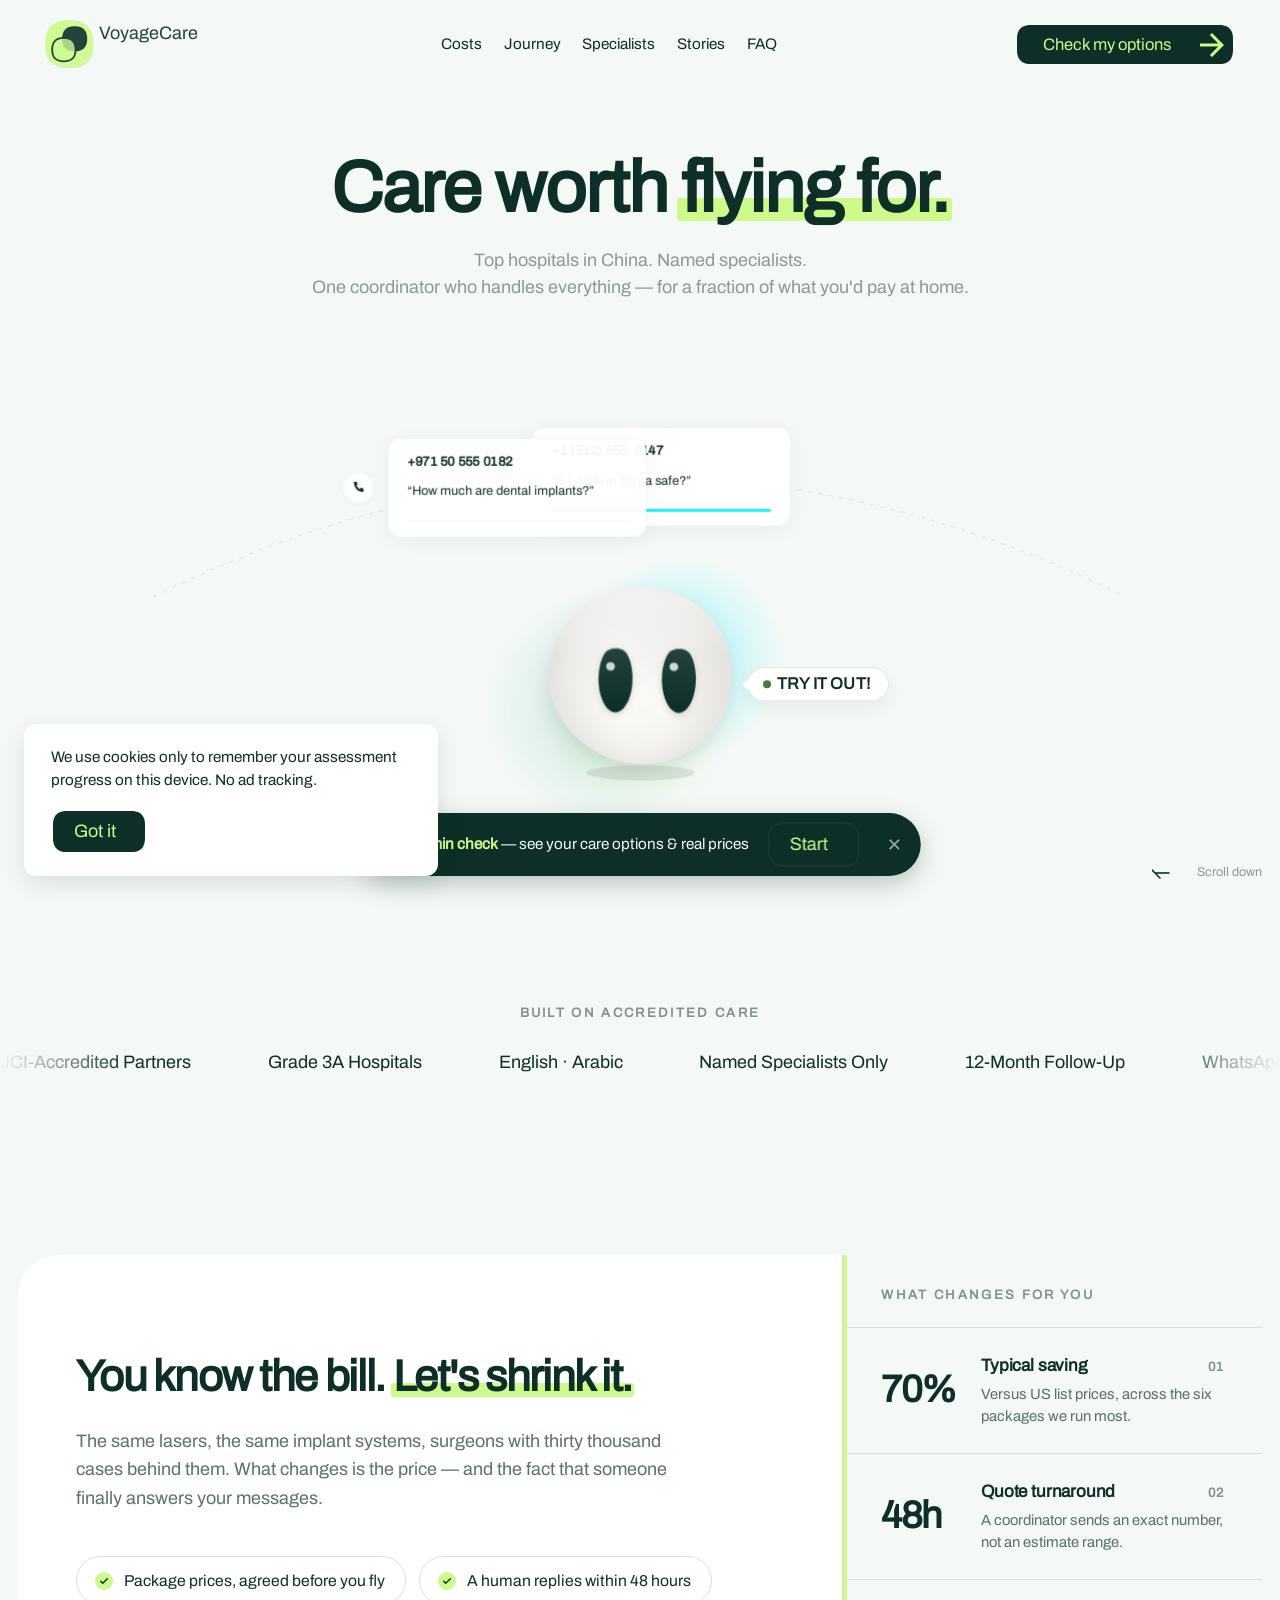
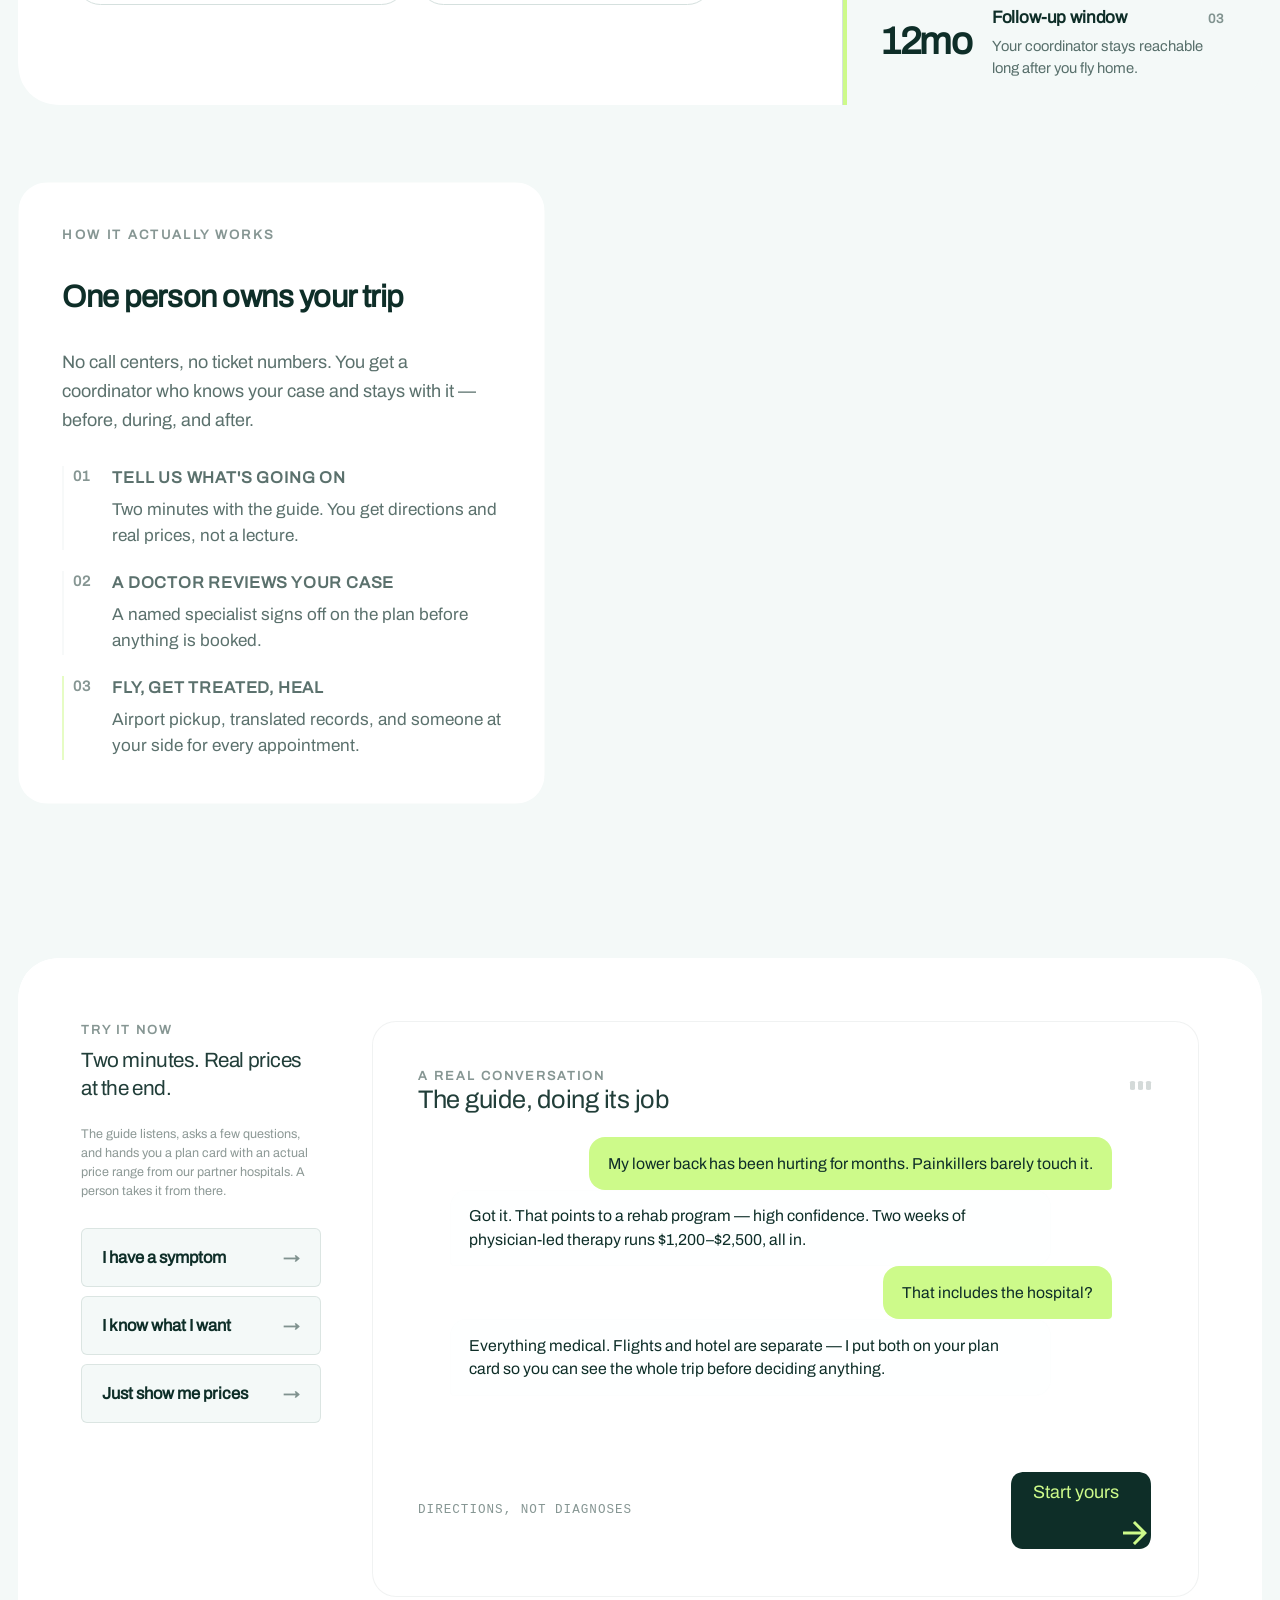
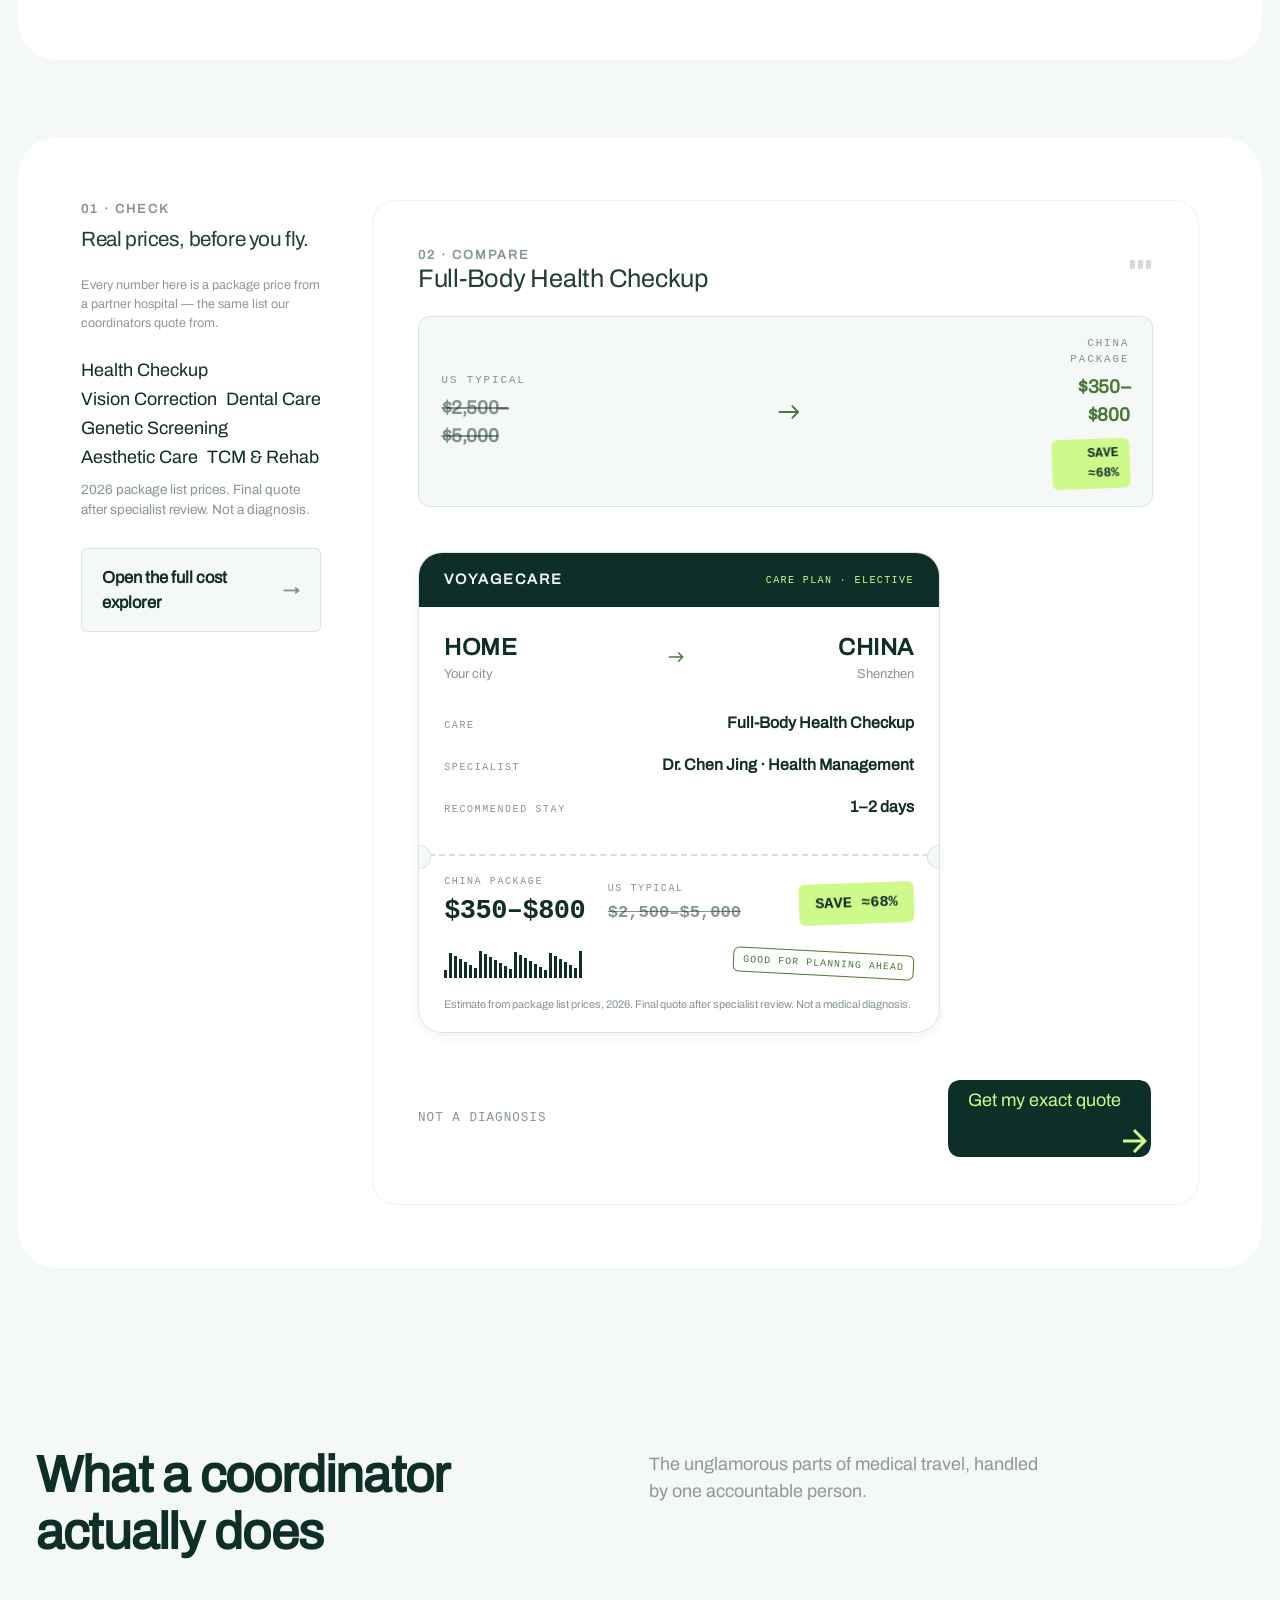
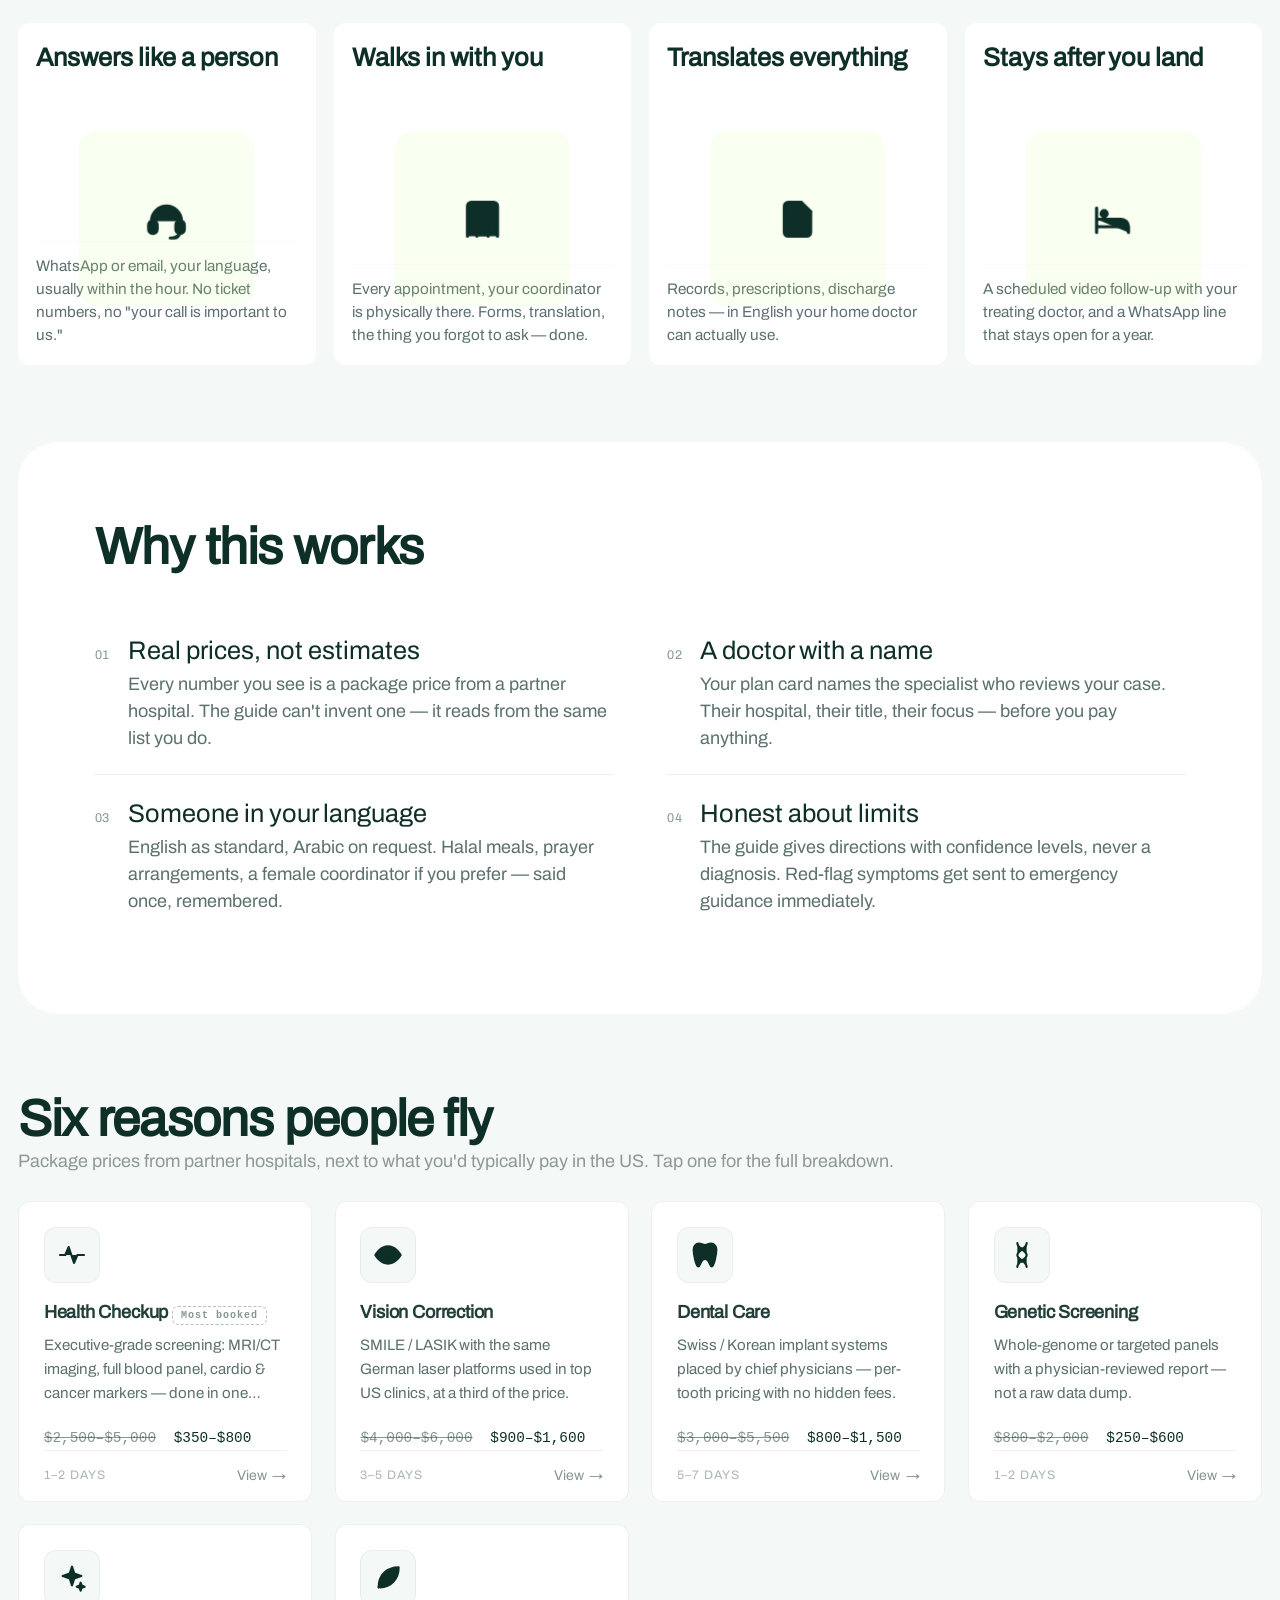
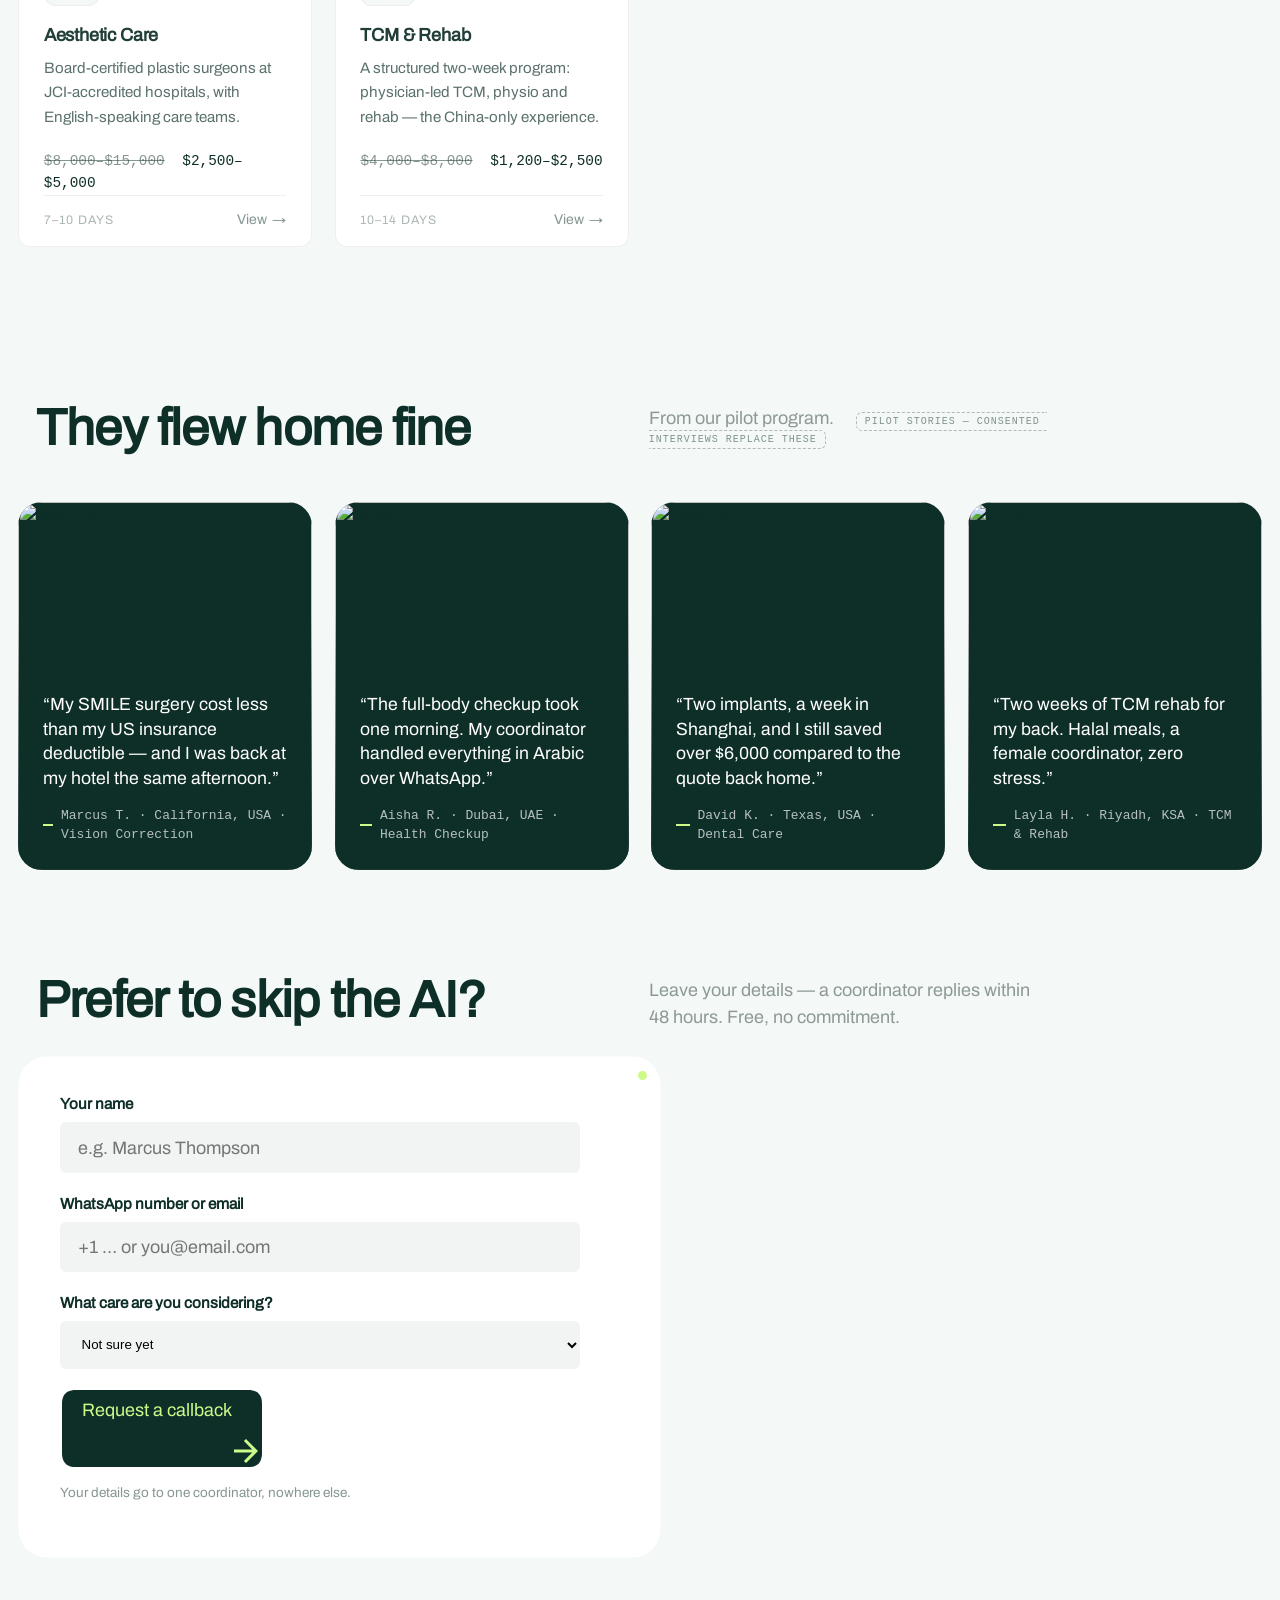
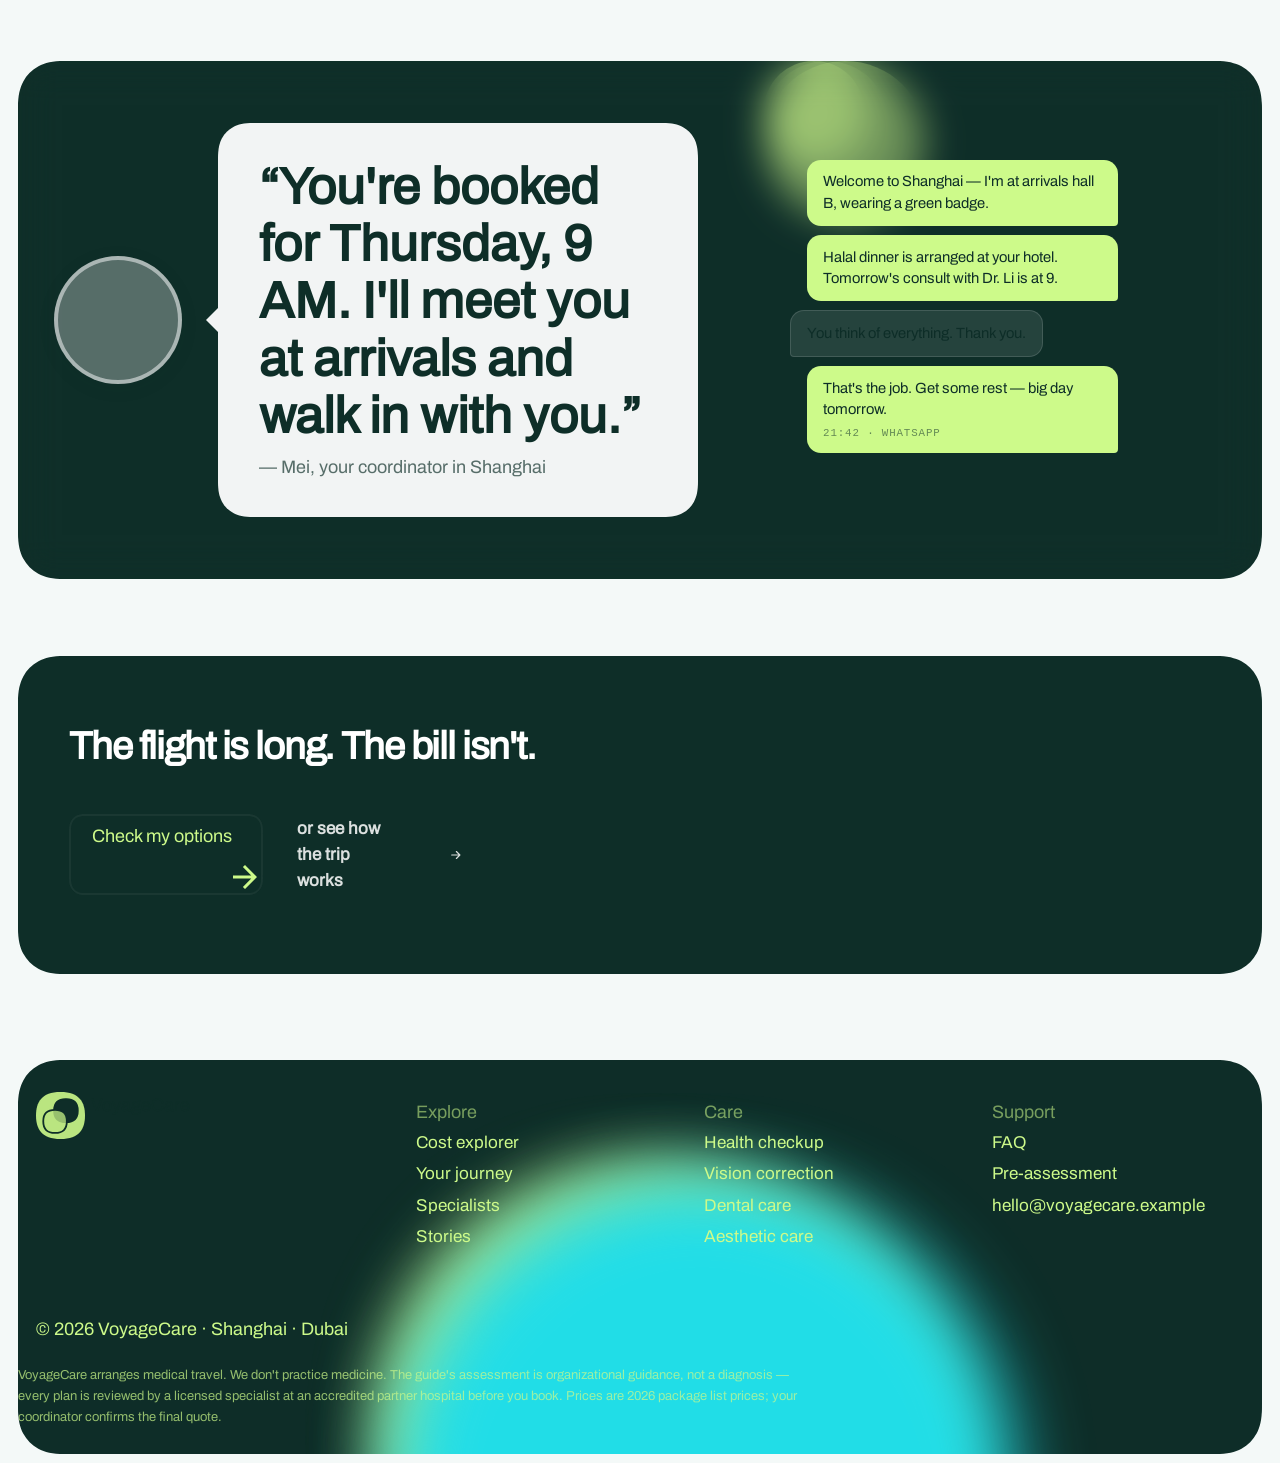
==== index.html @ 4ac2d30e "VoyageCare static site: OpenCall-style design system, emotion orb, cost explorer, FAQ matrix" ====
﻿﻿<!DOCTYPE html>
<html lang="en" class="-loaded">
<head>
<meta charset="UTF-8">
<meta name="viewport" content="width=device-width, initial-scale=1.0">
<title>VoyageCare — Care worth flying for</title>
<meta name="description" content="Top hospitals in China. Named specialists. One coordinator who handles everything — for a fraction of what you'd pay at home.">
<link rel="icon" href="images/logo-symbol.svg">
<!-- 原版全量样式（opencall.ai 内联样式原样复用）→ 补充变量 → 自有区块 -->
<link rel="stylesheet" href="assets/css/oc-styles.css">
<link rel="stylesheet" href="assets/css/tokens.css">
<link rel="stylesheet" href="assets/css/site.css">
<!-- 原版字体：Archivo 400 自托管；JetBrains Mono / Lora 走 Google Fonts（原版 font stack 兜底同款） -->
<link rel="preconnect" href="https://fonts.googleapis.cn">
<link rel="preconnect" href="https://fonts.gstatic.cn" crossorigin>
<link href="https://fonts.googleapis.cn/css2?family=JetBrains+Mono:wght@500;700&family=Lora:ital@1&display=swap" rel="stylesheet">
</head>
<body class="-OpenCall">
<div id="OpenCall">

<!-- ============ Header（原版结构） ============ -->
<header class="header" id="nav">
  <div class="-w">
    <a href="index.html" class="logo" aria-label="VoyageCare home">
      <span class="l-symbol"><span><img src="images/logo-symbol.svg" alt="VoyageCare"></span></span>
      <span class="l-tt">VoyageCare</span>
    </a>
    <nav aria-label="Primary">
      <div class="nav-items">
        <a href="cost-explorer.html"><span class="base"><span>Costs</span></span></a>
        <a href="journey.html"><span class="base"><span>Journey</span></span></a>
        <a href="specialists.html"><span class="base"><span>Specialists</span></span></a>
        <a href="stories.html"><span class="base"><span>Stories</span></span></a>
        <a href="faq.html"><span class="base"><span>FAQ</span></span></a>
      </div>
    </nav>
    <div class="button-group">
      <a href="pre-assessment.html" class="button -p -b contact-sales"><span class="text"><span data-label="2 minutes, free"><span>Check my options</span></span></span><svg viewBox="0 0 24 24" aria-hidden="true"><path d="M12 4l-1.41 1.41L16.17 11H4v2h12.17l-5.58 5.59L12 20l8-8-8-8z"/></svg></a>
    </div>
    <button class="nav__burger" id="navBurger" aria-label="Menu" aria-expanded="false"><span></span><span></span><span></span></button>
  </div>
</header>
<div class="nav__mobile" id="navMobile">
  <a href="cost-explorer.html">Costs</a>
  <a href="journey.html">Journey</a>
  <a href="specialists.html">Specialists</a>
  <a href="stories.html">Stories</a>
  <a href="faq.html">FAQ</a>
  <a class="button -p -b" href="pre-assessment.html"><span class="text"><span data-label="Free"><span>Get started</span></span></span></a>
</div>

<main class="page home-page">

  <!-- ============ c-welcome（原版结构：.-w 内 title+footer，orb 覆盖层在 .-w 外） ============ -->
  <div class="ai-act-wrap">
    <div class="ai-bg" aria-hidden="true"></div>
    <section class="c-welcome">
      <div class="-w">
        <div class="title section-header -tac p-title">
          <h1 class="-h2 section-title reveal"><span>Care worth <span class="hl-accent">flying for.</span></span></h1>
          <span class="-p section-subtitle subtitle-constrained reveal" style="--l-delay:.12;">Top hospitals in China. Named specialists.<br>One coordinator who handles everything — for a fraction of what you'd pay at home.</span>
        </div>
        <!-- 患者咨询卡沿弧线飞向 orb（原版 call-flow-visualization 结构） -->
        <div class="call-flow-visualization reveal" style="--l-delay:.2;">
          <div class="arc-container">
            <svg class="flow-arc" viewBox="0 0 1000 280" preserveAspectRatio="none" aria-hidden="true">
              <path d="M40 180 Q 500 -60 960 180" stroke="rgba(14,46,40,.14)" stroke-width="1.5" fill="none" stroke-dasharray="4 6"/>
            </svg>
            <div class="call-items"></div>
          </div>
        </div>
        <footer class="reveal" style="--l-delay:.28;">
          <div class="scroll">
            <div class="arrow-icon-wrapper"><svg width="14" height="18" viewBox="0 0 14 18" fill="none" stroke="currentColor" stroke-width="1.6" stroke-linecap="round" aria-hidden="true"><path d="M7 1v14m0 0 5-5m-5 5-5 5"/></svg></div>
            <span class="-m">Scroll down</span>
          </div>
        </footer>
      </div>
    </section>
    <!-- orb：absolute 覆盖层，居中于整个 welcome 高度（原版 ai-action） -->
    <div class="ai-action">
      <div class="stick">
        <div class="orb-sentinel" aria-hidden="true"></div>
        <div class="wrap reveal" id="orbMount" style="--l-delay:.2;"></div>
      </div>
    </div>
  </div>

  <!-- ============ c-trusted（原版 marquee 结构） ============ -->
  <section class="c-trusted" aria-label="Built on accredited care">
    <p class="trusted-eyebrow reveal">Built on accredited care</p>
    <div class="marquee reveal" style="--l-delay:.1;">
      <div class="marquee-track">
        <!-- 概念期：文字徽标，签约后替换为授权 logo img -->
        <span class="marquee-item">JCI-Accredited Partners</span>
        <span class="marquee-item">Grade 3A Hospitals</span>
        <span class="marquee-item">English · Arabic</span>
        <span class="marquee-item">Named Specialists Only</span>
        <span class="marquee-item">12-Month Follow-Up</span>
        <span class="marquee-item">WhatsApp-First</span>
        <span class="marquee-item" aria-hidden="true">JCI-Accredited Partners</span>
        <span class="marquee-item" aria-hidden="true">Grade 3A Hospitals</span>
        <span class="marquee-item" aria-hidden="true">English · Arabic</span>
        <span class="marquee-item" aria-hidden="true">Named Specialists Only</span>
        <span class="marquee-item" aria-hidden="true">12-Month Follow-Up</span>
        <span class="marquee-item" aria-hidden="true">WhatsApp-First</span>
      </div>
    </div>
  </section>

  <!-- ============ c-catalyst（原版结构） ============ -->
  <section id="catalyst" class="c-catalyst">
    <div class="-w">
      <header class="hero-block">
        <div class="catalyst-hero reveal">
          <div class="hero-left">
            <h2 class="hero-headline">You know the bill. <span class="hl-accent">Let's shrink it.</span></h2>
            <p class="hero-subtitle">The same lasers, the same implant systems, surgeons with thirty thousand cases behind them. What changes is the price — and the fact that someone finally answers your messages.</p>
            <div class="hero-chips">
              <span class="hero-chip"><span class="chip-tick" aria-hidden="true"><svg width="10" height="10" viewBox="0 0 24 24" fill="none" stroke="currentColor" stroke-width="3.4" stroke-linecap="round" stroke-linejoin="round"><path d="m4 12.5 5 5L20 6.5"/></svg></span>Package prices, agreed before you fly</span>
              <span class="hero-chip"><span class="chip-tick" aria-hidden="true"><svg width="10" height="10" viewBox="0 0 24 24" fill="none" stroke="currentColor" stroke-width="3.4" stroke-linecap="round" stroke-linejoin="round"><path d="m4 12.5 5 5L20 6.5"/></svg></span>A human replies within 48 hours</span>
            </div>
          </div>
          <aside class="hero-rail">
            <div class="rail-head"><span class="rail-kicker">What changes for you</span></div>
            <div class="hero-metric">
              <span class="metric-num">70%</span>
              <div class="metric-body">
                <div class="metric-head"><span class="metric-name">Typical saving</span><span class="metric-idx">01</span></div>
                <p class="metric-caption">Versus US list prices, across the six packages we run most.</p>
              </div>
            </div>
            <div class="hero-metric">
              <span class="metric-num">48h</span>
              <div class="metric-body">
                <div class="metric-head"><span class="metric-name">Quote turnaround</span><span class="metric-idx">02</span></div>
                <p class="metric-caption">A coordinator sends an exact number, not an estimate range.</p>
              </div>
            </div>
            <div class="hero-metric">
              <span class="metric-num">12mo</span>
              <div class="metric-body">
                <div class="metric-head"><span class="metric-name">Follow-up window</span><span class="metric-idx">03</span></div>
                <p class="metric-caption">Your coordinator stays reachable long after you fly home.</p>
              </div>
            </div>
          </aside>
        </div>
      </header>

      <!-- system-grid：左 stages / 右产品预览窗（原版结构） -->
      <div class="system-grid">
        <aside class="system-copy mask-r30 reveal">
          <span class="system-kicker">How it actually works</span>
          <h3 class="system-title">One person owns your trip</h3>
          <p class="system-subtitle">No call centers, no ticket numbers. You get a coordinator who knows your case and stays with it — before, during, and after.</p>
          <div class="system-stages">
            <div class="system-stage">
              <span class="stage-index">01</span>
              <div class="stage-body">
                <span class="stage-label">Tell us what's going on</span>
                <p>Two minutes with the guide. You get directions and real prices, not a lecture.</p>
              </div>
            </div>
            <div class="system-stage">
              <span class="stage-index">02</span>
              <div class="stage-body">
                <span class="stage-label">A doctor reviews your case</span>
                <p>A named specialist signs off on the plan before anything is booked.</p>
              </div>
            </div>
            <div class="system-stage">
              <span class="stage-index">03</span>
              <div class="stage-body">
                <span class="stage-label">Fly, get treated, heal</span>
                <p>Airport pickup, translated records, and someone at your side for every appointment.</p>
              </div>
            </div>
          </div>
        </aside>
        <div class="system-preview reveal" style="--l-delay:.15;">
          <figure class="screen system-screen">
            <div class="sc-lift">
              <div class="sc-window mask-r30">
                <div class="sc-chrome" aria-hidden="true">
                  <span class="sc-dots"><i></i><i></i><i></i></span>
                  <span class="sc-label">Your trip · live view</span>
                </div>
                <div class="sc-view">
                  <p class="sc-mock-title">Tuesday, arrival day</p>
                  <p class="sc-mock-sub">Shanghai · coordinator: Mei</p>
                  <div class="sc-kpis">
                    <div class="sc-kpi"><b>2</b><span>appointments today</span></div>
                    <div class="sc-kpi"><b>1</b><span>records translated</span></div>
                    <div class="sc-kpi"><b>0</b><span>things for you to do</span></div>
                  </div>
                  <div class="sc-rows">
                    <div class="sc-row"><span>Airport pickup, arrivals hall B</span><span class="p-badge p-badge--ok">Done</span></div>
                    <div class="sc-row"><span>Pre-op consult, Dr. Li Wei</span><span class="p-badge p-badge--ok">Done</span></div>
                    <div class="sc-row"><span>Halal dinner arranged at hotel</span><span class="p-badge p-badge--ok">Done</span></div>
                    <div class="sc-row"><span>Tomorrow: procedure, 9:00 AM</span><span class="p-badge p-badge--warn">Queued</span></div>
                  </div>
                </div>
              </div>
            </div>
          </figure>
        </div>
      </div>
    </div>
  </section>

  <!-- ============ demo-experience（原版 Demo 组件结构） ============ -->
  <section class="demo-experience">
    <div class="-w">
      <div class="demo-shell">
        <aside class="specialty-panel reveal">
          <header class="panel-header">
            <span class="eyebrow">Try It Now</span>
            <p class="panel-copy">Two minutes. Real prices at the end.</p>
          </header>
          <p class="-m">The guide listens, asks a few questions, and hands you a plan card with an actual price range from our partner hospitals. A person takes it from there.</p>
          <div class="specialty-list">
            <a class="specialty-item" href="pre-assessment.html">I have a symptom<span class="arr">&rarr;</span></a>
            <a class="specialty-item" href="pre-assessment.html">I know what I want<span class="arr">&rarr;</span></a>
            <a class="specialty-item" href="cost-explorer.html">Just show me prices<span class="arr">&rarr;</span></a>
          </div>
        </aside>
        <div class="call-panel reveal" style="--l-delay:.12;">
          <div class="call-heading">
            <div class="heading-left">
              <span class="eyebrow">A real conversation</span>
              <h3>The guide, doing its job</h3>
            </div>
            <div class="heading-right">
              <div class="status-indicator -idle" aria-hidden="true"><span></span><span></span><span></span></div>
            </div>
          </div>
          <div class="call-body">
            <div class="transcript">
              <div class="t-line t-line--user"><div class="bubble">My lower back has been hurting for months. Painkillers barely touch it.</div></div>
              <div class="t-line"><div class="bubble">Got it. That points to a rehab program — high confidence. Two weeks of physician-led therapy runs $1,200–$2,500, all in.</div></div>
              <div class="t-line t-line--user"><div class="bubble">That includes the hospital?</div></div>
              <div class="t-line"><div class="bubble">Everything medical. Flights and hotel are separate — I put both on your plan card so you can see the whole trip before deciding anything.</div></div>
            </div>
          </div>
          <div class="call-foot">
            <span class="note">DIRECTIONS, NOT DIAGNOSES</span>
            <a href="pre-assessment.html" class="button -p -b"><span class="text"><span data-label="Free"><span>Start yours</span></span></span><svg viewBox="0 0 24 24" aria-hidden="true"><path d="M12 4l-1.41 1.41L16.17 11H4v2h12.17l-5.58 5.59L12 20l8-8-8-8z"/></svg></a>
          </div>
        </div>
      </div>
    </div>
  </section>

  <!-- ============ Cost Explorer 交互计算器（Check；三幕紧凑版） ============ -->
  <section class="demo-experience" id="check" style="padding-top: 0;" data-ce="mini">
    <div class="-w">
      <div class="demo-shell">
        <aside class="specialty-panel reveal">
          <header class="panel-header">
            <span class="eyebrow">01 &middot; Check</span>
            <p class="panel-copy">Real prices, before you fly.</p>
          </header>
          <p class="-m">Every number here is a package price from a partner hospital — the same list our coordinators quote from.</p>
          <div style="display:flex; flex-wrap:wrap; gap:.5rem; margin-top:1.5rem;" data-ce-chips></div>
          <p class="form-note">2026 package list prices. Final quote after specialist review. Not a diagnosis.</p>
          <div class="specialty-list">
            <a class="specialty-item" href="cost-explorer.html">Open the full cost explorer<span class="arr">&rarr;</span></a>
          </div>
        </aside>
        <div class="call-panel reveal" style="--l-delay:.12;">
          <div class="call-heading">
            <div class="heading-left">
              <span class="eyebrow">02 &middot; Compare</span>
              <h3 data-ce-name>Pick a treatment</h3>
            </div>
            <div class="heading-right">
              <div class="status-indicator -idle" aria-hidden="true"><span></span><span></span><span></span></div>
            </div>
          </div>
          <div class="ce-mini">
            <div class="ce-price ce-price--us">
              <span class="ce-label">US typical</span>
              <b class="mono" data-ce-us>$0–$0</b>
            </div>
            <svg class="ce-plane" width="28" height="28" viewBox="0 0 24 24" fill="none" stroke="currentColor" stroke-width="1.6" stroke-linecap="round" stroke-linejoin="round" aria-hidden="true"><path d="M2.5 12h16m0 0-5-5m5 5-5 5"/></svg>
            <div class="ce-price ce-price--cn" style="text-align:right;">
              <span class="ce-label">China package</span>
              <b class="mono" data-ce-cn>$0–$0</b>
              <span class="bpass__save" data-ce-save style="margin:.5rem 0 0; display:inline-block;">SAVE ≈0%</span>
            </div>
          </div>
          <div data-ce-bpass></div>
          <div class="call-foot">
            <span class="note">NOT A DIAGNOSIS</span>
            <a href="pre-assessment.html" class="button -p -b"><span class="text"><span data-label="Free &middot; 48h reply"><span>Get my exact quote</span></span></span><svg viewBox="0 0 24 24" aria-hidden="true"><path d="M12 4l-1.41 1.41L16.17 11H4v2h12.17l-5.58 5.59L12 20l8-8-8-8z"/></svg></a>
          </div>
        </div>
      </div>
    </div>
  </section>

  <!-- ============ c-cards（原版结构） ============ -->
  <section class="c-cards" style="--card-count:4;">
    <div class="-w">
      <div class="title section-header section-header-left reveal">
        <span class="-h3 section-title">What a coordinator actually does</span>
        <p class="section-subtitle">The unglamorous parts of medical travel, handled by one accountable person.</p>
      </div>
      <div class="list">
        <div class="card-wrap reveal">
          <div class="card card-surface card-surface--borderless card-surface--no-shadow">
            <span class="-h5 -m-h5">Answers like a person</span>
            <figure><svg width="30" height="30" viewBox="0 0 24 24" fill="none" stroke="#0e2e28" stroke-width="1.7" stroke-linecap="round" stroke-linejoin="round" aria-hidden="true"><path d="M4 13a8 8 0 0 1 16 0"/><rect x="2.5" y="13" width="4.5" height="6.5" rx="2"/><rect x="17" y="13" width="4.5" height="6.5" rx="2"/><path d="M19 19.5a3 3 0 0 1-3 2.5h-2"/></svg></figure>
            <p class="-m">WhatsApp or email, your language, usually within the hour. No ticket numbers, no "your call is important to us."</p>
          </div>
        </div>
        <div class="card-wrap reveal" style="--l-delay:.1;">
          <div class="card card-surface card-surface--borderless card-surface--no-shadow">
            <span class="-h5 -m-h5">Walks in with you</span>
            <figure><svg width="30" height="30" viewBox="0 0 24 24" fill="none" stroke="#0e2e28" stroke-width="1.7" stroke-linecap="round" stroke-linejoin="round" aria-hidden="true"><path d="M4 21V5a2 2 0 0 1 2-2h12a2 2 0 0 1 2 2v16"/><path d="M9 21v-4h6v4M8 7h.01M12 7h.01M16 7h.01M8 11h.01M12 11h.01M16 11h.01"/></svg></figure>
            <p class="-m">Every appointment, your coordinator is physically there. Forms, translation, the thing you forgot to ask — done.</p>
          </div>
        </div>
        <div class="card-wrap reveal" style="--l-delay:.2;">
          <div class="card card-surface card-surface--borderless card-surface--no-shadow">
            <span class="-h5 -m-h5">Translates everything</span>
            <figure><svg width="30" height="30" viewBox="0 0 24 24" fill="none" stroke="#0e2e28" stroke-width="1.7" stroke-linecap="round" stroke-linejoin="round" aria-hidden="true"><path d="M14 3H7a2 2 0 0 0-2 2v14a2 2 0 0 0 2 2h10a2 2 0 0 0 2-2V8Z"/><path d="M14 3v5h5M9 13h6M9 17h4"/></svg></figure>
            <p class="-m">Records, prescriptions, discharge notes — in English your home doctor can actually use.</p>
          </div>
        </div>
        <div class="card-wrap reveal" style="--l-delay:.3;">
          <div class="card card-surface card-surface--borderless card-surface--no-shadow">
            <span class="-h5 -m-h5">Stays after you land</span>
            <figure><svg width="30" height="30" viewBox="0 0 24 24" fill="none" stroke="#0e2e28" stroke-width="1.7" stroke-linecap="round" stroke-linejoin="round" aria-hidden="true"><path d="M3 6v13M3 12h13a4 4 0 0 1 4 4v3M3 16h17"/><circle cx="7" cy="9" r="1.6"/></svg></figure>
            <p class="-m">A scheduled video follow-up with your treating doctor, and a WhatsApp line that stays open for a year.</p>
          </div>
        </div>
      </div>
    </div>
  </section>

  <!-- ============ c-benefits（原版结构） ============ -->
  <section class="c-benefits">
    <div class="-w mask-r40">
      <span class="-h3 -m-h4 section-title reveal">Why this works</span>
      <div class="ul">
        <div class="li reveal"><span class="index" aria-hidden="true">01</span><div class="tt"><span class="-h5">Real prices, not estimates</span><p class="-p">Every number you see is a package price from a partner hospital. The guide can't invent one — it reads from the same list you do.</p></div></div>
        <div class="li reveal"><span class="index" aria-hidden="true">02</span><div class="tt"><span class="-h5">A doctor with a name</span><p class="-p">Your plan card names the specialist who reviews your case. Their hospital, their title, their focus — before you pay anything.</p></div></div>
        <div class="li reveal"><span class="index" aria-hidden="true">03</span><div class="tt"><span class="-h5">Someone in your language</span><p class="-p">English as standard, Arabic on request. Halal meals, prayer arrangements, a female coordinator if you prefer — said once, remembered.</p></div></div>
        <div class="li reveal"><span class="index" aria-hidden="true">04</span><div class="tt"><span class="-h5">Honest about limits</span><p class="-p">The guide gives directions with confidence levels, never a diagnosis. Red-flag symptoms get sent to emergency guidance immediately.</p></div></div>
      </div>
    </div>
  </section>

  <!-- ============ c-workflows（原版结构，内容为治疗项目） ============ -->
  <section class="c-workflows" style="margin-top: var(--space-section-md);">
    <div class="-w">
      <div class="section-header section-header-left reveal">
        <span class="-h3 section-title">Six reasons people fly</span>
        <p class="section-subtitle">Package prices from partner hospitals, next to what you'd typically pay in the US. Tap one for the full breakdown.</p>
      </div>
      <div class="integrations-section reveal">
        <div class="integration-grid" data-render="treatments"></div>
      </div>
    </div>
  </section>

  <!-- ============ Stories ============ -->
  <section class="c-cards" id="stories" style="--card-count:4;">
    <div class="-w">
      <div class="title section-header section-header-left reveal">
        <span class="-h3 section-title">They flew home fine</span>
        <p class="section-subtitle">From our pilot program. <span class="sample-tag">Pilot stories — consented interviews replace these</span></p>
      </div>
      <div class="storygrid" data-render="stories"></div>
    </div>
  </section>

  <!-- ============ 兜底联系表单（无 AI 路径） ============ -->
  <section class="c-cards" id="contact">
    <div class="-w">
      <div class="title section-header section-header-left reveal">
        <span class="-h3 section-title">Prefer to skip the AI?</span>
        <p class="section-subtitle">Leave your details — a coordinator replies within 48 hours. Free, no commitment.</p>
      </div>
      <div class="form-cta card-surface mask-r30 reveal" style="display:block; max-width:560px; padding:2rem 2.25rem;">
        <form class="leadform" data-lead novalidate style="margin-top:0;">
          <div class="field">
            <label for="lfName">Your name</label>
            <input id="lfName" name="name" required placeholder="e.g. Marcus Thompson">
          </div>
          <div class="field">
            <label for="lfContact">WhatsApp number or email</label>
            <input id="lfContact" name="contact" required placeholder="+1 … or you@email.com">
          </div>
          <div class="field">
            <label for="lfCare">What care are you considering?</label>
            <select id="lfCare" name="care">
              <option value="">Not sure yet</option>
              <option>Health Checkup</option>
              <option>Vision Correction</option>
              <option>Dental Care</option>
              <option>Genetic Screening</option>
              <option>Aesthetic Care</option>
              <option>TCM &amp; Rehab</option>
            </select>
          </div>
          <button class="button -p -b" type="submit"><span class="text"><span data-label="48h reply"><span>Request a callback</span></span></span><svg viewBox="0 0 24 24" aria-hidden="true"><path d="M12 4l-1.41 1.41L16.17 11H4v2h12.17l-5.58 5.59L12 20l8-8-8-8z"/></svg></button>
          <p class="form-note">Your details go to one coordinator, nowhere else.</p>
        </form>
      </div>
      <div class="form-ok" hidden>
        <b>Received — thank you.</b><br>A coordinator will reach out within 48 hours.
      </div>
    </div>
  </section>

  <!-- ============ c-learn（原版消息弹窗区结构） ============ -->
  <section class="c-learn">
    <div class="-w">
      <div class="post mask-r40 reveal">
        <div class="bg" data-v-bg><div><span></span><span></span><span></span></div></div>
        <div class="receptionist-bubble">
          <div class="receptionist-avatar"><div class="face-tracker"></div></div>
          <div class="receptionist-message">
            <div class="bubble-surface mask-r30">
              <span class="message-text">
                <span class="message-title">&ldquo;You're booked for Thursday, 9 AM. I'll meet you at arrivals and walk in with you.&rdquo;</span>
                <span class="message-subtitle">— Mei, your coordinator in Shanghai</span>
              </span>
            </div>
          </div>
        </div>
        <div class="phone">
          <div class="messages-container">
            <div class="messages-wrapper">
              <div class="pmsg pmsg--in">Landed! Just got my bags.</div>
              <div class="pmsg pmsg--out">Welcome to Shanghai — I'm at arrivals hall B, wearing a green badge.</div>
              <div class="pmsg pmsg--out">Halal dinner is arranged at your hotel. Tomorrow's consult with Dr. Li is at 9.</div>
              <div class="pmsg pmsg--in">You think of everything. Thank you.</div>
              <div class="pmsg pmsg--out">That's the job. Get some rest — big day tomorrow.<span class="pmsg__meta">21:42 · WHATSAPP</span></div>
            </div>
          </div>
        </div>
      </div>
    </div>
  </section>

  <!-- ============ c-closing-cta（原版结构） ============ -->
  <section class="c-closing-cta">
    <div class="-w">
      <div class="closing-band mask-r40 reveal">
        <div class="orb-dock" aria-hidden="true"></div>
        <div class="closing-copy">
          <h2 class="closing-title">The flight is long. <span class="hl-accent">The bill isn't.</span></h2>
          <div class="closing-actions">
            <span class="cta-capture"><a href="pre-assessment.html" class="button -p -b"><span class="text"><span data-label="2 minutes, free"><span>Check my options</span></span></span><svg viewBox="0 0 24 24" aria-hidden="true"><path d="M12 4l-1.41 1.41L16.17 11H4v2h12.17l-5.58 5.59L12 20l8-8-8-8z"/></svg></a></span>
            <a href="journey.html" class="secondary-link">or see how the trip works <svg width="14" height="14" viewBox="0 0 24 24" fill="none" stroke="currentColor" stroke-width="2" stroke-linecap="round" stroke-linejoin="round" aria-hidden="true"><path d="M5 12h14m0 0-6-6m6 6-6 6"/></svg></a>
          </div>
        </div>
      </div>
    </div>
  </section>

</main>

<!-- ============ c-footer（原版结构） ============ -->
<footer class="c-footer">
  <div class="-w">
    <div class="bg"><span></span><span></span><span></span></div>
    <div class="top">
      <a href="index.html" class="logo">
        <span class="l-symbol"><span><img src="images/logo-symbol.svg" alt="VoyageCare"></span></span>
        <span class="l-tt">VoyageCare</span>
      </a>
      <nav>
        <div class="col">
          <span class="-h5">Explore</span>
          <a href="cost-explorer.html"><span class="base">Cost explorer</span></a>
          <a href="journey.html"><span class="base">Your journey</span></a>
          <a href="specialists.html"><span class="base">Specialists</span></a>
          <a href="stories.html"><span class="base">Stories</span></a>
        </div>
        <div class="col">
          <span class="-h5">Care</span>
          <a href="cost-explorer.html#checkup"><span class="base">Health checkup</span></a>
          <a href="cost-explorer.html#lasik"><span class="base">Vision correction</span></a>
          <a href="cost-explorer.html#dental"><span class="base">Dental care</span></a>
          <a href="cost-explorer.html#aesthetic"><span class="base">Aesthetic care</span></a>
        </div>
        <div class="col">
          <span class="-h5">Support</span>
          <a href="faq.html"><span class="base">FAQ</span></a>
          <a href="pre-assessment.html"><span class="base">Pre-assessment</span></a>
          <!-- 占位联系方式，上线前替换为真实渠道 -->
          <a href="mailto:hello@voyagecare.example"><span class="base">hello@voyagecare.example</span></a>
        </div>
      </nav>
    </div>
    <div class="bot">
      <span class="copy">&copy; 2026 VoyageCare · Shanghai · Dubai</span>
    </div>
    <p class="disclaimer">VoyageCare arranges medical travel. We don't practice medicine. The guide's assessment is organizational guidance, not a diagnosis — every plan is reviewed by a licensed specialist at an accredited partner hospital before you book. Prices are 2026 package list prices; your coordinator confirms the final quote.</p>
  </div>
</footer>

</div><!-- /#OpenCall -->

<script src="assets/js/data.js"></script>
<script src="assets/js/main.js"></script>
<script src="assets/js/cost-explorer.js"></script>
<script src="assets/js/call-flow.js"></script>
<script src="assets/js/emotion-rig.js"></script>
<script src="assets/js/orb.js"></script>
</body>
</html>
---- assets/css/oc-styles.css ----
﻿.button{align-items:center;background-color:rgba(var(--c-grey-light-rgb),.1);box-sizing:border-box;color:var(--c-green);cursor:pointer;display:flex;justify-content:center;-webkit-mask:url(/images/r-r14-black.svg);mask:url(/images/r-r14-black.svg);min-width:13rem;overflow:hidden;padding:0 1.1rem;position:relative}.button:before{background-color:var(--c-black);bottom:2px;content:"";left:2px;-webkit-mask:url(/images/r-r12-black.svg);mask:url(/images/r-r12-black.svg);position:absolute;right:2px;top:2px}.button .text{align-items:flex-start;display:flex;flex-direction:column;justify-content:center;margin-right:auto;min-height:2rem;padding:.25rem 0}.button .text>span:first-child{align-items:center;display:flex;justify-content:flex-start;margin-right:.5rem;overflow:hidden;position:relative;white-space:nowrap}.button .text>span:first-child span{display:block;transform:translate(0) translateZ(0);transition:opacity .3s var(--f-cubic),transform .3s var(--f-cubic)}.button .text .-mm{display:block;position:relative}.button svg{fill:var(--c-green);margin-left:auto;margin-right:-.5rem;position:relative;transform:translateZ(0);width:2rem}.button:active{top:1px}@media (min-width:1024px){.button{min-width:10rem}.button .text{align-items:center;flex-direction:row;justify-content:flex-start}.button .text>span:first-child{justify-content:center}.button .text>span:first-child:before{color:var(--c-white);content:attr(data-label);display:block;opacity:0;position:absolute;transform:translateY(100%) translateZ(0);transition:opacity .3s var(--f-cubic),transform .3s var(--f-cubic);width:100%}.button .text .-mm{transition:color .3s var(--f-cubic)}.-bp-hover:hover .button .text>span:first-child span,.button:hover .text>span:first-child span{opacity:0;transform:translateY(-100%) translateZ(0)}.-bp-hover:hover .button .text>span:first-child:before,.button:hover .text>span:first-child:before{opacity:1;transform:translate(0) translateZ(0)}.-bp-hover:hover .button .text .-mm,.button:hover .text .-mm{color:rgba(var(--c-white-rgb),.6)}.-bp-hover:hover .button svg,.button:hover svg{fill:var(--c-white)}}

.oc-orb-chat{--orb-size:clamp(8.5rem,13.5vw,11.5rem);--glow-scale:1;--glow-alpha:.85;align-items:center;display:flex;flex-direction:column;justify-content:center;position:relative}.orb-glow{aspect-ratio:1;left:50%;opacity:var(--glow-alpha);pointer-events:none;position:absolute;scale:calc(var(--glow-scale) + var(--volume, 0)*.13);top:calc(var(--orb-size)*.5);transition:scale .45s var(--f-smooth),opacity .8s var(--f-smooth);translate:-50% -50%;width:calc(var(--orb-size)*var(--glow-spread, 2));z-index:0}.orb-glow .lobe{animation:glowOrbit-41a124a1 var(--orbit) linear infinite,glowSwell-41a124a1 var(--swell) ease-in-out infinite;border-radius:50%;top:0;right:0;bottom:0;left:0;position:absolute}.orb-glow .lobe.-cyan{--orbit:15s;--swell:6s;background:radial-gradient(44% 44% at 63% 42%,rgba(36,242,253,.55),rgba(36,242,253,.22) 36%,rgba(36,242,253,0) 72%)}.orb-glow .lobe.-lime{--orbit:21s;--swell:8.5s;animation-delay:-7s,-3.5s;animation-direction:reverse,normal;background:radial-gradient(42% 42% at 50% 62%,hsla(84,92%,76%,.38),hsla(84,92%,76%,.15) 36%,hsla(84,92%,76%,0) 72%)}.orb-glow .lobe.-moss{--orbit:29s;--swell:11.5s;animation-delay:-19s,-9s;background:radial-gradient(48% 48% at 38% 57%,rgba(47,163,107,.3),rgba(47,163,107,.11) 40%,rgba(47,163,107,0) 76%)}@keyframes glowOrbit-41a124a1{to{rotate:1turn}}@keyframes glowSwell-41a124a1{0%,to{opacity:.72;scale:.84}50%{opacity:1;scale:1.14}}.oc-orb-chat.state-idle{--glow-scale:.94;--glow-alpha:.82}.oc-orb-chat.state-connecting{--glow-scale:.86;--glow-alpha:1}.oc-orb-chat.state-human{--glow-scale:.9;--glow-alpha:.8}.oc-orb-chat.state-active{--glow-scale:1.02;--glow-alpha:.9}.oc-orb-chat.state-bot{--glow-scale:1.16;--glow-alpha:1}@media (prefers-reduced-motion:reduce){.orb-glow{transition:none}.orb-glow .lobe{animation:none}}.orb-btn{align-items:center;background-color:transparent;border:none;border-radius:50%;box-shadow:none;cursor:pointer;display:flex;height:var(--orb-size);justify-content:center;outline:none;padding:0;position:relative;transform:scale(1) translateZ(0);transition:transform .6s var(--f-smooth);width:var(--orb-size);z-index:1}.emotion-canvas{height:192%;left:50%;pointer-events:none;position:absolute;top:50%;transform:translate(-50%,-50%);width:192%;z-index:2}.orb-btn:hover:not(:disabled){transform:scale(1.06)}.state-active .orb-btn{transform:scale(1.14)}.variable-collector{align-items:center;background:var(--c-white);border-radius:var(--radius-md);box-shadow:0 4px 12px rgba(var(--c-black-rgb),.05);display:flex;gap:.75rem;margin-top:1.25rem;max-width:360px;padding:.75rem 1rem;width:100%}.var-prompt{align-items:flex-start;display:flex;flex-direction:column;gap:2px;min-width:90px}.var-label{color:var(--c-black);font-weight:700;max-width:100%;overflow:hidden;text-overflow:ellipsis;white-space:nowrap}.var-index{color:var(--c-grey-dark);font-size:.7rem;font-weight:600;text-transform:uppercase}.var-value{align-items:center;display:flex;flex:1}.var-input{background:rgba(0,0,0,.05);font-size:.9rem;padding:.5rem .75rem;width:100%}.next-button,.var-input{border:none;border-radius:var(--radius-sm)}.next-button{align-items:center;background:var(--c-black);color:#fff;cursor:pointer;display:flex;height:38px;justify-content:center;width:38px}.next-button:disabled{background:var(--c-grey)}.fade-slide-enter-active,.fade-slide-leave-active{transition:all .35s var(--f-cubic)}.fade-slide-enter-from,.fade-slide-leave-to{opacity:0;transform:translateY(8px)}.orb-status-indicator{--cta-bubble-bg:var(--c-white);--cta-bubble-border:rgba(var(--c-grey-rgb),.7);--pointer-size:9px;--pointer-cap-inset:0px;--pointer-overlap:calc(var(--pointer-size)/-2 - .5px - var(--pointer-cap-inset));--pointer-rotation:0deg;--pointer-offset-x:0px;--pointer-offset-y:0px;--pointer-margin:0 0 var(--pointer-overlap) 0;--chip-gap:.9rem;--pointer-rotation:-90deg;--pointer-margin:0 var(--pointer-overlap) 0 0;align-items:center;display:flex;flex-direction:row;left:calc(100% + var(--chip-gap));pointer-events:none;position:absolute;top:50%;transform:translateY(-50%);transform-origin:center center;-webkit-user-select:none;-moz-user-select:none;user-select:none;z-index:0}.orb-status-indicator .status-pointer{align-self:center;background:var(--cta-bubble-bg);border-left:1px solid var(--cta-bubble-border);border-radius:1.5px 0 0;border-top:1px solid var(--cta-bubble-border);box-sizing:border-box;height:var(--pointer-size);margin:var(--pointer-margin);pointer-events:none;position:relative;transform:translate(var(--pointer-offset-x),var(--pointer-offset-y)) rotate(calc(var(--pointer-rotation) + 45deg));transform-origin:center;width:var(--pointer-size);z-index:1}.orb-status-indicator .status-label{align-items:center;background:var(--cta-bubble-bg);border:1px solid var(--cta-bubble-border);border-radius:var(--radius-full);box-shadow:0 8px 18px rgba(var(--c-black-rgb),.06);color:var(--c-black);display:inline-flex;font-size:.9rem;font-weight:600;gap:.35rem;padding:.45rem .95rem .45rem .6rem;pointer-events:auto;position:relative;transition:width .3s var(--f-cubic),padding .3s var(--f-cubic);white-space:nowrap}.orb-status-indicator .status-icon{fill:rgba(var(--c-black-rgb),.75);flex-shrink:0;height:1.55rem;width:1.55rem}.orb-status-indicator .status-text{letter-spacing:.01em;line-height:1;padding-right:.05rem}.fade-status-enter-active{animation:statusExpandSide-41a124a1 .4s cubic-bezier(.68,-.55,.265,1.55)}.fade-status-leave-active{animation:statusShrinkSide-41a124a1 .25s cubic-bezier(.55,.085,.68,.53)}@keyframes statusExpandSide-41a124a1{0%{opacity:0;transform:translateY(-50%) scale(.7)}to{opacity:1;transform:translateY(-50%) scale(1)}}@keyframes statusShrinkSide-41a124a1{0%{opacity:1;transform:translateY(-50%) scale(1)}to{opacity:0;transform:translateY(-50%) scale(.8)}}@keyframes statusExpandTop-41a124a1{0%{opacity:0;transform:translate(-50%) scale(.7)}to{opacity:1;transform:translate(-50%) scale(1)}}@keyframes statusShrinkTop-41a124a1{0%{opacity:1;transform:translate(-50%) scale(1)}to{opacity:0;transform:translate(-50%) scale(.8)}}@media (max-width:768px){.orb-status-indicator{--pointer-rotation:180deg;--pointer-margin:var(--pointer-overlap) 0 0 0;--pointer-offset-x:0px;--pointer-offset-y:0px;align-items:center!important;bottom:calc(100% + var(--chip-gap))!important;flex-direction:column-reverse!important;left:50%!important;top:auto!important;transform:translate(-50%)!important}.oc-orb-chat .fade-status-enter-active{animation:statusExpandTop-41a124a1 .4s cubic-bezier(.68,-.55,.265,1.55)!important}.oc-orb-chat .fade-status-leave-active{animation:statusShrinkTop-41a124a1 .25s cubic-bezier(.55,.085,.68,.53)!important}}

.screen{margin:0}.sc-lift{filter:drop-shadow(0 1rem 1.6rem rgba(var(--c-black-rgb),.09))}.sc-window{background:var(--c-white);border:1px solid var(--card-border);overflow:hidden}.sc-chrome{align-items:center;background:var(--c-grey-light);border-bottom:1px solid var(--card-border);display:flex;gap:.75rem;padding:.7rem 1rem}.sc-dots{display:inline-flex;flex-shrink:0;gap:.32rem}.sc-dots i{background:rgba(var(--c-black-rgb),.14);border-radius:var(--radius-full);height:.55rem;width:.55rem}.sc-label{color:var(--text-tertiary);font-size:.78rem;font-weight:600;overflow:hidden;text-overflow:ellipsis;white-space:nowrap}.sc-view{overflow:hidden;position:relative}.sc-view.-cropped:after{background:linear-gradient(to bottom,rgba(var(--c-white-rgb),0),var(--c-white));bottom:0;content:"";height:3.5rem;left:0;pointer-events:none;position:absolute;right:0}.sc-stage{display:block;height:auto;pointer-events:none;transform-origin:top left}.sc-main{overflow:visible}.sc-caption{color:var(--text-tertiary);font-size:.88rem;line-height:1.5;margin-top:clamp(.85rem,1.5vw,1.1rem);max-width:52ch}@media (prefers-reduced-motion:no-preference){.screen{opacity:0;transform:translateY(1rem);transition:opacity .6s var(--f-cubic),transform .7s var(--f-cubic);transition-delay:.08s}.-inview .screen{opacity:1;transform:translateY(0)}}

.demo-experience{--demo-danger-rgb:214,69,65;padding:var(--demo-experience-padding,var(--space-section-md)) 0}.demo-experience,.demo-experience .-w{position:relative}.demo-experience .-w:before{content:"";filter:drop-shadow(0 4px 20px rgba(var(--c-black-rgb),.06));top:0;right:0;bottom:0;left:0;pointer-events:none;position:absolute;z-index:0}.demo-experience .-w:before,.demo-shell{background:var(--c-white);-webkit-mask:url(/images/r-r40-black.svg);mask:url(/images/r-r40-black.svg);-webkit-mask-size:100% 100%;mask-size:100% 100%}.demo-shell{align-items:start;border-radius:var(--demo-shell-radius,var(--radius-lg));display:grid;gap:var(--demo-shell-gap,clamp(2rem,4vw,3.5rem));grid-template-columns:minmax(180px,240px) minmax(0,1fr);overflow:hidden;padding:var(--demo-shell-padding,clamp(2rem,5vw,3.5rem));position:relative;z-index:1}@media (max-width:640px){.demo-shell{border:1px solid var(--card-border);box-shadow:var(--card-shadow);-webkit-mask:none;mask:none}.demo-experience .-w:before{display:none}}.specialty-panel{position:relative;z-index:1}.panel-header,.specialty-panel{display:flex;flex-direction:column}.panel-header{gap:.4rem;margin-bottom:.25rem;padding:0 0 1rem}.eyebrow{color:var(--text-tertiary);display:block;font-size:.7rem;font-weight:600;letter-spacing:.16em;text-transform:uppercase}.panel-copy{color:var(--text-primary);font-size:1.15rem;font-weight:500;letter-spacing:-.02em;line-height:1.35;margin:0}.specialty-content{align-content:start;display:grid;gap:.75rem;grid-template-columns:repeat(auto-fit,minmax(120px,1fr));overflow-x:hidden;overflow-y:auto;padding-top:2px}.specialty-pagination{align-items:center;display:flex;flex-wrap:wrap;gap:.75rem;justify-content:space-between;margin-top:1rem}.specialty-page-status{color:var(--text-tertiary);font-size:.75rem;font-weight:500;letter-spacing:.02em}.specialty-page-controls{align-items:center;display:inline-flex;gap:.5rem}.specialty-page-button{background:rgba(var(--c-white-rgb),.92);border:1px solid rgba(var(--c-black-rgb),.12);border-radius:var(--radius-full);color:var(--text-secondary);cursor:pointer;font-size:.78rem;font-weight:600;padding:.35rem .75rem;transition:background .2s ease,color .2s ease,border-color .2s ease}.specialty-page-button:not(:disabled):hover{background:rgba(var(--c-black-rgb),.08);color:var(--text-secondary)}.specialty-page-button:disabled{cursor:not-allowed;opacity:.4}.specialty-page-indicator{color:var(--text-tertiary);font-size:.78rem;font-weight:600}.specialty-card{align-items:center;background:rgba(var(--c-white-rgb),.55);border:1px solid rgba(var(--c-black-rgb),.08);border-radius:var(--radius-md);cursor:pointer;display:flex;gap:.75rem;padding:.95rem 1rem;position:relative;text-align:left;transition:transform .25s var(--f-cubic),background .25s var(--f-cubic),border-color .25s var(--f-cubic)}.specialty-card:hover:not(.-active){background:rgba(var(--c-white-rgb),.75);transform:translateY(-2px)}.specialty-card.-active{border-color:rgba(var(--c-black-rgb),.16)}.specialty-card.-active,.specialty-card.-active:hover{background:rgba(var(--c-white-rgb),.95)!important}.specialty-card.-switching{border-style:dashed}.icon-wrapper{align-items:center;background:transparent;border-radius:var(--radius-md);color:var(--text-secondary);display:flex;flex-shrink:0;font-weight:600;height:44px;justify-content:center;overflow:hidden;position:relative;width:44px}.icon-wrapper.-custom{color:var(--c-black);font-weight:700}.icon-wrapper.-custom:before{background:rgba(var(--c-green-rgb),.3);border-radius:var(--radius-sm);content:"";top:6px;right:6px;bottom:6px;left:6px;position:absolute}.icon-wrapper span.-custom{color:inherit;font-size:1.06rem;font-weight:inherit;letter-spacing:.02em;position:relative}.icon-wrapper img{display:block;height:100%;-o-object-fit:cover;object-fit:cover;width:100%}.card-text{display:flex;flex-direction:column;gap:.25rem;min-width:0}.card-text .label{color:var(--text-secondary);font-size:.95rem;font-weight:600;white-space:normal}.card-text .hint{color:var(--text-tertiary);font-size:.74rem;letter-spacing:.08em;text-transform:uppercase;white-space:normal}.active-ring{display:none}.specialty-card.-active .active-ring{border-color:rgba(var(--c-black-rgb),.2)}.specialty-empty{align-items:center;background:rgba(var(--c-grey-light-rgb),.7);border:1px dashed rgba(var(--c-black-rgb),.12);border-radius:var(--radius-md);color:var(--text-tertiary);display:flex;flex-direction:column;font-size:.9rem;gap:.75rem;padding:1.75rem 1.2rem;text-align:center}.loader{animation:spin-75c2aad8 1s linear infinite;border:3px solid rgba(var(--c-black-rgb),.15);border-radius:var(--radius-full);border-top-color:rgba(var(--c-black-rgb),.5);height:32px;width:32px}.call-panel{align-self:start;background:rgba(var(--c-white-rgb),.95);border:1px solid rgba(var(--c-black-rgb),.06);border-radius:var(--radius-lg);display:flex;flex-direction:column;gap:1.25rem;overflow:hidden;padding:clamp(1.75rem,4vw,2.5rem);position:relative;transform-style:preserve-3d;transition:box-shadow .35s ease;will-change:transform,box-shadow;z-index:1}.call-panel.-animating{animation:callPanelDropIn-75c2aad8 .52s cubic-bezier(.22,.87,.25,1.18) both}.call-panel:after{content:none}.call-heading{align-items:flex-start;display:flex;gap:1rem;justify-content:space-between}.heading-left h3{color:var(--text-primary);font-size:1.414rem;letter-spacing:-.01em;margin:0}.heading-right{align-items:center;display:flex;flex-shrink:0;gap:1.2rem;justify-content:flex-end;min-height:1.5rem}.status-indicator{align-items:center;display:inline-flex;gap:.25rem;justify-content:center;min-width:1.4rem}.status-indicator span{background:rgba(var(--c-black-rgb),.35);border-radius:var(--radius-full);height:.85rem;opacity:.5;transform-origin:center bottom;width:.28rem}.status-indicator span:nth-child(2){animation-delay:.12s}.status-indicator span:nth-child(3){animation-delay:.24s}.status-indicator.-idle span{animation:none;transform:scaleY(.5)}.status-indicator.-connecting span{animation:indicatorPulse-75c2aad8 1.2s ease-in-out infinite}.status-indicator.-responding span{animation:indicatorWave-75c2aad8 1.1s ease-in-out infinite}.status-indicator.-human span{animation:indicatorTalk-75c2aad8 .9s ease-in-out infinite}.status-indicator.-listening span{animation:indicatorListen-75c2aad8 1.3s ease-in-out infinite}.status-indicator.-drafting span{animation:indicatorDraft-75c2aad8 1.6s ease-in-out infinite;background:rgba(var(--c-blue-light-rgb),.5);opacity:.7}.status-indicator.-ending span{animation:indicatorPulse-75c2aad8 .8s ease-in-out infinite;opacity:.6}.status-indicator.-error span{animation:none;opacity:.2;transform:scaleY(.2)}.status-meta{align-items:center;display:flex;flex-direction:row;gap:.75rem;text-align:left}.status-label-wrapper{align-items:center;display:flex;position:relative}.status-label{color:var(--text-secondary);font-size:.82rem;font-weight:600;letter-spacing:.08em;line-height:1.2;text-transform:uppercase}.status-label.-clickable{cursor:pointer;transition:color .2s ease}.status-label.-clickable,.status-label.-clickable:hover{color:var(--text-secondary)}.status-label.-clickable:focus-visible{outline:2px solid rgba(var(--c-blue-light-rgb),.7);outline-offset:2px}.status-detail{border-left:1px solid rgba(var(--c-black-rgb),.1);color:var(--text-tertiary);font-size:.88rem;line-height:1.1;padding-left:.75rem}.agent-download-popover{background:rgba(var(--c-white-rgb),.98);border:1px solid rgba(var(--c-black-rgb),.08);border-radius:var(--radius-md);display:flex;flex-direction:column;gap:.5rem;left:0;min-width:13rem;padding:.75rem .85rem;position:absolute;top:calc(100% + .5rem);z-index:12}.agent-download-popover .popover-label{color:var(--text-secondary);font-size:.78rem;line-height:1.35;margin:0}.agent-download-popover .popover-action{align-self:flex-start;background:rgba(var(--c-black-rgb),.92);border:none;border-radius:var(--radius-full);color:rgba(var(--c-white-rgb),.98);cursor:pointer;font-size:.75rem;font-weight:600;letter-spacing:.04em;padding:.4rem .9rem;text-transform:uppercase;transition:background .2s ease,transform .2s ease}.agent-download-popover .popover-action:hover{background:rgba(var(--c-black-rgb),.78)}.agent-download-popover .popover-action:active{transform:translateY(1px)}.agent-download-popover .popover-action:focus-visible{outline:2px solid rgba(var(--c-blue-light-rgb),.7);outline-offset:2px}.status-pop-enter-active,.status-pop-leave-active{transition:opacity .18s ease,transform .18s ease}.status-pop-enter-from,.status-pop-leave-to{opacity:0;transform:translateY(-6px)}.status-time{color:var(--text-tertiary);font-size:.88rem;font-variant-numeric:tabular-nums;line-height:1.1}.status-skip-button{background:rgba(var(--c-white-rgb),.92);border:1px solid rgba(var(--c-black-rgb),.12);border-radius:var(--radius-md);color:var(--text-secondary);cursor:pointer;font-size:.75rem;font-weight:600;letter-spacing:.05em;padding:.35rem .7rem;text-transform:uppercase;transition:background .2s ease,border-color .2s ease,color .2s ease}.status-skip-button:hover:not(:disabled){background:rgba(var(--c-black-rgb),.06);border-color:rgba(var(--c-black-rgb),.18);color:var(--text-secondary)}.status-skip-button:disabled{cursor:not-allowed;opacity:.45}.status-detail,.status-label,.status-time{max-width:100%;overflow:hidden;text-overflow:ellipsis;white-space:nowrap}.heading-subcopy{color:var(--text-tertiary);font-size:.95rem;line-height:1.45;margin:.35rem 0 0}.call-body{background:rgba(var(--c-white-rgb),.9);border-radius:var(--radius-lg);box-shadow:inset 0 1px 0 rgba(var(--c-white-rgb),.7);display:flex;flex-direction:column;gap:1rem;height:clamp(200px,30vh,280px);max-height:clamp(260px,38vh,340px);min-height:clamp(160px,24vh,220px);overflow:hidden;padding:0 clamp(1.25rem,3vw,1.75rem) clamp(.75rem,2vw,1rem);position:relative;z-index:1}.call-body.-editor{height:clamp(400px,55vh,500px);max-height:clamp(400px,60vh,520px);min-height:clamp(400px,55vh,500px)}.custom-agent-builder{display:flex;flex:1 1 auto;flex-direction:column;gap:.9rem;min-height:0}.builder-tabs-row{align-items:center;display:flex;flex-direction:row;flex-wrap:wrap;gap:.75rem;justify-content:space-between}.builder-tab-actions{align-items:center;display:inline-flex;flex-wrap:wrap;gap:.45rem}.builder-tab-actions-mobile{align-items:center;display:none;flex-wrap:wrap;gap:.45rem;margin-bottom:.75rem}.builder-action{background:rgba(var(--c-white-rgb),.92);border:1px solid rgba(var(--c-black-rgb),.12);border-radius:var(--radius-md);color:var(--text-secondary);cursor:pointer;font-size:.8rem;font-weight:600;padding:.42rem .88rem;transition:background .2s ease,border-color .2s ease,color .2s ease}.builder-action:hover:not(:disabled){background:rgba(var(--c-black-rgb),.06);border-color:rgba(var(--c-black-rgb),.18);color:var(--text-secondary)}.builder-action:disabled{cursor:not-allowed;opacity:.45}.builder-action.-ghost{background:transparent}.builder-action.-ghost:hover:not(:disabled){background:rgba(var(--c-black-rgb),.05)}.ai-generator{align-items:stretch}.ai-generator,.ai-generator-content{display:flex;flex:1 1 auto;min-height:0}.ai-generator-content{flex-direction:column;gap:1.5rem;max-width:100%}.ai-tag{align-self:flex-start;background:rgba(var(--c-black-rgb),.08);border-radius:var(--radius-full);color:var(--text-secondary);font-size:.72rem;font-weight:600;letter-spacing:.08em;padding:.25rem .65rem;text-transform:uppercase}.ai-chat-input{display:flex;flex-direction:column;gap:.75rem}.ai-chat-field,.ai-chat-wrapper{position:relative}.ai-chat-field{background:rgba(var(--c-white-rgb),.95);border:1px solid rgba(var(--c-black-rgb),.1);border-radius:var(--radius-lg);overflow:hidden;transition:all .2s ease}.ai-chat-field:after{background:linear-gradient(to top,rgba(var(--c-white-rgb),.95),transparent);bottom:0;content:"";height:4rem;left:0;pointer-events:none;position:absolute;right:0;z-index:1}.ai-chat-field:focus-within{border-color:rgba(var(--c-black-rgb),.2);box-shadow:0 0 0 3px rgba(var(--c-black-rgb),.05)}.ai-chat-textarea{background:transparent;border:none;box-sizing:border-box;color:var(--text-primary);font-family:inherit;font-size:.95rem;line-height:1.4;max-height:120px;min-height:52px;outline:none;overflow-y:auto;padding:1rem 1rem 3rem;resize:none;width:100%}.ai-chat-textarea::-moz-placeholder{color:var(--text-tertiary)}.ai-chat-textarea::placeholder{color:var(--text-tertiary)}.ai-chat-textarea:disabled{cursor:wait;opacity:.6}.ai-chat-actions{align-items:flex-end;bottom:1rem;display:flex;justify-content:space-between;left:1.5rem;pointer-events:none;position:absolute;right:.75rem;z-index:2}.ai-chat-hint{color:var(--text-tertiary);font-size:.75rem;font-weight:500}.ai-chat-send{align-items:center;background:rgba(var(--c-black-rgb),.9);border:none;border-radius:var(--radius-full);box-shadow:0 2px 8px rgba(var(--c-black-rgb),.2);color:rgba(var(--c-white-rgb),.95);cursor:pointer;display:flex;height:2.5rem;justify-content:center;pointer-events:auto;transition:all .2s ease;width:2.5rem}.ai-chat-send:hover:not(:disabled){background:rgba(var(--c-black-rgb),1);box-shadow:0 4px 12px rgba(var(--c-black-rgb),.3);transform:translateY(-1px)}.ai-chat-send:disabled{box-shadow:0 1px 4px rgba(var(--c-black-rgb),.1);cursor:not-allowed;opacity:.4;transform:none}.ai-chat-icon{stroke-width:2;height:1rem;width:1rem}.ai-chat-loader{animation:aiSpin-75c2aad8 .8s linear infinite;border:2px solid rgba(var(--c-white-rgb),.3);border-radius:var(--radius-full);border-top-color:rgba(var(--c-white-rgb),.8);height:1rem;width:1rem}.ai-chat-error{background:rgba(var(--demo-danger-rgb),.1);border:1px solid rgba(var(--demo-danger-rgb),.2);border-radius:var(--radius-md);color:rgb(var(--demo-danger-rgb));font-size:.82rem;font-weight:600;margin:0;padding:.5rem .75rem}.ai-examples{display:flex;flex-direction:column;gap:.75rem}.ai-examples-label{color:var(--text-secondary);font-size:.8rem;font-weight:600;letter-spacing:.05em;text-transform:uppercase}.ai-examples-grid{-ms-overflow-style:none;display:flex;flex-wrap:nowrap;gap:.75rem;overflow-x:auto;scrollbar-width:none}.ai-examples-grid::-webkit-scrollbar{display:none}.ai-example-prompt{background:rgba(var(--c-white-rgb),.6);border:1px solid rgba(var(--c-black-rgb),.08);border-radius:var(--radius-md);color:var(--text-secondary);cursor:pointer;flex-shrink:0;font-family:inherit;font-size:clamp(.7rem,2vw,.85rem);line-height:1.4;padding:.75rem 1rem;text-align:left;transition:all .2s ease;white-space:nowrap}.ai-example-prompt:hover:not(:disabled){background:rgba(var(--c-white-rgb),.8);border-color:rgba(var(--c-black-rgb),.15);color:var(--text-primary)}.ai-example-prompt:disabled{cursor:not-allowed;opacity:.5;transform:none}.ai-hint{color:var(--text-tertiary);font-size:.82rem;line-height:1.4;margin:0}.ai-secondary-actions{align-items:center;display:flex;flex-wrap:wrap;gap:.6rem}.ai-secondary-button{background:rgba(var(--c-white-rgb),.92);border:1px solid rgba(var(--c-black-rgb),.12);border-radius:var(--radius-md);color:var(--text-secondary);cursor:pointer;font-size:.8rem;font-weight:600;padding:.42rem .88rem;transition:background .2s ease,border-color .2s ease,color .2s ease}.ai-secondary-button:hover:not(:disabled){background:rgba(var(--c-black-rgb),.06);border-color:rgba(var(--c-black-rgb),.18);color:var(--text-secondary)}.ai-secondary-button:disabled{cursor:not-allowed;opacity:.45}.ai-loader{animation:aiSpin-75c2aad8 .8s linear infinite;border:2px solid rgba(var(--c-white-rgb),.6);border-radius:var(--radius-full);border-top-color:rgba(var(--c-white-rgb),.05);display:inline-block;height:1rem;margin-right:.4rem;width:1rem}.ai-error{color:rgb(var(--demo-danger-rgb));font-size:.82rem;font-weight:600;margin:0}@keyframes aiSpin-75c2aad8{0%{transform:rotate(0)}to{transform:rotate(1turn)}}.builder-tabs{align-self:flex-start;background:rgba(var(--c-black-rgb),.05);border-radius:var(--radius-md);display:inline-flex;gap:.4rem;padding:.2rem}.builder-tab{background:transparent;border:none;border-radius:var(--radius-md);color:var(--text-tertiary);cursor:pointer;font-size:.85rem;font-weight:600;padding:.45rem .9rem;transition:background .2s ease,color .2s ease,box-shadow .2s ease}.builder-tab.-active{background:rgba(var(--c-white-rgb),.96);box-shadow:var(--card-shadow);color:var(--text-primary)}.builder-section{background:rgba(var(--c-white-rgb),.92);border:1px solid rgba(var(--c-black-rgb),.08);border-radius:var(--radius-md);display:flex;flex:1 1 auto;flex-direction:column;gap:clamp(.7rem,1.6vw,1.05rem);min-height:0;overflow:hidden;padding:clamp(.9rem,2vw,1.2rem)}.identity-grid{display:flex;gap:var(--identity-gap,.65rem);height:100%;min-height:0}.identity-card{background:rgba(var(--c-white-rgb),.98);border:1px solid rgba(var(--c-black-rgb),.1);border-radius:var(--radius-md);display:flex;flex:1 1 0;flex-direction:column;min-height:0;overflow:hidden;transition:border-color .2s ease,box-shadow .2s ease}.identity-card:hover{border-color:rgba(var(--c-black-rgb),.15);box-shadow:0 4px 12px rgba(var(--c-black-rgb),.06)}.identity-card-header{align-items:center;background:linear-gradient(135deg,rgba(var(--c-black-rgb),.02),rgba(var(--c-black-rgb),.04));border-bottom:1px solid rgba(var(--c-black-rgb),.08);display:flex;flex-shrink:0;gap:.5rem;justify-content:space-between;padding:.6rem .75rem}.identity-card-header h5{color:var(--text-primary);font-size:.78rem;font-weight:600;letter-spacing:.02em;margin:0}.identity-card-body{display:flex;flex:1 1 auto;flex-direction:column;gap:var(--identity-gap,.65rem);min-height:0;padding:.7rem .75rem}.identity-card:first-child .identity-field-group{display:grid;gap:var(--identity-gap,.65rem);grid-template-columns:1fr 1fr}.identity-field input{flex-shrink:0;height:var(--identity-input-height,2.5rem)}.identity-card:first-child .identity-field-group .identity-field{flex:0 0 auto}.identity-card:first-child>.identity-card-body>.identity-field:last-child{flex:1 1 auto}.identity-card:first-child>.identity-card-body>.identity-field:last-child textarea{flex:1 1 auto;min-height:var(--identity-left-textarea-height,2.5rem);resize:vertical}.identity-card:last-child .identity-field{flex:1 1 auto}.identity-card:last-child .identity-field:first-child{flex:0 0 auto}.identity-card:last-child .identity-field textarea{flex:1 1 auto;min-height:var(--identity-right-textarea-height,2.5rem);resize:vertical}.identity-field{display:flex;flex:1;flex-direction:column;gap:calc(var(--identity-gap, .65rem)*.5);min-height:0}.editor-field label,.identity-field label{align-items:center;color:var(--text-secondary);display:flex;flex-shrink:0;font-size:.72rem;font-weight:600;gap:.4rem;letter-spacing:.01em}.editor-field label span,.identity-field label span{color:var(--text-tertiary);font-weight:400;letter-spacing:0;text-transform:none}.label-badge{background:rgba(var(--c-black-rgb),.06);border-radius:var(--radius-full);color:var(--text-tertiary);font-size:.6rem;font-weight:600;letter-spacing:.05em;padding:.15rem .4rem;text-transform:uppercase}.identity-field input,.identity-field textarea{padding:.45rem .65rem}.flow-editor input,.flow-editor textarea,.followup-card input,.followup-card textarea,.identity-field input,.identity-field textarea{background:rgba(var(--c-white-rgb),1);border:1.5px solid rgba(var(--c-black-rgb),.12);border-radius:var(--radius-sm);box-sizing:border-box;font-family:inherit;font-size:.85rem;line-height:1.4;transition:all .2s ease;width:100%}.flow-editor input,.flow-editor textarea,.followup-card input,.followup-card textarea{padding:.5rem .7rem}.identity-field input::-moz-placeholder,.identity-field textarea::-moz-placeholder{color:var(--text-muted)}.identity-field input::placeholder,.identity-field textarea::placeholder{color:var(--text-muted)}.followup-card input,.followup-card textarea{border-radius:var(--radius-sm);border-width:1px;font-size:.75rem;padding:.25rem .4rem}.identity-field input:hover,.identity-field textarea:hover{border-color:rgba(var(--c-black-rgb),.2)}.flow-editor input:focus,.flow-editor textarea:focus,.followup-card input:focus,.followup-card textarea:focus,.identity-field input:focus,.identity-field textarea:focus{border-color:rgba(var(--c-blue-light-rgb),.5);box-shadow:0 0 0 3px rgba(var(--c-blue-light-rgb),.12);outline:none}.flow-layout{display:flex;flex:1 1 auto;gap:.9rem;min-height:0}.flow-nav{background:rgba(var(--c-white-rgb),.92);border:1px solid rgba(var(--c-black-rgb),.08);border-radius:var(--radius-md);display:flex;flex-direction:column;flex-shrink:0;gap:.3rem;padding:.4rem;width:clamp(100px,14vw,140px)}.flow-nav-header{color:var(--text-tertiary);justify-content:space-between;letter-spacing:.08em;text-transform:uppercase}.flow-nav-add,.flow-nav-header,.flow-nav-remove{align-items:center;display:flex;font-size:.65rem;font-weight:600}.flow-nav-add,.flow-nav-remove{background:rgba(var(--c-black-rgb),.05);border:none;border-radius:var(--radius-sm);color:var(--text-secondary);cursor:pointer;justify-content:center;transition:background .2s ease,color .2s ease}.flow-nav-add{height:1.2rem;line-height:1;padding:.2rem;width:1.2rem}.flow-nav-remove{padding:.25rem .4rem}.flow-nav-add:hover,.flow-nav-remove:hover:not(:disabled){background:rgba(var(--c-black-rgb),.12);color:var(--text-secondary)}.flow-nav-remove:disabled{cursor:not-allowed;opacity:.35}.flow-nav-item{align-items:center;background:transparent;border:none;border-radius:var(--radius-sm);color:var(--text-tertiary);cursor:pointer;display:flex;font-size:.7rem;gap:.3rem;padding:.25rem .3rem;text-align:left;transition:background .2s ease,color .2s ease}.flow-nav-item.-active{background:rgba(var(--c-blue-light-rgb),.15);color:rgba(var(--c-blue-light-rgb),.95)}.flow-nav-index{align-items:center;background:rgba(var(--c-black-rgb),.08);border-radius:var(--radius-sm);color:inherit;display:inline-flex;font-size:.65rem;font-weight:600;height:1rem;justify-content:center;width:1rem}.flow-nav-label{flex:1 1 auto;overflow:hidden;text-overflow:ellipsis;white-space:nowrap}.flow-nav-list{gap:.2rem;overflow-y:auto;padding-right:.1rem}.flow-nav-list,.flow-workspace{display:flex;flex:1 1 auto;flex-direction:column;min-height:0}.flow-workspace{gap:.75rem}.flow-editor-tabs{align-self:flex-start;background:rgba(var(--c-black-rgb),.04);border-radius:var(--radius-md);display:inline-flex;gap:.2rem;padding:.15rem}.flow-editor-tab{background:transparent;border:none;border-radius:var(--radius-sm);color:var(--text-tertiary);cursor:pointer;font-size:.65rem;font-weight:600;padding:.25rem .5rem;transition:background .2s ease,color .2s ease}.flow-editor-tab.-active{box-shadow:var(--card-shadow);color:var(--text-primary)}.editor-card,.flow-editor-tab.-active{background:rgba(var(--c-white-rgb),.95)}.editor-card{border:1px solid rgba(var(--c-black-rgb),.08);border-radius:var(--radius-md);display:flex;flex:1 1 auto;flex-direction:column;gap:.3rem;min-height:0;overflow-y:auto;padding:.4rem .5rem}.editor-card-heading{align-items:center;display:flex;gap:.6rem;justify-content:space-between}.editor-card-heading h5{color:var(--text-tertiary);font-size:.65rem;font-weight:600;letter-spacing:.08em;margin:0;text-transform:uppercase}.card-empty{color:var(--text-tertiary);font-size:.82rem;margin:0}.builder-list{display:flex;flex-direction:column;gap:.55rem}.builder-list-row{align-items:center;display:flex;gap:.45rem}.builder-list-row input{flex:1 1 auto}.list-add{align-self:flex-start;background:rgba(var(--c-white-rgb),.9);border:1px solid rgba(var(--c-black-rgb),.12);border-radius:var(--radius-md);cursor:pointer;font-size:.78rem;font-weight:600;margin-top:.15rem;padding:.4rem .8rem;transition:background .2s ease,color .2s ease,border-color .2s ease}.list-add,.list-add:hover{color:var(--text-secondary)}.list-add:hover{background:rgba(var(--c-black-rgb),.06);border-color:rgba(var(--c-black-rgb),.18)}.followups-panel{display:flex;flex:1 1 auto;flex-direction:column;min-height:0}.followup-layout{display:flex;flex:1 1 auto;gap:.85rem;min-height:0}.followup-nav{background:rgba(var(--c-white-rgb),.92);border:1px solid rgba(var(--c-black-rgb),.08);border-radius:var(--radius-md);display:flex;flex-direction:column;flex-shrink:0;gap:.3rem;padding:.4rem;width:clamp(100px,14vw,140px)}.followup-header{align-items:center;color:var(--text-tertiary);display:flex;font-size:.65rem;font-weight:600;justify-content:space-between;letter-spacing:.08em;text-transform:uppercase}.followup-add,.followup-remove{align-items:center;background:rgba(var(--c-black-rgb),.05);border:none;border-radius:var(--radius-sm);color:var(--text-secondary);cursor:pointer;display:flex;font-size:.6rem;font-weight:600;justify-content:center;transition:background .2s ease,color .2s ease}.followup-add{height:1.2rem;line-height:1;padding:.2rem;width:1.2rem}.followup-remove{padding:.25rem .4rem}.followup-add:hover,.followup-remove:hover:not(:disabled){background:rgba(var(--c-black-rgb),.12);color:var(--text-secondary)}.followup-remove:disabled{cursor:not-allowed;opacity:.35}.followup-list{display:flex;flex-direction:column;gap:.2rem;overflow-y:auto;padding-right:.1rem}.followup-item{align-items:center;background:transparent;border:none;border-radius:var(--radius-sm);color:var(--text-tertiary);cursor:pointer;display:flex;font-size:.7rem;gap:.3rem;padding:.25rem .3rem;text-align:left;transition:background .2s ease,color .2s ease}.followup-item.-active{background:rgba(var(--c-blue-light-rgb),.15);color:rgba(var(--c-blue-light-rgb),.92)}.followup-index{align-items:center;background:rgba(var(--c-black-rgb),.08);border-radius:var(--radius-sm);display:inline-flex;font-size:.65rem;font-weight:600;height:1rem;justify-content:center;width:1rem}.followup-label{flex:1 1 auto;overflow:hidden;text-overflow:ellipsis;white-space:nowrap}.followup-workspace{display:flex;flex:1 1 auto;flex-direction:column;min-height:0}.followup-cards{display:grid;flex:1 1 auto;gap:.3rem;grid-template-columns:repeat(auto-fit,minmax(120px,1fr));min-height:0}.followup-card{background:rgba(var(--c-white-rgb),.95);border:1px solid rgba(var(--c-black-rgb),.08);border-radius:var(--radius-md);display:flex;flex-direction:column;gap:.3rem;min-height:0;min-width:0;padding:.4rem .5rem}.directions-card{min-height:0}.card-field{display:flex;flex-direction:column;gap:.15rem}.card-field label{color:var(--text-tertiary);font-size:.6rem;font-weight:600;letter-spacing:.08em;text-transform:uppercase}.card-heading{align-items:center;display:flex;gap:.45rem;justify-content:space-between}.card-heading h5{color:var(--text-tertiary);font-size:.65rem;letter-spacing:.08em;margin:0}.card-heading h5,.card-label{font-weight:600;text-transform:uppercase}.card-label{align-items:center;background:rgba(var(--c-green-rgb),.16);border-radius:var(--radius-full);color:rgba(var(--c-green-rgb),.88);display:inline-flex;font-size:.75rem;justify-content:center;letter-spacing:.05em;min-width:1.5rem;padding:.2rem .55rem}.card-note{color:var(--text-tertiary);font-size:.82rem;margin:0}.card-count{align-items:center;background:rgba(var(--c-blue-light-rgb),.12);border-radius:var(--radius-full);color:rgba(var(--c-blue-light-rgb),.9);display:inline-flex;font-size:.75rem;font-weight:600;justify-content:center;min-width:1.5rem;padding:.2rem .55rem}.directions-list{display:flex;flex:1 1 auto;flex-direction:column;gap:.4rem;max-height:120px;overflow-y:auto;padding-right:.15rem}.directions-row{align-items:center;display:flex;gap:.35rem}.directions-index{align-items:center;background:rgba(var(--c-black-rgb),.08);border-radius:var(--radius-sm);color:var(--text-secondary);display:inline-flex;font-size:.72rem;font-weight:600;height:1.2rem;justify-content:center;width:1.2rem}.preview-card{overflow:auto}.followup-empty{align-items:center;border:1px dashed rgba(var(--c-black-rgb),.12);border-radius:var(--radius-md);color:var(--text-tertiary);display:flex;flex:1 1 auto;font-size:.84rem;justify-content:center;text-align:center}.flow-editor{flex:1 1 auto;gap:.75rem;min-height:0}.editor-field,.flow-editor{display:flex;flex-direction:column}.editor-field{gap:.15rem}.editor-field textarea{max-height:6rem;min-height:2.4rem;resize:vertical}.editor-field-row{align-items:center;display:flex;gap:.5rem;justify-content:space-between}.field-link{background:transparent;border:none;color:rgba(var(--c-blue-light-rgb),.92);cursor:pointer;font-size:.82rem;font-weight:600;padding:0}.field-link:hover{text-decoration:underline}.condition-share{align-items:center;color:var(--text-tertiary);display:flex;font-size:.82rem;gap:.55rem}.condition-share select{background:rgba(var(--c-white-rgb),.96);border:1px solid rgba(var(--c-black-rgb),.16);border-radius:var(--radius-md);padding:.35rem .55rem}.share-confirm{background:rgba(var(--c-blue-light-rgb),.18);border:none;border-radius:var(--radius-md);color:rgba(var(--c-blue-light-rgb),.94);cursor:pointer;font-size:.8rem;font-weight:600;padding:.4rem .85rem}.share-confirm:hover{background:rgba(var(--c-blue-light-rgb),.26)}.flow-empty{align-items:center;border:1px dashed rgba(var(--c-black-rgb),.12);border-radius:var(--radius-md);color:var(--text-tertiary);display:flex;flex:1 1 auto;font-size:.88rem;justify-content:center;text-align:center}.preview-content{display:flex;flex:1 1 auto;flex-direction:column;gap:1rem;min-height:0}.preview-summary{background:rgba(var(--c-white-rgb),.96);border:1px solid rgba(var(--c-black-rgb),.08);border-radius:var(--radius-md);display:flex;flex-wrap:wrap;gap:.75rem;padding:.75rem}.summary-item{display:flex;flex:1 1 auto;flex-direction:column;gap:.25rem;min-width:0}.summary-label{color:var(--text-tertiary);font-size:.72rem;font-weight:600;letter-spacing:.1em;text-transform:uppercase}.summary-value{color:var(--text-secondary);font-size:.9rem;font-weight:600;overflow:hidden;text-overflow:ellipsis;white-space:nowrap}.preview-flow{display:flex;flex:1 1 auto;flex-direction:column;gap:.75rem;min-height:0}.preview-flow h6{color:var(--text-tertiary);font-size:.8rem;font-weight:600;letter-spacing:.12em;margin:0;text-transform:uppercase}.flow-steps{display:flex;flex:1 1 auto;flex-direction:column;gap:.6rem;max-height:400px;min-height:0;overflow-x:hidden;overflow-y:auto;padding-right:.25rem;scroll-behavior:smooth}.flow-steps::-webkit-scrollbar{width:4px}.flow-steps::-webkit-scrollbar-track{background:transparent}.flow-steps::-webkit-scrollbar-thumb{background:rgba(var(--c-black-rgb),.15);border-radius:2px}.flow-steps::-webkit-scrollbar-thumb:hover{background:rgba(var(--c-black-rgb),.25)}.flow-step{background:rgba(var(--c-white-rgb),.94);border:1px solid rgba(var(--c-black-rgb),.08);border-radius:var(--radius-md);display:flex;flex-direction:column;gap:.5rem;padding:.75rem}.step-header{align-items:center;display:flex;gap:.6rem}.step-number{align-items:center;background:rgba(var(--c-blue-light-rgb),.15);border-radius:var(--radius-sm);color:rgba(var(--c-blue-light-rgb),.9);display:inline-flex;font-size:.75rem;font-weight:600;height:1.5rem;justify-content:center;width:1.5rem}.step-title{color:var(--text-primary);flex:1 1 auto;font-size:.9rem;font-weight:600;overflow:hidden;text-overflow:ellipsis;white-space:nowrap}.step-goal{color:var(--text-secondary);font-size:.82rem;line-height:1.4;margin-left:2.1rem}.step-actions{display:flex;flex-direction:column;gap:.3rem;margin-left:2.1rem}.action-item{color:var(--text-secondary);font-size:.8rem;line-height:1.3;padding-left:.5rem;position:relative}.action-item:before{color:var(--text-tertiary);content:"•";left:0;position:absolute}.action-more{color:var(--text-tertiary);font-size:.75rem;font-style:italic;padding-left:.5rem}.preview-empty{align-items:center;color:var(--text-tertiary);display:flex;flex:1 1 auto;font-size:.85rem;justify-content:center;padding:2rem;text-align:center}.builder-controls{align-items:flex-start;display:flex;flex-direction:column;gap:.55rem;width:100%}.builder-controls .primary-control{align-self:stretch;justify-content:center}.builder-validation{color:var(--text-tertiary);font-size:.85rem}.validation-ready{color:rgba(var(--c-green-rgb),.78);font-weight:600}.validation-missing{color:var(--text-tertiary)}.icon-button{align-items:center;background:rgba(var(--c-black-rgb),.05);border:none;border-radius:var(--radius-sm);color:var(--text-secondary);cursor:pointer;display:flex;font-size:.6rem;font-weight:600;height:1.2rem;justify-content:center;line-height:1;transition:background .2s ease,color .2s ease;width:1.2rem}.icon-button:hover{background:rgba(var(--c-black-rgb),.12);color:var(--text-secondary)}.edit-custom{background:rgba(var(--c-white-rgb),.92);border:1px solid rgba(var(--c-black-rgb),.16);border-radius:var(--radius-md);color:var(--text-secondary);cursor:pointer;font-size:.82rem;font-weight:600;margin-top:0;padding:.4rem .85rem;transition:background .2s ease,border-color .2s ease}.edit-custom:hover{background:rgba(var(--c-black-rgb),.06);border-color:rgba(var(--c-black-rgb),.22)}.transcript{display:flex;flex:1 1 auto;flex-direction:column;height:100%;isolation:isolate;min-height:0;overflow-x:hidden;overflow-y:auto;padding-right:.5rem;position:relative;scroll-behavior:smooth}.transcript::-webkit-scrollbar{width:6px}.transcript::-webkit-scrollbar-thumb{background:rgba(var(--c-black-rgb),.15);border-radius:var(--radius-full)}.transcript-hero{align-items:center;background:transparent;border-radius:var(--radius-md);bottom:0;color:var(--text-primary);display:flex;flex-direction:column;gap:clamp(1rem,1.8vw,1.5rem);justify-content:flex-start;left:0;padding:clamp(1.5rem,3vw,2.5rem);position:absolute;right:0;text-align:center;top:0}.hero-title{font-size:1.999rem;font-weight:600;letter-spacing:-.01em;line-height:1.3;margin:0}.hero-button{align-items:center;background:rgba(var(--c-black-rgb),.88);border:none;border-radius:var(--radius-full);box-shadow:var(--card-shadow);color:var(--c-white);cursor:pointer;display:inline-flex;font-size:.98rem;font-weight:600;gap:.6rem;justify-content:center;letter-spacing:.01em;padding:.95rem 2.2rem;transition:transform .25s ease,box-shadow .25s ease,background .25s ease}.hero-button:disabled{background:rgba(var(--c-black-rgb),.35);color:rgba(var(--c-white-rgb),.6);cursor:not-allowed}.hero-button:not(:disabled):hover{background:rgba(var(--c-black-rgb),.95);box-shadow:0 12px 28px rgba(var(--c-black-rgb),.22);transform:translateY(-2px)}.hero-button-icon{align-items:center;display:inline-flex;justify-content:center}.transcript-placeholder{align-items:center;color:var(--text-tertiary);display:flex;flex-direction:column;gap:.6rem;height:100%;justify-content:center;text-align:center}.transcript-empty-state{height:100%;min-height:100%}.transcript-connecting{align-items:center;display:flex;flex-direction:column;gap:1rem;height:100%;justify-content:center}.connecting-pulse{background:rgba(var(--c-black-rgb),.1);border-radius:var(--radius-full);height:.125rem;overflow:hidden;position:relative;width:2.5rem}.connecting-pulse:before{animation:connectingSlide-75c2aad8 1.5s ease-in-out infinite;background:rgba(var(--c-black-rgb),.4);border-radius:inherit;content:"";height:100%;left:-100%;position:absolute;top:0;width:100%}.connecting-pulse.-active:before{animation-duration:1.2s;background:rgba(var(--c-black-rgb),.35)}.connecting-text{color:var(--text-tertiary);font-size:.92rem;font-weight:500;letter-spacing:.01em;margin:0}@keyframes connectingSlide-75c2aad8{0%{left:-100%}50%{left:100%}to{left:100%}}.placeholder-label{color:var(--text-tertiary);font-size:.85rem;font-weight:600;letter-spacing:.12em;text-transform:uppercase}.placeholder-copy{font-size:.95rem;margin:0;max-width:24rem}.transcript-line{border-bottom:1px solid rgba(var(--c-black-rgb),.06);margin-bottom:1rem;padding-bottom:1rem}.transcript-line:last-child{border-bottom:none;margin-bottom:0;padding-bottom:0}.line-meta{color:var(--text-tertiary);display:flex;font-size:.72rem;justify-content:space-between;letter-spacing:.08em;text-transform:uppercase}.line-text{background:rgba(var(--c-grey-light-rgb),.7);border-radius:var(--radius-md);color:var(--text-secondary);font-size:.95rem;line-height:1.5;margin:.6rem 0 0;padding:.9rem 1rem}.transcript-line.bot .line-text{background:rgba(var(--c-grey-special-rgb),.4)}.transcript-line.human .line-text{background:rgba(var(--c-black-rgb),.08)}.profile-warning{border-top:1px dashed rgba(var(--c-black-rgb),.1);color:var(--text-tertiary);font-size:.85rem;padding-top:.75rem}.call-controls{align-items:center;display:flex;flex-wrap:wrap;gap:.75rem;margin-top:-.25rem;z-index:1}.primary-control{align-items:center;background:rgba(var(--c-black-rgb),.88);border:none;border-radius:var(--radius-full);color:var(--c-white);cursor:pointer;display:inline-flex;font-size:.95rem;font-weight:600;gap:.6rem;letter-spacing:.02em;padding:.85rem 1.5rem;transition:transform .25s ease,box-shadow .25s ease,background .25s ease}.primary-control:hover:not(:disabled){box-shadow:0 12px 24px rgba(var(--c-black-rgb),.2);transform:translateY(-1px)}.primary-control:disabled{background:rgba(var(--c-black-rgb),.35);box-shadow:none;cursor:not-allowed}.mute-control{align-items:center;background:transparent;border:1px solid rgba(var(--c-black-rgb),.12);border-radius:var(--radius-full);color:var(--text-secondary);cursor:pointer;display:inline-flex;font-weight:600;justify-content:center;padding:.75rem 1.2rem;transition:background .2s ease,border-color .2s ease}.mute-control:hover:not(:disabled){background:rgba(var(--c-black-rgb),.05)}.mute-control:disabled{cursor:not-allowed;opacity:.4}.control-icon{align-items:center;display:flex;justify-content:center}@keyframes spin-75c2aad8{to{transform:rotate(1turn)}}@keyframes indicatorPulse-75c2aad8{0%,to{transform:scaleY(.3)}50%{transform:scaleY(.9)}}@keyframes indicatorWave-75c2aad8{0%,to{transform:scaleY(.2)}40%{transform:scaleY(1.05)}70%{transform:scaleY(.4)}}@keyframes indicatorListen-75c2aad8{0%,to{transform:scaleY(.5)}50%{transform:scaleY(.9)}}@keyframes indicatorTalk-75c2aad8{0%,to{transform:scaleY(.45)}35%{transform:scaleY(1.2)}55%{transform:scaleY(.4)}}@keyframes indicatorDraft-75c2aad8{0%,to{transform:scaleY(.35)}50%{transform:scaleY(.95)}}@keyframes callPanelDropIn-75c2aad8{0%{transform:perspective(1400px) translateZ(160px) rotateX(10deg) scale(.9)}to{transform:perspective(1400px) translateZ(0) rotateX(0) scale(1)}}@media (prefers-reduced-motion:reduce){.call-panel.-animating{animation:none}}@media (min-width:1024px) and (max-width:1183px){.call-body.-editor{height:clamp(480px,65vh,520px);max-height:clamp(480px,70vh,540px);min-height:clamp(480px,65vh,520px)}}@media (min-width:1024px){.heading-right{align-items:center;display:flex;gap:.85rem}.status-indicator{align-items:center;display:flex;flex-direction:row;gap:.2rem;order:-1}.status-indicator span{height:1rem;width:.26rem}.status-meta{align-items:center;gap:.5rem}.status-detail:empty{display:none}.status-detail:not(:empty)+.status-time{padding-left:.5rem}.call-body{max-height:clamp(400px,60vh,600px)}}@media (max-width:1023px){.demo-shell{border-radius:var(--demo-shell-radius-mobile,var(--radius-lg));gap:var(--demo-shell-gap-mobile,clamp(1.25rem,4vw,2rem));grid-template-columns:1fr;padding:var(--demo-shell-padding-mobile,clamp(1.75rem,6vw,3rem))}.specialty-content{gap:clamp(.75rem,2.5vw,1.1rem);grid-template-columns:repeat(auto-fit,minmax(200px,1fr));justify-content:center;justify-items:stretch;margin:0 auto;width:100%}.specialty-panel{align-items:stretch}.specialty-card{gap:clamp(.6rem,2vw,.85rem);max-width:none;padding:clamp(.85rem,2.5vw,1.1rem);width:100%}.icon-wrapper{border-radius:var(--radius-md);height:clamp(38px,5.5vw,42px);width:clamp(38px,5.5vw,42px)}.card-text{align-items:flex-start;flex:1;min-width:0;text-align:left}.card-text .label{font-size:clamp(.92rem,2vw,1.02rem);line-height:1.25;overflow-wrap:break-word}.card-text .hint{font-size:clamp(.7rem,2vw,.78rem)}.specialty-pagination{align-items:stretch;flex-direction:column;gap:.6rem}.specialty-page-status{text-align:center}.specialty-page-controls{justify-content:center}.panel-header{margin-bottom:.25rem;padding-bottom:1.25rem;text-align:center}}@media (max-width:1100px){.identity-grid{flex-direction:column}}@media (max-width:580px){.identity-card:first-child .identity-field-group{grid-template-columns:1fr}}@media (max-width:767px){.panel-header{gap:.35rem;margin-bottom:.25rem;padding-bottom:1rem}.panel-copy{font-size:1.05rem;line-height:1.4}.eyebrow{font-size:.65rem;letter-spacing:.14em}.demo-experience{padding:var(--demo-experience-padding-mobile,var(--space-section-md)) 0}.demo-shell{border-radius:var(--demo-shell-radius-mobile,var(--radius-lg));padding:var(--demo-shell-padding-mobile,1.5rem)}.call-panel{border-radius:var(--radius-lg);gap:1rem;padding:1.5rem}.call-body{height:260px;max-height:280px;min-height:200px;padding:1.25rem 1.25rem .75rem}.call-body.-editor{height:480px;max-height:480px;min-height:480px}.identity-grid{flex-direction:column}.identity-card-header{padding:.55rem .65rem}.identity-card-header h5{font-size:.74rem}.identity-card-body{padding:.6rem .65rem}.identity-field label{font-size:.68rem}.identity-field input,.identity-field textarea{font-size:.82rem;padding:.4rem .55rem}.label-badge{font-size:.58rem;padding:.12rem .35rem}.preview-summary{flex-direction:column;gap:.6rem}.summary-item{align-items:center;flex-direction:row;gap:.5rem;justify-content:space-between}.summary-label{flex-shrink:0;font-size:.7rem}.summary-value{text-align:right;white-space:normal;word-break:break-word}.flow-steps{max-height:300px}.flow-step{padding:.6rem}.step-actions,.step-goal{margin-left:0;margin-top:.3rem}.step-header{align-items:flex-start;flex-direction:column;gap:.4rem}.step-title{white-space:normal;word-break:break-word}.call-heading{align-items:stretch;flex-direction:column;gap:.75rem}.heading-left{flex:1;min-width:0}.heading-left .eyebrow{display:none}.heading-left h3{font-size:clamp(1.2rem,4.5vw,1.4rem);line-height:1.2;margin:0}.heading-right{align-items:center;border-top:1px solid rgba(var(--c-black-rgb),.08);display:flex;gap:.75rem;justify-content:space-between;padding:.75rem 0 0;position:static}.status-meta{align-items:center;flex-direction:row;gap:.5rem;min-width:auto;text-align:left}.status-label{font-size:.75rem;letter-spacing:.08em}.status-detail{border:none;display:none;padding:0}.status-time{font-size:.85rem}.status-indicator{align-items:flex-end;flex-direction:row;gap:.25rem;min-width:1.4rem;order:0;position:static;transform:none}.status-indicator span{height:.75rem;width:.3rem}.call-controls{align-items:stretch;flex-direction:column}.mute-control,.primary-control{justify-content:center;width:100%}}.transcript.hero-visible{overflow:hidden}.transcript.is-empty{justify-content:center;text-align:center}.transcript.is-empty article{display:none}.transcript.is-empty .transcript-placeholder{width:100%}.followup-cards.-stacked .details-card{display:grid;gap:.25rem;grid-template-columns:1fr 1fr}.followup-cards.-stacked .details-card .card-heading{grid-column:1/-1}@media (max-width:590px){.builder-tabs-row{display:none}.builder-tab-actions-mobile{display:flex}.status-skip-button{display:none}.custom-agent-builder{--mobile-tab:"preview"}}@media (max-width:767px){.followup-card{gap:.25rem;padding:.35rem .4rem}.card-field{gap:.1rem}.card-field label{font-size:.55rem}.followup-card input,.followup-card textarea{font-size:.7rem;padding:.2rem .3rem}}

.c-workflows{margin-top:0;overflow-x:hidden;padding:0;position:relative}.c-workflows .-w .search-section{box-sizing:border-box;margin:var(--space-section-sm) auto var(--space-section-sm);max-width:100%;padding:0 1rem;width:100%}@media (max-width:768px){.c-workflows .-w .search-section{margin-top:3rem}}.c-workflows .-w .search-section .search-input{background:var(--c-white);border:1.5px solid var(--c-black);border-radius:var(--radius-md);box-shadow:none;box-sizing:border-box;font-size:.95rem;font-weight:500;max-width:100%;padding:.75rem 1.25rem;transition:all .2s var(--f-cubic);width:100%}@media (max-width:480px){.c-workflows .-w .search-section .search-input{font-size:.9rem;padding:.6rem 1rem}}.c-workflows .-w .search-section .search-input:focus{border-color:var(--c-black);box-shadow:0 0 0 3px rgba(var(--c-black-rgb),.15);outline:none}.c-workflows .-w .search-section .search-input::-moz-placeholder{color:var(--text-secondary)}.c-workflows .-w .search-section .search-input::placeholder{color:var(--text-secondary)}.c-workflows .-w .category-nav{margin-bottom:var(--space-section-sm);text-align:center}.c-workflows .-w .category-nav .quick-filters{display:flex;flex-wrap:wrap;gap:.5rem;justify-content:center;margin:0 auto}.c-workflows .-w .category-nav .quick-filters .filter-pill{align-items:center;background:var(--c-white);border:1.5px solid var(--c-black);border-radius:var(--radius-full);color:var(--c-black);cursor:pointer;display:inline-flex;font-size:.8rem;font-weight:600;letter-spacing:-.01em;padding:.4rem .9rem;position:relative;transition:all .2s var(--f-cubic)}.c-workflows .-w .category-nav .quick-filters .filter-pill.active,.c-workflows .-w .category-nav .quick-filters .filter-pill:hover{background:var(--c-black);color:var(--c-white)}.c-workflows .-w .integrations-section{margin-bottom:0}.c-workflows .-w .integrations-section .integration-grid{display:grid;gap:1.25rem;grid-template-columns:repeat(auto-fill,minmax(240px,1fr));margin:0 auto}@media (max-width:768px){.c-workflows .-w .integrations-section .integration-grid{gap:1rem;grid-template-columns:repeat(auto-fill,minmax(200px,1fr))}}@media (max-width:480px){.c-workflows .-w .integrations-section .integration-grid{grid-template-columns:1fr}}.c-workflows .-w .integrations-section .integration-item{display:flex}.c-workflows .-w .integrations-section .integration-item .item-content{background:var(--c-white);border:1px solid rgba(var(--c-black-rgb),.07);border-radius:var(--radius-md);box-sizing:border-box;cursor:default;display:flex;flex-direction:column;height:100%;min-height:13rem;overflow:hidden;padding:1.375rem 1.375rem 0;position:relative;transition:transform .45s var(--f-cubic),border-color .45s var(--f-cubic),box-shadow .45s var(--f-cubic);width:100%}.c-workflows .-w .integrations-section .integration-item .item-content:hover{border-color:rgba(var(--c-black-rgb),.14);box-shadow:var(--card-shadow);transform:translateY(-3px)}.c-workflows .-w .integrations-section .integration-item .item-content:hover .logo-wrapper{background:var(--c-grey-special)}.c-workflows .-w .integrations-section .integration-item .item-content:hover .card-footer .view{color:var(--c-green-special)}.c-workflows .-w .integrations-section .integration-item .item-content:hover .card-footer .view .arrow{transform:translate(4px)}.c-workflows .-w .integrations-section .integration-item .item-content .logo-wrapper{align-items:center;background:var(--c-grey-light);border:1px solid rgba(var(--c-black-rgb),.05);border-radius:var(--radius-md);box-sizing:border-box;display:flex;flex-shrink:0;height:56px;justify-content:center;margin:0 0 1rem;padding:11px;transition:background .45s var(--f-cubic);width:56px}.c-workflows .-w .integrations-section .integration-item .item-content .logo-wrapper .logo{height:auto;max-height:100%;max-width:100%;-o-object-fit:contain;object-fit:contain;width:auto}.c-workflows .-w .integrations-section .integration-item .item-content .name{color:var(--text-primary);font-size:1rem;font-weight:600;letter-spacing:-.01em;line-height:1.3;margin:0 0 .5rem}.c-workflows .-w .integrations-section .integration-item .item-content .description{-webkit-line-clamp:3;-webkit-box-orient:vertical;color:var(--text-secondary);display:-webkit-box;font-size:.84rem;line-height:1.6;margin:0 0 1.25rem;overflow:hidden}.c-workflows .-w .integrations-section .integration-item .item-content .card-footer{align-items:center;border-top:1px solid rgba(var(--c-black-rgb),.07);display:flex;gap:.75rem;height:50px;justify-content:space-between;margin-top:auto}.c-workflows .-w .integrations-section .integration-item .item-content .card-footer .tag{color:var(--text-muted);font-size:.6875rem;font-weight:500;letter-spacing:.08em;min-width:0;overflow:hidden;text-overflow:ellipsis;text-transform:uppercase;white-space:nowrap}.c-workflows .-w .integrations-section .integration-item .item-content .card-footer .view{align-items:center;align-self:stretch;-moz-appearance:none;appearance:none;-webkit-appearance:none;background:none;border:0;border-radius:var(--radius-sm);color:var(--text-tertiary);cursor:pointer;display:inline-flex;flex-shrink:0;font-family:inherit;font-size:.78rem;font-weight:500;gap:.3rem;line-height:1;margin:0;padding:0 0 0 .75rem;transition:color .4s var(--f-cubic)}.c-workflows .-w .integrations-section .integration-item .item-content .card-footer .view:hover{color:var(--c-green-special)}.c-workflows .-w .integrations-section .integration-item .item-content .card-footer .view:focus-visible{outline:2px solid rgba(var(--c-black-rgb),.55);outline-offset:2px}.c-workflows .-w .integrations-section .integration-item .item-content .card-footer .view .arrow{transition:transform .45s var(--f-cubic)}.c-workflows .-w .integrations-section .integration-item .item-content.is-expanded{overflow:visible}.c-workflows .-w .integrations-section .integration-item .item-content.is-expanded .description{-webkit-line-clamp:unset;display:block;overflow:visible}.c-workflows .-w .integrations-section .integration-item .item-content.is-expanded .card-footer .view .arrow{transform:rotate(90deg)}.c-workflows .-w .integrations-section .integration-item .item-content.cta-content{align-items:center;background:rgba(var(--c-grey-special-rgb),.4);border:1.5px dashed rgba(var(--c-black-rgb),.16);cursor:pointer;justify-content:center;padding:1.375rem;text-align:center}.c-workflows .-w .integrations-section .integration-item .item-content.cta-content:hover{background:var(--c-green);border-color:transparent;box-shadow:var(--card-shadow);transform:translateY(-3px)}.c-workflows .-w .integrations-section .integration-item .item-content.cta-content:hover .cta-icon-wrapper .plus{color:var(--c-black);transform:rotate(90deg)}.c-workflows .-w .integrations-section .integration-item .item-content.cta-content .cta-icon-wrapper{align-items:center;display:flex;justify-content:center;margin:.5rem 0 .875rem}.c-workflows .-w .integrations-section .integration-item .item-content.cta-content .cta-icon-wrapper .plus{color:var(--c-green-special);font-size:2.125rem;font-weight:300;line-height:1;transition:transform .5s var(--f-cubic),color .5s var(--f-cubic)}.c-workflows .-w .integrations-section .integration-item .item-content.cta-content .name{margin-bottom:.375rem}.c-workflows .-w .integrations-section .integration-item .item-content.cta-content .description{-webkit-line-clamp:2;color:var(--text-secondary);margin-bottom:0;text-align:center}.c-workflows .-w .integrations-section .empty-state{align-items:center;display:flex;grid-column:1/-1;justify-content:center;min-height:300px;padding:2rem}.c-workflows .-w .integrations-section .empty-state .empty-content{max-width:500px;text-align:center}.c-workflows .-w .integrations-section .empty-state .empty-content .empty-icon{animation:pulse-945e83af 2s ease-in-out infinite;color:var(--text-muted);margin-bottom:2rem}.c-workflows .-w .integrations-section .empty-state .empty-content h3{color:var(--c-black);font-size:1.5rem;font-weight:700;margin-bottom:.75rem}.c-workflows .-w .integrations-section .empty-state .empty-content p{color:var(--text-secondary);font-size:1.1rem;margin-bottom:2rem}.c-workflows .-w .integrations-section .empty-state .empty-content .empty-actions{align-items:center;display:flex;flex-direction:column;gap:1rem}.c-workflows .-w .integrations-section .empty-state .empty-content .empty-actions .cta-button{align-items:center;background:var(--c-black);border:1.5px solid var(--c-black);border-radius:var(--radius-md);color:var(--c-green);cursor:pointer;display:inline-flex;font-size:1.05rem;font-weight:600;gap:.5rem;justify-content:center;padding:.75rem 1.5rem;text-decoration:none;transition:all .2s var(--f-cubic)}.c-workflows .-w .integrations-section .empty-state .empty-content .empty-actions .cta-button:hover{background:var(--c-white);border-color:var(--c-black);box-shadow:0 4px 12px rgba(var(--c-black-rgb),.1);color:var(--c-black);transform:translateY(-2px)}.c-workflows .-w .integrations-section .empty-state .empty-content .empty-actions .cta-button:hover svg{fill:var(--c-black);color:var(--c-black)}.c-workflows .-w .integrations-section .empty-state .empty-content .empty-actions .cta-button svg{fill:var(--c-green);color:var(--c-green);height:24px;transition:all .2s ease;width:24px}@keyframes pulse-945e83af{0%,to{opacity:.2}50%{opacity:.3}}.c-workflows .-w .integrations-section .pagination-section{display:flex;justify-content:center;margin-top:var(--space-section-sm)}.c-workflows .-w .integrations-section .pagination-section .pagination-controls{align-items:center;display:flex;gap:1rem}.c-workflows .-w .integrations-section .pagination-section .pagination-controls .page-btn{align-items:center;background:var(--c-white);border:1.5px solid var(--c-black);border-radius:var(--radius-full);color:var(--c-black);cursor:pointer;display:flex;height:40px;justify-content:center;transition:all .2s var(--f-cubic);width:40px}.c-workflows .-w .integrations-section .pagination-section .pagination-controls .page-btn svg{height:16px;width:16px}.c-workflows .-w .integrations-section .pagination-section .pagination-controls .page-btn.prev svg{transform:rotate(180deg)}.c-workflows .-w .integrations-section .pagination-section .pagination-controls .page-btn:hover:not(:disabled){background:var(--c-black);color:var(--c-white);transform:scale(1.1)}.c-workflows .-w .integrations-section .pagination-section .pagination-controls .page-btn:disabled{cursor:not-allowed;opacity:.35;pointer-events:none}.c-workflows .-w .integrations-section .pagination-section .pagination-controls .page-numbers{display:flex;gap:.5rem}.c-workflows .-w .integrations-section .pagination-section .pagination-controls .page-numbers .page-number{background:transparent;border:1.5px solid transparent;border-radius:var(--radius-md);color:var(--c-black);cursor:pointer;font-size:.9rem;font-weight:600;height:36px;min-width:36px;padding:0 .75rem;transition:all .2s var(--f-cubic)}.c-workflows .-w .integrations-section .pagination-section .pagination-controls .page-numbers .page-number:hover{background:rgba(var(--c-black-rgb),.05);border-color:var(--c-black)}.c-workflows .-w .integrations-section .pagination-section .pagination-controls .page-numbers .page-number.active{background:var(--c-black);border-color:var(--c-black);color:var(--c-white)}@media (min-width:768px){.c-workflows .-w .integrations-section .integration-grid{grid-template-columns:repeat(auto-fill,minmax(240px,1fr))}}@media (min-width:1024px){.c-workflows{padding:0 0 var(--space-section-sm)}.c-workflows .-w .integrations-section .integration-grid{gap:1.25rem;grid-template-columns:repeat(auto-fill,minmax(290px,1fr))}}@media (min-width:1440px){.c-workflows .-w .search-section{max-width:1200px;padding:0}.c-workflows .-w .category-nav .quick-filters,.c-workflows .-w .integrations-section .integration-grid{max-width:1200px}}

.c-faq{margin-top:var(--space-section-md);position:relative}.c-faq:before{background:var(--c-white);bottom:0;content:"";filter:drop-shadow(0 4px 20px rgba(var(--c-black-rgb),.06));left:1rem;pointer-events:none;position:absolute;right:1rem;top:0}.c-faq .-w,.c-faq:before{-webkit-mask:url(/images/r-r40-black.svg);mask:url(/images/r-r40-black.svg);-webkit-mask-size:100% 100%;mask-size:100% 100%}.c-faq .-w{background-color:var(--c-white);border-radius:var(--radius-lg);display:flex;flex-direction:column;overflow:hidden;padding:var(--space-section-sm);position:relative}@media (max-width:640px){.c-faq:before{display:none}.c-faq .-w{border:1px solid var(--card-border);box-shadow:var(--card-shadow);-webkit-mask:none;mask:none}}.c-faq header{position:relative;text-align:center;z-index:2}.c-faq header button.close,.c-faq header>div{align-items:center;display:flex;justify-content:center}.c-faq header button.close{background:var(--c-white);border:1px solid var(--card-border);border-radius:var(--radius-full);cursor:pointer;height:2.5rem;position:absolute;right:0;top:50%;transform:translateY(-50%);transition:border-color .3s var(--f-smooth),transform .3s var(--f-smooth);width:2.5rem}.c-faq header button.close:hover{border-color:rgba(var(--c-black-rgb),.2);transform:translateY(-50%) scale(.94)}.c-faq header button.close svg{color:var(--c-black);height:1.1rem;width:1.1rem}.c-faq .panel{margin-top:clamp(1.5rem,3vw,2.5rem);position:relative;transition:min-height .45s var(--f-cubic);z-index:1}.c-faq .panel.-chatting{min-height:clamp(14rem,22vw,18rem)}.c-faq .basic-list{display:grid;gap:.75rem;grid-template-columns:repeat(1,minmax(0,1fr));opacity:1;transform:scale(1);transition:transform .5s var(--f-cubic),opacity .5s var(--f-cubic);width:100%}.c-faq .basic-list .question{align-items:stretch;cursor:pointer;display:flex}.c-faq .basic-list .question>div{align-items:center;background:var(--c-grey-light);border:1px solid var(--card-border);border-radius:var(--radius-md);box-sizing:border-box;display:flex;justify-content:center;min-height:3.25rem;padding:.85rem 1.25rem;position:relative;transition:transform .3s var(--f-cubic),box-shadow .3s var(--f-cubic),background-color .3s var(--f-cubic),border-color .3s var(--f-cubic);width:100%}.c-faq .basic-list .question>div span{color:var(--text-primary);font-size:1rem;font-weight:500;line-height:1.35;text-align:center}.c-faq .basic-list .question:hover>div{background:var(--c-white);border-color:rgba(var(--c-black-rgb),.16);box-shadow:var(--card-shadow);transform:translateY(-2px)}.c-faq .basic-list.-hidden{opacity:0;pointer-events:none;transform:scale(.97)}.c-faq .chatbox{display:flex;flex-direction:column;top:0;right:0;bottom:0;left:0;opacity:0;pointer-events:none;position:absolute;transition:opacity .5s var(--f-cubic)}.c-faq .chatbox .fade-overlay{background:linear-gradient(to bottom,var(--c-white),rgba(var(--c-white-rgb),0));height:4rem;left:0;pointer-events:none;position:absolute;top:0;width:100%;z-index:5}.c-faq .chatbox .body{-ms-overflow-style:none;box-sizing:border-box;display:flex;flex-direction:column;height:100%;overflow-x:hidden;overflow-y:auto;padding-bottom:.5rem;padding-top:2rem;position:relative;scrollbar-width:none;width:100%}.c-faq .chatbox .body::-webkit-scrollbar{display:none;height:0;width:0}.c-faq .chatbox .body .messages-wrap{align-items:flex-start;display:flex;flex-direction:column;margin-top:auto;width:100%}.c-faq .chatbox .body .messages-wrap .message{align-items:center;background-color:var(--c-green);border-radius:var(--radius-md);display:inline-flex;flex-shrink:0;margin-bottom:.6rem;max-width:80%;min-width:2.5rem;padding:.7rem 1rem;position:relative;width:-moz-fit-content;width:fit-content}.c-faq .chatbox .body .messages-wrap .message .text{color:var(--c-black);font-size:.95rem;line-height:1.4}.c-faq .chatbox .body .messages-wrap .message .text.markdown>:first-child{margin-top:0}.c-faq .chatbox .body .messages-wrap .message .text.markdown>:last-child{margin-bottom:0}.c-faq .chatbox .body .messages-wrap .message .text.markdown p{margin:0}.c-faq .chatbox .body .messages-wrap .message .text.markdown p+p{margin-top:.5rem}.c-faq .chatbox .body .messages-wrap .message .text.markdown ol,.c-faq .chatbox .body .messages-wrap .message .text.markdown ul{list-style-position:outside;margin:.4rem 0;padding-left:1.4rem}.c-faq .chatbox .body .messages-wrap .message .text.markdown ul{list-style-type:disc}.c-faq .chatbox .body .messages-wrap .message .text.markdown ol{list-style-type:decimal}.c-faq .chatbox .body .messages-wrap .message .text.markdown li{display:list-item;list-style:inherit;margin:.15rem 0}.c-faq .chatbox .body .messages-wrap .message .text.markdown li::marker{color:var(--text-tertiary)}.c-faq .chatbox .body .messages-wrap .message .text.markdown strong{font-weight:700}.c-faq .chatbox .body .messages-wrap .message .text.markdown a{color:var(--c-black);text-decoration:underline;text-underline-offset:2px}.c-faq .chatbox .body .messages-wrap .message .text.markdown h1,.c-faq .chatbox .body .messages-wrap .message .text.markdown h2,.c-faq .chatbox .body .messages-wrap .message .text.markdown h3,.c-faq .chatbox .body .messages-wrap .message .text.markdown h4{font-size:1.05em;font-weight:700;margin:.5rem 0 .25rem}.c-faq .chatbox .body .messages-wrap .message .text.markdown code{background:rgba(var(--c-black-rgb),.06);border-radius:var(--radius-sm);font-family:var(--f-mono);font-size:.85em;padding:.1em .35em}.c-faq .chatbox .body .messages-wrap .message .text.markdown pre{background:rgba(var(--c-black-rgb),.06);border-radius:var(--radius-sm);margin:.4rem 0;overflow-x:auto;padding:.6rem .75rem}.c-faq .chatbox .body .messages-wrap .message .text.markdown pre code{background:none;padding:0}.c-faq .chatbox .body .messages-wrap .message .text.markdown blockquote{border-left:3px solid rgba(var(--c-black-rgb),.15);color:var(--text-secondary);margin:.4rem 0;padding-left:.75rem}.c-faq .chatbox .body .messages-wrap .message .text.markdown table{border-collapse:collapse;display:block;font-size:.9em;margin:.4rem 0;overflow-x:auto}.c-faq .chatbox .body .messages-wrap .message .text.markdown td,.c-faq .chatbox .body .messages-wrap .message .text.markdown th{border:1px solid var(--card-border);padding:.25rem .5rem;text-align:left}.c-faq .chatbox .body .messages-wrap .message.-bot{align-self:flex-start;background-color:var(--c-green);border-radius:var(--radius-md) var(--radius-md) var(--radius-md) var(--radius-sm)}.c-faq .chatbox .body .messages-wrap .message.-bot.-ready{animation:fadeIn-79e7568b .3s var(--f-smooth)}.c-faq .chatbox .body .messages-wrap .message.-user{align-self:flex-end;animation:slideUp-79e7568b .4s var(--f-cubic);background-color:var(--c-grey-light);border:1px solid var(--card-border);border-radius:var(--radius-md) var(--radius-md) var(--radius-sm) var(--radius-md)}.c-faq .chatbox .body .messages-wrap .message.-user .text{color:var(--c-black)}.c-faq .chatbox .body .messages-wrap .message.typing{align-self:flex-start;animation:fadeIn-79e7568b .3s var(--f-smooth);background-color:var(--c-green);border-radius:var(--radius-md) var(--radius-md) var(--radius-md) var(--radius-sm);gap:.3rem;justify-content:flex-start}.c-faq .chatbox .body .messages-wrap .message.typing span{animation:typingDots-79e7568b 1.4s ease-in-out infinite both;background:var(--c-black);border-radius:50%;flex-shrink:0;height:.45rem;width:.45rem}.c-faq .chatbox .body .messages-wrap .message.typing span:first-child{animation-delay:-.32s}.c-faq .chatbox .body .messages-wrap .message.typing span:nth-child(2){animation-delay:-.16s}.c-faq .chatbox .body .messages-wrap .message.typing span:nth-child(3){animation-delay:0s}.c-faq .chatbox .body .messages-wrap .message:last-child{margin-bottom:0}.c-faq .chatbox.-active{opacity:1;pointer-events:all;transition-delay:.1s}.c-faq footer.field-wrap{align-items:center;display:flex;justify-content:center;margin-top:clamp(1.25rem,2.5vw,2rem);position:relative;z-index:2}.c-faq footer.field-wrap .field{max-width:40rem;position:relative;width:100%}.c-faq footer.field-wrap .field .i-input{align-items:center;background:var(--c-white);border:1px solid var(--card-border);border-radius:var(--radius-md);display:flex;overflow:hidden;position:relative;transition:border-color .3s var(--f-smooth)}.c-faq footer.field-wrap .field .i-input input{background-color:transparent;border:none!important;border-radius:0;color:var(--c-black);font-size:1rem;height:100%;margin:0;outline:none;padding:.9rem 3.5rem .9rem 1rem;width:100%}.c-faq footer.field-wrap .field .i-input input::-moz-placeholder{color:var(--text-muted)}.c-faq footer.field-wrap .field .i-input input::placeholder{color:var(--text-muted)}.c-faq footer.field-wrap .field:focus-within .i-input{border-color:rgba(var(--c-black-rgb),.2)}.c-faq footer.field-wrap .field button{align-items:center;background:var(--c-green);border:none;border-radius:var(--radius-sm);cursor:pointer;display:flex;height:2.4rem;justify-content:center;position:absolute;right:.4rem;top:50%;transform:translateY(-50%);transition:transform .2s var(--f-cubic),background-color .2s var(--f-smooth);width:2.4rem}.c-faq footer.field-wrap .field button svg{fill:currentColor;color:var(--c-black);height:1.1rem;width:1.1rem}.c-faq footer.field-wrap .field button:hover{background:var(--c-blue-light);transform:translateY(-50%) scale(1.05)}.c-faq footer.field-wrap .message-end{align-items:center;bottom:100%;display:flex;justify-content:center;margin-bottom:.75rem;position:absolute;width:100%}.c-faq footer.field-wrap .message-end span{background-color:var(--c-blue-light);border-radius:var(--radius-full);color:var(--c-black);padding:.4rem 1rem}.c-faq footer.field-wrap .-t-lalt-enter-active{transition:transform .6s var(--f-cubic),opacity .6s var(--f-cubic)}.c-faq footer.field-wrap .-t-lalt-enter-from{opacity:0!important;transform:translateY(1rem)!important}.c-faq footer.field-wrap .-t-lalt-leave-active{transition:transform .3s var(--f-cubic),opacity .3s var(--f-cubic)}.c-faq footer.field-wrap .-t-lalt-leave-to{opacity:0;transform:translateY(1rem)}.c-faq .field-wrap.-disabled .field{opacity:.5;pointer-events:none}@media (min-width:640px){.c-faq .basic-list{grid-template-columns:repeat(2,minmax(0,1fr))}}@media (min-width:1024px){.c-faq .-w{padding:var(--space-section-md)}.c-faq .chatbox .body{margin-left:auto;margin-right:auto;width:70%}.c-faq .basic-list{gap:1rem;grid-template-columns:repeat(3,minmax(0,1fr));margin-left:auto;margin-right:auto;width:90%}.c-faq .basic-list .question>div{min-height:3.5rem}.c-faq footer.field-wrap .field{width:70%}}@media (min-width:1442px){.c-faq .basic-list{width:80%}}@keyframes typingDots-79e7568b{0%,80%,to{transform:scale(0)}40%{transform:scale(1)}}@keyframes fadeIn-79e7568b{0%{opacity:0}to{opacity:1}}@keyframes slideUp-79e7568b{0%{opacity:0;transform:translateY(1rem)}to{opacity:1;transform:translateY(0)}}

.ai-reader-content{height:1px;left:-999999px;overflow:hidden;position:absolute;width:1px}.ai-metadata{display:block;margin:0;padding:0;width:100%}.ai-metadata [role=heading]{font-size:1.5em;margin:0 0 1em}.ai-metadata pre{font-family:monospace;font-size:14px;line-height:1.4;margin:0;padding:0;white-space:pre-wrap}.ai-reader-content.debug{background:hsla(0,0%,100%,.95);border:2px solid #333;box-shadow:0 4px 6px rgba(0,0,0,.1);height:auto;left:20px;max-height:80vh;overflow:auto;padding:20px;position:fixed;top:100px;width:600px;z-index:10000}.ai-reader-content.debug .ai-metadata{color:#000}
.sign-in-button{align-items:center;background-color:rgba(var(--c-grey-light-rgb),.1);box-sizing:border-box;color:var(--c-black);cursor:pointer;display:flex;justify-content:center;-webkit-mask:url(/images/r-r14-black.svg);mask:url(/images/r-r14-black.svg);min-width:6rem;overflow:hidden;padding:0 1.1rem;position:relative;transition:transform .1s var(--f-cubic)}.sign-in-button:before{background-color:var(--c-white);bottom:2px;content:"";left:2px;-webkit-mask:url(/images/r-r12-black.svg);mask:url(/images/r-r12-black.svg);position:absolute;right:2px;top:2px;transition:background-color .3s var(--f-cubic)}.sign-in-button .text{align-items:flex-start;display:flex;flex-direction:column;justify-content:center;margin-right:auto;min-height:2rem;padding:.25rem 0}.sign-in-button .text>span:first-child{align-items:center;display:flex;justify-content:flex-start;margin-right:.5rem;overflow:hidden;position:relative;white-space:nowrap}.sign-in-button .text>span:first-child span{display:block;font-size:.875rem;font-weight:500;transform:translate(0) translateZ(0);transition:opacity .3s var(--f-cubic),transform .3s var(--f-cubic)}.sign-in-button svg{fill:var(--c-black);margin-left:auto;margin-right:-.5rem;position:relative;transform:translateZ(0);transition:fill .3s var(--f-cubic);width:1.5rem}.sign-in-button:active{transform:translateY(1px)}@media (min-width:1024px){.sign-in-button .text>span:first-child:before{color:var(--c-black);content:attr(data-label);display:block;font-size:.875rem;font-weight:500;opacity:0;position:absolute;transform:translateY(100%) translateZ(0);transition:opacity .3s var(--f-cubic),transform .3s var(--f-cubic);width:100%}.sign-in-button:hover:before{background-color:var(--c-black)}.sign-in-button:hover .text>span:first-child span{opacity:0;transform:translateY(-100%) translateZ(0)}.sign-in-button:hover .text>span:first-child:before{color:var(--c-white);opacity:1;transform:translate(0) translateZ(0)}.sign-in-button:hover svg{fill:var(--c-white)}}
.button{align-items:center;-webkit-backdrop-filter:blur(5px);backdrop-filter:blur(5px);background-color:rgba(var(--c-grey-light-rgb),.05);box-sizing:border-box;color:var(--c-green);cursor:pointer;display:flex;justify-content:center;-webkit-mask:url(/images/r-r14-black.svg);mask:url(/images/r-r14-black.svg);min-width:2rem;overflow:visible;padding:0 .5rem;position:relative;transition:all .4s cubic-bezier(.4,0,.2,1)}.button:before{background-color:var(--c-black);bottom:2px;content:"";left:2px;-webkit-mask:url(/images/r-r12-black.svg);mask:url(/images/r-r12-black.svg);position:absolute;right:2px;top:2px;transition:all .3s ease}.button .button-glow{background:linear-gradient(90deg,transparent,rgba(var(--c-green-rgb),.3),transparent);filter:blur(3px);height:100%;left:-30%;opacity:0;position:absolute;transform:skewX(-20deg);transition:opacity .3s ease;width:30px}.button .text{flex-direction:column;margin:0 auto;min-height:2rem;padding:.25rem .75rem;z-index:1}.button .text,.button .text>span:first-child{align-items:center;display:flex;justify-content:center}.button .text>span:first-child{overflow:visible;position:relative;white-space:nowrap}.button .text>span:first-child .wipe-text{-webkit-text-fill-color:transparent;animation:textWipe-eaf52118 12s infinite;background:linear-gradient(90deg,var(--c-green) 50%,var(--c-white) 50%);background-clip:text;-webkit-background-clip:text;background-size:200% 100%;color:var(--c-green);display:inline-block;position:relative}.button:active{transform:translateY(2px) scale(.98)}@keyframes textWipe-eaf52118{0%,85%{background-position:0 0}88%{background-position:-50% 0}91%{background-position:-100% 0}94%{background-position:-150% 0}97%,to{background-position:-200% 0}}@media (min-width:1024px){.button{min-width:8rem}.button:hover{box-shadow:0 8px 20px rgba(var(--c-green-rgb),.15),0 2px 8px rgba(var(--c-green-rgb),.1);transform:translateY(-2px)}.button:hover:before{background-color:var(--c-black)}.button:hover .button-border{border-color:rgba(var(--c-green-rgb),.6);box-shadow:inset 0 0 10px rgba(var(--c-green-rgb),.2)}.button:hover .button-glow{animation:shine-eaf52118 1.2s infinite;opacity:1}.button:hover .text{text-shadow:0 0 8px rgba(var(--c-green-rgb),.5)}.button .text{align-items:center;flex-direction:row}.button .text,.button .text>span:first-child{justify-content:center}.button .text>span:first-child:before{color:var(--c-white);content:attr(data-label);display:block;opacity:0;position:absolute;text-align:center;text-shadow:0 0 12px rgba(var(--c-green-rgb),.8);transform:translateY(100%) translateZ(0);transition:all .5s cubic-bezier(.4,0,.2,1);width:100%}.-bp-hover:hover .button .text>span:first-child span,.button:hover .text>span:first-child span{opacity:0;transform:translateY(-100%) translateZ(0)}.-bp-hover:hover .button .text>span:first-child:before,.button:hover .text>span:first-child:before{opacity:1;transform:translate(0) translateZ(0)}}@keyframes shine-eaf52118{0%{left:-30%}to{left:130%}}
.header{left:0;opacity:0;padding-top:1rem;position:fixed;top:0;transform:translateY(-4rem) translateZ(0);transition:transform .6s var(--f-cubic),opacity .3s var(--f-cubic);width:100%;z-index:100}.header._force-visible{opacity:1!important;transform:translate(0) translateZ(0)!important}.header .-w{align-items:center;display:flex;justify-content:space-between;position:relative}.header .-w .current-page-indicator{color:var(--c-grey-dark);font-size:.75rem;margin:0 auto;opacity:.6;pointer-events:none;text-transform:capitalize;white-space:nowrap;width:-moz-max-content;width:max-content}.header .-w a.logo{align-items:flex-start;display:inline-flex;height:2.7rem;justify-content:flex-start;position:relative}.header .-w a.logo .l-symbol{display:block;height:5.4rem;margin-right:-2.4rem;position:relative;width:5.4rem;z-index:110}.header .-w a.logo .l-symbol span{display:block;height:5.4rem;-webkit-mask:url(/images/logo-symbol.svg);mask:url(/images/logo-symbol.svg);-webkit-mask-position:center center;mask-position:center center;-webkit-mask-size:calc(100% + 2px);mask-size:calc(100% + 2px);transform:scale(.5) translate(0) translateZ(0);transform-origin:0 0;transition:transform .6s var(--f-cubic),opacity .6s var(--f-cubic);width:5.4rem}.header .-w a.logo .l-symbol span:after{background-image:radial-gradient(rgba(var(--c-white-rgb),1),rgba(var(--c-white-rgb),0));content:"";display:block;height:100%;left:0;position:absolute;top:0;transform:translate(-100%,100%);transition:transform .45s var(--f-smooth);width:100%}.header .-w a.logo .l-symbol span img{position:relative}.header .-w a.logo .l-tt{display:flex}.header .-w a.logo .l-tt svg{fill:var(--c-black);height:2.7rem;width:auto}.header .-w a.logo .l-tt svg:first-child{aspect-ratio:114/54;margin-right:.2rem;opacity:0;transform:translateY(2rem) translateZ(0);transition:transform .6s var(--f-cubic),opacity .6s var(--f-cubic);transition-delay:.45s}.header .-w a.logo .l-tt svg:last-child{aspect-ratio:40/54;opacity:0;transform:scale(.25);transition:transform .6s var(--f-cubic),opacity .6s var(--f-cubic);transition-delay:.6s}.header .-w a.logo:active{top:1px}.header .-w nav,.header .-w>.button{display:none}@media (max-width:2000px){.button-group{gap:.8rem}.button-group .contact-sales,.button-group .sign-in{align-items:center;display:flex;font-size:.72rem;height:2.4rem;padding-left:.35rem;padding-right:.35rem}.button-group .sign-in{margin-right:.15rem}.header .-w nav .nav-item-dropdown .dropdown-trigger,.header .-w nav .nav-item-dropdown .dropdown-trigger span,.header .-w nav a{font-size:.95rem}}@media (max-width:1400px){.button-group{align-items:center;gap:.7rem;height:2.4rem}.button-group>*+*{margin-left:.1rem}.button-group .contact-sales{align-items:center;display:flex;font-size:.72rem;height:2.4rem;padding-left:.35rem;padding-right:.35rem}.button-group .sign-in{align-items:center;display:flex;font-size:.72rem;height:2.4rem;padding-left:.35rem;padding-right:.35rem}.header .-w nav .nav-item-dropdown .dropdown-trigger,.header .-w nav .nav-item-dropdown .dropdown-trigger span,.header .-w nav a{font-size:.9rem}.header .-w nav .nav-items{gap:1rem}}@media (max-width:1300px){.button-group{gap:.6rem}.button-group .contact-sales{font-size:.92rem;padding-left:.8rem;padding-right:.8rem}.button-group .sign-in{font-size:.92rem;padding-left:.8rem;padding-right:.8rem}.header .-w nav .nav-item-dropdown .dropdown-trigger,.header .-w nav .nav-item-dropdown .dropdown-trigger span,.header .-w nav a{font-size:.85rem}.header .-w nav .nav-items{gap:.8rem}}@media (max-width:1200px){.header .-w nav{width:32%}.header .-w nav .nav-item-dropdown .dropdown-trigger,.header .-w nav .nav-item-dropdown .dropdown-trigger span,.header .-w nav a{font-size:.75rem}.button-group{gap:.5rem}.button-group .contact-sales{font-size:.9rem;padding-left:.7rem;padding-right:.7rem}.button-group .sign-in{font-size:.9rem;padding-left:.7rem;padding-right:.7rem}.header .-w nav .nav-items{gap:.6rem}}@media (max-width:1100px){.header .-w a.logo{align-items:center;display:flex;height:2.4rem}.header .-w a.logo .l-tt{align-items:center;display:flex;margin-top:-.1rem}.header .-w a.logo .l-tt svg{height:2rem}.header .-w a.logo .l-symbol{align-items:center;display:flex;height:3.8rem;margin-right:-1.6rem;transform:translateY(-.1rem);width:3.8rem}.header .-w a.logo .l-symbol span{height:3.8rem;transform:scale(.5);transform-origin:left center;width:3.8rem}.header .-w .m-nav-button{align-items:center;-webkit-backdrop-filter:blur(1rem);backdrop-filter:blur(1rem);background-color:rgba(var(--c-grey-special-rgb),.8);display:flex;justify-content:center;-webkit-mask:url(/images/r-r12-black.svg);mask:url(/images/r-r12-black.svg);overflow:hidden;padding:.25rem;width:2.5rem}.header .-w .m-nav-button figure{margin:0;position:relative;width:2rem}.header .-w .m-nav-button figure svg{transform:scale(1)}.header .-w .m-nav-button figure .-t-msvg-enter-active{transition:transform .6s var(--f-cubic)}.header .-w .m-nav-button figure .-t-msvg-enter-from{transform:scale(1.5)!important}.header .-w .m-nav-button figure .-t-msvg-leave-active{position:absolute}.header .-w .m-nav{-webkit-backdrop-filter:blur(1rem);backdrop-filter:blur(1rem);background-color:rgba(var(--c-grey-special-rgb),.8);display:flex;flex-wrap:wrap;left:0;margin-top:.5rem;-webkit-mask:url(/images/r-r40-black.svg);mask:url(/images/r-r40-black.svg);min-width:6rem;opacity:1;padding:1.75rem 1rem .75rem;position:absolute;right:0;top:100%;transform:translate(0) translateZ(0) skew(0deg,0deg);transform-origin:0 50%}.header .-w .m-nav .cell{align-items:flex-start;display:flex;flex-direction:column;justify-content:flex-start;line-height:1;padding-bottom:2rem;padding-right:10%;width:40%}.header .-w .m-nav .cell>span{color:var(--c-grey-dark);margin-bottom:.5rem;opacity:.4}.header .-w .m-nav .cell a{padding-bottom:.5rem;padding-top:.5rem}.header .-w .m-nav .cell a>span{white-space:nowrap}.header .-w .m-nav .cell .button{align-items:flex-start;flex-direction:column;justify-content:flex-start;min-width:auto;width:100%}.header .-w .m-nav .cell .button :deep(span){margin-bottom:-.25rem;padding-bottom:0}.header .-w .m-nav .cell .button :deep(svg){margin-left:-.25rem}.header .-w .-t-mnav-enter-active{transition:transform .6s var(--f-cubic),opacity .6s var(--f-cubic)}.header .-w .-t-mnav-enter-from{opacity:0!important;transform:translateY(2rem) translateZ(0) skew(0deg,10deg)!important}.header .-w .-t-mnav-leave-active{pointer-events:none;transition:transform .3s var(--f-cubic),opacity .3s var(--f-cubic)}.header .-w .-t-mnav-leave-to{opacity:0!important;transform:translateY(-2rem) translateZ(0) skew(0deg,0deg)!important}.button-group{align-items:center;gap:.4rem;height:2.4rem}.button-group>*+*{margin-left:.1rem}.button-group .contact-sales{align-items:center;display:flex;font-size:.72rem;height:2.4rem;padding-left:.35rem;padding-right:.35rem}.button-group .sign-in{align-items:center;display:flex;font-size:.72rem;height:2.4rem;padding-left:.35rem;padding-right:.35rem}.header .-w nav .nav-item-dropdown .dropdown-trigger,.header .-w nav .nav-item-dropdown .dropdown-trigger span,.header .-w nav a{font-size:.75rem}.header .-w nav .nav-items{gap:.6rem}}@media (max-width:900px){.button-group{align-items:center;gap:.3rem;height:2.4rem}.button-group>*+*{margin-left:.1rem}.button-group .contact-sales{align-items:center;display:flex;font-size:.72rem;height:2.4rem;padding-left:.35rem;padding-right:.35rem}.button-group .sign-in{align-items:center;display:flex;font-size:.72rem;height:2.4rem;padding-left:.35rem;padding-right:.35rem}.header .-w a.logo{align-items:center;display:flex;height:2.4rem}.header .-w a.logo .l-tt{align-items:center;display:flex;margin-top:-.1rem}.header .-w a.logo .l-tt svg{height:2rem}.header .-w a.logo .l-symbol{align-items:center;display:flex;height:3.8rem;margin-right:-1.6rem;transform:translateY(-.1rem);width:3.8rem}.header .-w a.logo .l-symbol span{height:3.8rem;transform:scale(.5);transform-origin:left center;width:3.8rem}.header .-w .m-nav-button{align-items:center;-webkit-backdrop-filter:blur(1rem);backdrop-filter:blur(1rem);background-color:rgba(var(--c-grey-special-rgb),.8);display:flex;justify-content:center;-webkit-mask:url(/images/r-r12-black.svg);mask:url(/images/r-r12-black.svg);overflow:hidden;padding:.25rem;width:2.5rem}.header .-w .m-nav-button figure{margin:0;position:relative;width:2rem}.header .-w .m-nav-button figure svg{transform:scale(1)}.header .-w .m-nav-button figure .-t-msvg-enter-active{transition:transform .6s var(--f-cubic)}.header .-w .m-nav-button figure .-t-msvg-enter-from{transform:scale(1.5)!important}.header .-w .m-nav-button figure .-t-msvg-leave-active{position:absolute}.header .-w .m-nav{-webkit-backdrop-filter:blur(1rem);backdrop-filter:blur(1rem);background-color:rgba(var(--c-grey-special-rgb),.8);display:flex;flex-wrap:wrap;left:0;margin-top:.5rem;-webkit-mask:url(/images/r-r40-black.svg);mask:url(/images/r-r40-black.svg);min-width:6rem;opacity:1;padding:1.75rem 1rem .75rem;position:absolute;right:0;top:100%;transform:translate(0) translateZ(0) skew(0deg,0deg);transform-origin:0 50%}.header .-w .m-nav .cell{align-items:flex-start;display:flex;flex-direction:column;justify-content:flex-start;line-height:1;padding-bottom:2rem;padding-right:10%;width:40%}.header .-w .m-nav .cell>span{color:var(--c-grey-dark);margin-bottom:.5rem;opacity:.4}.header .-w .m-nav .cell a{padding-bottom:.5rem;padding-top:.5rem}.header .-w .m-nav .cell a>span{white-space:nowrap}.header .-w .m-nav .cell .button{align-items:flex-start;flex-direction:column;justify-content:flex-start;min-width:auto;width:100%}.header .-w .m-nav .cell .button :deep(span){margin-bottom:-.25rem;padding-bottom:0}.header .-w .m-nav .cell .button :deep(svg){margin-left:-.25rem}.header .-w .-t-mnav-enter-active{transition:transform .6s var(--f-cubic),opacity .6s var(--f-cubic)}.header .-w .-t-mnav-enter-from{opacity:0!important;transform:translateY(2rem) translateZ(0) skew(0deg,10deg)!important}.header .-w .-t-mnav-leave-active{pointer-events:none;transition:transform .3s var(--f-cubic),opacity .3s var(--f-cubic)}.header .-w .-t-mnav-leave-to{opacity:0!important;transform:translateY(-2rem) translateZ(0) skew(0deg,0deg)!important}.header .-w nav .nav-item-dropdown .dropdown-trigger,.header .-w nav .nav-item-dropdown .dropdown-trigger span,.header .-w nav a{font-size:.7rem}.header .-w nav .nav-items{gap:.4rem}}@media (min-width:900px) and (max-width:1200px){.button-group{gap:.2rem}.button-group .contact-sales,.button-group .sign-in{font-size:.68rem;height:2.2rem;padding-left:.3rem;padding-right:.3rem}.button-group .sign-in{margin-right:.2rem}}@media (min-width:700px){.header .-w{padding:0 1.5rem}.header .-w a.logo{flex-shrink:0}.header .-w .button-group{flex-shrink:1}.header .-w nav{display:flex;flex:1 1 auto;justify-content:center;margin:0;position:relative}.header .-w nav .nav-items{display:flex;gap:1.2rem;padding:.25rem .25rem .25rem .5rem;position:relative;width:-moz-fit-content;width:fit-content}.header .-w nav .nav-items:before{-webkit-backdrop-filter:blur(.25rem);backdrop-filter:blur(.25rem);background-color:rgba(var(--c-grey-special-rgb),.8);content:"";inset:-.25rem -.75rem;-webkit-mask:url(/images/r-r12-black.svg);mask:url(/images/r-r12-black.svg);opacity:0;position:absolute;transition:opacity .3s var(--f-cubic)}.header .-w nav a:not(.dropdown-item){align-items:center;display:flex;justify-content:flex-start;min-height:44px;position:relative;z-index:1}.header .-w nav a:not(.dropdown-item):before{background-color:var(--c-white);border-radius:var(--radius-sm);content:"";display:block;height:100%;left:-.75rem;opacity:0;padding:.25rem .75rem;pointer-events:none;position:absolute;top:-.25rem;transform:scale(.5);width:100%}.header .-w nav a:not(.dropdown-item)>span{pointer-events:none;white-space:nowrap}.header .-w nav a:not(.dropdown-item)>span .-splitted-char{display:inline-block}.header .-w nav a:not(.dropdown-item) .base{position:relative}.header .-w nav a:not(.dropdown-item) .base .-splitted-char{opacity:1;transform:translate(0) translateZ(0);transition:transform .3s var(--f-cubic),opacity .15s var(--f-cubic);transition-delay:calc(var(--char-index)*15ms)}.header .-w nav a:not(.dropdown-item) .hover{position:absolute}.header .-w nav a:not(.dropdown-item) .hover .-splitted-char{opacity:0;transform:translateY(.75rem) translateZ(0);transition:transform .3s var(--f-cubic),opacity .15s var(--f-cubic);transition-delay:calc(var(--char-index)*15ms)}.header .-w nav a.router-link-exact-active{cursor:default}.header .-w nav a.router-link-exact-active:before{opacity:1;transform:scale(1);transition:transform .3s var(--f-cubic),opacity .3s var(--f-cubic);transition-delay:.3s}.header .-w nav a:not(.router-link-exact-active):hover .base .-splitted-char{opacity:0;transform:translateY(-.5rem) translateZ(0)}.header .-w nav a:not(.router-link-exact-active):hover .hover .-splitted-char{opacity:1;transform:translate(0) translateZ(0)}.header.-scroll .-w nav .nav-items:before{opacity:1}}@media (min-width:1024px){html .header.-scroll:not(.-page-end) .-w a.logo:hover .l-symbol span{transform:scale(.5) translate(0) translateZ(0)}html .header.-scroll:not(.-page-end) .-w a.logo:hover .l-symbol span:after{transform:translate(100%,-100%)}html .header.-scroll:not(.-page-end) .-w a.logo:hover .l-tt svg:first-child{opacity:1;transform:translate(0) translateZ(0)}html .header.-scroll:not(.-page-end) .-w a.logo:hover .l-tt svg:last-child{opacity:1;transform:scale(1)}}@media (min-width:1442px){.header .-w nav{width:30.98591549%}}.button-group{align-items:center;display:flex;flex-shrink:0;gap:1rem;position:relative;transition:all .3s var(--f-cubic);z-index:2}.button-group .sign-in{transition:all .3s var(--f-cubic)}.m-nav-button{align-items:center;-webkit-backdrop-filter:blur(1rem);backdrop-filter:blur(1rem);background-color:rgba(var(--c-grey-special-rgb),.8);display:flex;height:2.5rem;justify-content:center;-webkit-mask:url(/images/r-r12-black.svg);mask:url(/images/r-r12-black.svg);position:relative;width:4rem;z-index:1}.m-nav-button figure{height:1.5rem;position:relative;width:1.5rem}.m-nav-button figure svg{height:100%;transform:scale(1);width:100%}html.-loaded:not(.-page-end) .header,html.-loaded:not(.-page-end) .header .-w a.logo .l-tt svg:first-child{opacity:1;transform:translate(0) translateZ(0)}html.-loaded:not(.-page-end) .header .-w a.logo .l-tt svg:last-child{opacity:1;transform:scale(1)}html.-loaded:not(.-page-end) .header .-w a.logo:hover .l-symbol span{transform:scale(.5) translate(0) translateZ(0)}html.-loaded:not(.-page-end) .header .-w a.logo:hover .l-symbol span:after{transform:translate(100%,-100%)}html.-loaded:not(.-page-end) .header .-w>.button{transform:translate(0);transition:transform .6s var(--f-cubic)}html.-loaded .header.-scroll .-w a.logo .l-symbol span{transform:scale(.75) translate(1rem) translateZ(0)}html.-loaded .header.-scroll .-w a.logo .l-symbol span:after{transform:translate(100%,-100%)}html.-loaded .header.-scroll .-w a.logo .l-tt svg:first-child{opacity:0;transform:translateY(-.5rem) translateZ(0);transition:transform .3s var(--f-cubic),opacity .3s var(--f-cubic);transition-delay:0s}html.-loaded .header.-scroll .-w a.logo .l-tt svg:last-child{opacity:0;transform:scale(.25);transition-delay:0s}html.-loaded .header.-scroll .-w nav:before{opacity:1}html.-loaded .header.-scroll .-w>.button-group{transform:translate(-1rem)}html.-loaded .header.-m-nav-active .-w a.logo .l-symbol span{transform:scale(.5) translate(0) translateZ(0)}html.-loaded .header.-m-nav-active .-w a.logo .l-symbol span:after{transform:translate(-100%,100%)}.mobile-nav-container{align-items:center;display:flex;gap:.5rem;position:relative;transition:all .3s var(--f-cubic)}.mobile-nav-container .current-page-indicator{color:var(--c-grey-dark);font-size:.75rem;opacity:.6;pointer-events:none;position:relative;text-transform:capitalize;transition:all .3s var(--f-cubic);white-space:nowrap}.mobile-nav-container .current-page-indicator.-hidden{opacity:0}.mobile-nav-container .m-nav-button{position:relative;transition:all .3s var(--f-cubic);z-index:1}.mobile-nav-container .contact-sales{transition:all .3s var(--f-cubic)}.nav-item-dropdown{align-items:center;cursor:pointer;display:inline-flex;height:100%;padding:0 .1rem;position:relative}.dropdown-trigger{align-items:center;border-radius:var(--radius-sm);color:var(--c-black);display:flex;font:inherit;gap:.35rem;justify-content:flex-start;padding:0;position:relative;transition:background-color .2s ease;z-index:1}.dropdown-trigger:before{background-color:var(--c-white);border-radius:var(--radius-sm);content:"";display:block;height:100%;left:-.75rem;opacity:0;padding:.25rem .75rem;pointer-events:none;position:absolute;top:-.25rem;transform:scale(.5);width:100%}.dropdown-trigger:hover{background-color:transparent}.dropdown-trigger .base,.dropdown-trigger .hover{pointer-events:none;white-space:nowrap}.dropdown-trigger .base .-splitted-char,.dropdown-trigger .hover .-splitted-char{display:inline-block}.dropdown-trigger .base{position:relative}.dropdown-trigger .base .-splitted-char{opacity:1;transform:translate(0) translateZ(0);transition:transform .3s var(--f-cubic),opacity .15s var(--f-cubic);transition-delay:calc(var(--char-index)*15ms)}.dropdown-trigger .hover{position:absolute}.dropdown-trigger .hover .-splitted-char{opacity:0;transform:translateY(.75rem) translateZ(0);transition:transform .3s var(--f-cubic),opacity .15s var(--f-cubic);transition-delay:calc(var(--char-index)*15ms)}.dropdown-trigger .caret{fill:none;color:var(--text-tertiary);flex:none;height:.3690909091em;margin-left:.02em;margin-top:.06em;transform:rotate(0deg);transform-origin:50% 52%;transition:transform .35s var(--f-cubic),color .25s var(--f-cubic);width:.58em}.dropdown-trigger.-open .caret{color:var(--c-black);transform:rotate(180deg)}.nav-item-dropdown:focus-within .dropdown-trigger,.nav-item-dropdown:hover .dropdown-trigger{background-color:transparent}.nav-item-dropdown:focus-within .dropdown-trigger .base .-splitted-char,.nav-item-dropdown:hover .dropdown-trigger .base .-splitted-char{opacity:0;transform:translateY(-.5rem) translateZ(0)}.nav-item-dropdown:focus-within .dropdown-trigger .hover .-splitted-char,.nav-item-dropdown:hover .dropdown-trigger .hover .-splitted-char{opacity:1;transform:translate(0) translateZ(0)}.dropdown-menu{background-color:var(--c-white);border:1px solid rgba(var(--c-black-rgb),.08);border-radius:var(--radius-md);box-shadow:0 16px 40px rgba(var(--c-black-rgb),.1);left:50%;min-width:220px;overflow:hidden;padding:1.25rem;position:absolute;top:calc(100% + .9rem);translate:-50% 0;z-index:110}.dropdown-menu .dropdown-item{border-radius:var(--radius-sm);display:block;padding:.35rem .65rem;text-decoration:none;transition:background-color .25s var(--f-cubic);white-space:nowrap}.dropdown-menu .dropdown-item .item-name{color:var(--text-primary);display:block;font-size:.92rem;font-weight:600;line-height:1.35;overflow:hidden;text-overflow:ellipsis;transition:color .25s var(--f-cubic);white-space:nowrap}.dropdown-menu .dropdown-item .item-desc-wrap{display:grid;grid-template-rows:0fr}.dropdown-menu .dropdown-item .item-desc{color:var(--text-secondary);font-size:.78rem;line-height:1.4;min-height:0;opacity:0;overflow:hidden;transform:translateY(-.15rem);white-space:normal}.dropdown-menu .dropdown-item:focus-visible,.dropdown-menu .dropdown-item:hover{background-color:var(--c-grey-light)}.dropdown-menu .dropdown-item:focus-visible .item-name,.dropdown-menu .dropdown-item:hover .item-name{color:var(--c-black)}.dropdown-menu .dropdown-item:focus-visible .item-desc-wrap,.dropdown-menu .dropdown-item:hover .item-desc-wrap{grid-template-rows:1fr}.dropdown-menu .dropdown-item:focus-visible .item-desc,.dropdown-menu .dropdown-item:hover .item-desc{opacity:1;transform:translateY(0)}@media (prefers-reduced-motion:no-preference){.dropdown-menu .dropdown-item .item-desc-wrap{transition:grid-template-rows .34s var(--f-cubic)}.dropdown-menu .dropdown-item .item-desc{transition:opacity .22s var(--f-cubic),transform .34s var(--f-cubic)}}.dropdown-menu.-solutions{align-items:stretch;display:flex;max-height:calc(100vh - 9rem);max-width:min(46rem,100vw - 3rem);overflow-y:auto;overscroll-behavior:contain;scrollbar-gutter:stable;width:-moz-max-content;width:max-content}.dropdown-menu.-solutions .dropdown-col{flex:1 1 0;min-width:0}.dropdown-menu.-solutions .dropdown-col.-specialties{flex-grow:2}.dropdown-menu.-solutions .dropdown-sublists{display:flex;gap:1.25rem}.dropdown-menu.-solutions .dropdown-sublists>*{flex:1 1 0;min-width:0}.dropdown-menu.-solutions .dropdown-col+.dropdown-col{border-left:1px solid rgba(var(--c-black-rgb),.08);margin-left:1.25rem;padding-left:1.25rem}.dropdown-menu.-solutions .dropdown-col-label{color:var(--text-tertiary);display:block;font-size:.72rem;font-weight:600;letter-spacing:.18em;margin-bottom:.55rem;padding:.1rem .65rem 0;text-transform:uppercase;white-space:nowrap}@media (max-width:1100px){.dropdown-menu.-solutions{padding:1rem}.dropdown-menu.-solutions .dropdown-col+.dropdown-col{margin-left:1rem;padding-left:1rem}}@media (max-width:950px){.dropdown-menu.-solutions{max-width:min(30rem,100vw - 2.5rem)}.dropdown-menu.-solutions .dropdown-col.-specialties{flex-grow:1}.dropdown-menu.-solutions .dropdown-sublists{flex-direction:column;gap:0}}.-t-dropdown-enter-active,.-t-dropdown-leave-active{transition:opacity .4s ease,transform .45s var(--f-cubic)}.-t-dropdown-enter-from,.-t-dropdown-leave-to{opacity:0;transform:translateY(-10px)}.header .-w nav .nav-item-dropdown .dropdown-trigger span,.header .-w nav a{font-weight:inherit}.header .-w .m-nav{-webkit-overflow-scrolling:touch;-webkit-backdrop-filter:none;backdrop-filter:none;background-color:var(--c-white);box-sizing:border-box;display:block;max-height:calc(100vh - 5rem);max-height:calc(100dvh - 5rem);overflow-y:auto;overscroll-behavior:contain;padding:1.1rem 1.25rem 1rem}.header .-w .m-nav a{color:var(--text-primary);display:block;line-height:1.25;min-width:0;text-decoration:none}.header .-w .m-nav .m-primary{display:flex;flex-wrap:wrap;gap:.35rem 1.5rem}.header .-w .m-nav .m-primary a{font-size:1.1rem;font-weight:600;letter-spacing:-.01em;padding:.35rem 0}.header .-w .m-nav .m-group{border-top:1px solid rgba(var(--c-black-rgb),.1);-moz-column-gap:1.25rem;column-gap:1.25rem;display:grid;grid-template-columns:repeat(2,minmax(0,1fr));margin-top:.85rem;padding-top:.85rem}.header .-w .m-nav .m-group>span.m-sub-label{color:var(--text-tertiary);font-size:.72rem;font-weight:600;grid-column:1/-1;letter-spacing:.18em;margin:0 0 .3rem;opacity:1;text-transform:uppercase}.header .-w .m-nav .m-group>a{color:var(--text-primary);font-size:.95rem;padding:.22rem 0}.header .-w .m-nav .m-account{align-items:baseline;border-top:1px solid rgba(var(--c-black-rgb),.1);display:flex;flex-wrap:wrap;gap:.35rem 1.5rem;margin-top:.85rem;padding-top:.85rem}.header .-w .m-nav .m-account a{font-size:.95rem;font-weight:600;padding:.3rem 0}.header .-w .m-nav .m-account .m-quiet{color:var(--text-tertiary);font-weight:500;margin-left:auto}
@charset "UTF-8";.c-footer{padding-bottom:.5rem;padding-top:.5rem;position:relative}.c-footer svg{fill:var(--c-green)}.c-footer .-w{background-color:var(--c-black);color:var(--c-green);-webkit-mask:url(/images/r-r40-black.svg);mask:url(/images/r-r40-black.svg);overflow:hidden;padding-bottom:1.5rem;position:relative}.c-footer .-w .bg{align-items:center;background-color:var(--c-black);display:flex;justify-content:center}.c-footer .-w .bg,.c-footer .-w .bg:after{height:100%;left:0;position:absolute;top:0;width:100%}.c-footer .-w .bg:after{background-color:rgba(var(--c-black-rgb),.1);content:"";display:table}.c-footer .-w .bg span{display:block;filter:blur(2rem);left:30%;position:absolute;top:30%;transform-origin:100% 80%;width:45%}.c-footer .-w .bg span:before{background-color:var(--c-green);border-radius:50%;content:"";display:block;padding-bottom:100%;width:100%}.c-footer .-w .bg span:first-child{transform-origin:80% 100%;width:40%}.c-footer .-w .bg span:last-child{transform-origin:20% 40%;width:50%}.c-footer .-w .bg span:last-child:before{background-color:var(--c-blue-light)}.c-footer .-w .top{padding-top:1.75rem;position:relative}.c-footer .-w .top a.logo{align-items:center;display:inline-flex;height:3.375rem;justify-content:flex-start;margin-left:1rem;position:relative}.c-footer .-w .top a.logo .l-symbol{display:block;height:3.375rem;margin-right:.35rem;width:3.375rem}.c-footer .-w .top a.logo .l-symbol img{height:3.375rem;width:3.375rem}.c-footer .-w .top a.logo .l-tt{display:none}.c-footer .-w .top nav{align-items:flex-start;display:flex;flex-wrap:wrap;justify-content:flex-start;margin-left:1rem;margin-right:1rem;margin-top:-3.375rem}.c-footer .-w .top nav:before{content:"";display:block;width:50%}.c-footer .-w .top nav .col{align-items:flex-start;display:flex;flex-direction:column;justify-content:flex-start;padding-bottom:2rem;width:50%}.c-footer .-w .top nav .col>span{margin-bottom:.5rem;opacity:.4}.c-footer .-w .top nav .col a{align-items:center;display:flex;justify-content:flex-start;padding-bottom:.5rem;padding-top:.5rem;position:relative}.c-footer .-w .top nav .col a>span{color:var(--c-green);pointer-events:none;white-space:nowrap}.c-footer .-w .top nav .col a>span .-splitted-char{display:inline-block}.c-footer .-w .top nav .col a .base{position:relative}.c-footer .-w .top nav .col a .base .-splitted-char{opacity:1;transform:translate(0) translateZ(0);transition:transform .3s var(--f-cubic),opacity .15s var(--f-cubic);transition-delay:calc(var(--char-index)*15ms)}.c-footer .-w .top nav .col a .hover{position:absolute}.c-footer .-w .top nav .col a .hover .-splitted-char{opacity:0;transform:translateY(.75rem) translateZ(0);transition:transform .3s var(--f-cubic),opacity .15s var(--f-cubic);transition-delay:calc(var(--char-index)*15ms)}.c-footer .-w .top nav .col a:last-child{margin-bottom:0}.c-footer .-w .bot{position:relative}.c-footer .-w .bot .soc{display:flex;flex-wrap:wrap;margin-left:1rem;row-gap:.5rem}.c-footer .-w .bot .soc a{align-items:center;border-radius:var(--radius-lg);display:flex;justify-content:center;margin-right:1rem;overflow:hidden;padding:.75rem 2.5rem;position:relative}.c-footer .-w .bot .soc a:before{border:1px solid var(--c-green);border-radius:var(--radius-lg);bottom:0;content:"";display:block;left:0;opacity:.2;position:absolute;right:0;top:0;transition:opacity .3s var(--f-cubic)}.c-footer .-w .bot .soc a svg{position:relative;width:1rem}.c-footer .-w .bot .soc a .base{transform:translate(0) translateZ(0);transition:transform .3s var(--f-cubic)}.c-footer .-w .bot .soc a .hover{fill:var(--c-white);position:absolute;transform:translateY(2rem) translateZ(0);transition:transform .3s var(--f-smooth)}.c-footer .-w .bot .copy{align-items:center;display:flex;flex-wrap:wrap;justify-content:space-between;margin-left:1rem;margin-right:1rem;margin-top:2rem}.c-footer .-w .bot .copy span{color:var(--c-green)}.c-footer .-w .bot .copy a{color:var(--c-green);margin-top:2rem;text-align:center;width:100%}.c-footer.-inview .-w .bg span{animation:randomizer-51ce3b98 9s linear infinite}.c-footer.-inview .-w .bg span:before{animation:randomizerBe-51ce3b98 12s ease-in-out infinite}.c-footer.-inview .-w .bg span:first-child{animation:randomizer-51ce3b98 12s linear infinite reverse}.c-footer.-inview .-w .bg span:first-child:before{animation:randomizerBe-51ce3b98 9s ease-in-out infinite}.c-footer.-inview .-w .bg span:last-child{animation:randomizer-51ce3b98 6s linear infinite}.c-footer.-inview .-w .bg span:last-child:before{animation:randomizerBe-51ce3b98 15s ease-in-out infinite}@media (max-width:1439px){.c-footer .-w .top nav{-moz-column-gap:1rem;column-gap:1rem;display:grid;grid-template-columns:repeat(3,minmax(0,1fr));margin-top:1.5rem}.c-footer .-w .top nav:before{display:none}.c-footer .-w .top nav .col{min-width:0;padding-bottom:1.5rem;width:auto}.c-footer .-w .top nav .col>span{font-size:1rem;margin-bottom:.25rem;opacity:.55}.c-footer .-w .top nav .col a{font-size:.95rem;padding-bottom:.25rem;padding-top:.25rem}.c-footer .-w .top nav .col a>span{line-height:1.3;white-space:normal}.c-footer .-w .top nav .col.-wide{-moz-column-gap:1rem;column-gap:1rem;display:grid;grid-column:1/-1;grid-template-columns:repeat(auto-fill,minmax(9.5rem,1fr));order:1}.c-footer .-w .top nav .col.-wide>span{grid-column:1/-1}}@media (max-width:1439px) and (max-width:439px){.c-footer .-w .top nav{grid-template-columns:repeat(2,minmax(0,1fr))}.c-footer .-w .top nav .col:not(.-wide):last-child{grid-column:1/-1}}@media (max-width:1439px) and (max-width:559px){.c-footer .-w .top nav .col.-wide{grid-template-columns:repeat(2,minmax(0,1fr))}}@media (max-width:1439px) and (min-width:768px){.c-footer .-w .top{align-items:flex-start;display:flex}.c-footer .-w .top a.logo{height:2.7rem;margin-bottom:0}.c-footer .-w .top a.logo .l-symbol,.c-footer .-w .top a.logo .l-symbol img{height:2.7rem;width:2.7rem}.c-footer .-w .top a.logo .l-tt{display:flex;height:2.7rem}.c-footer .-w .top a.logo .l-tt svg{fill:var(--c-green);height:2.7rem;width:auto}.c-footer .-w .top a.logo .l-tt svg:first-child{aspect-ratio:114/54;margin-right:.2rem}.c-footer .-w .top a.logo .l-tt svg:last-child{aspect-ratio:40/54}.c-footer .-w .top nav{grid-template-columns:repeat(3,minmax(0,1fr));margin-left:auto;margin-right:0;margin-top:0;padding-top:.5rem;width:68%}.c-footer .-w .top nav .col.-wide{grid-template-columns:repeat(auto-fill,minmax(10.5rem,1fr))}}@media (min-width:1440px){.c-footer .-w{padding-bottom:clamp(4rem,5%,5%)}.c-footer .-w .bg span{left:60%;width:13%}.c-footer .-w .bg span:first-child{width:8%}.c-footer .-w .bg span:last-child{width:10%}.c-footer .-w .top{align-items:flex-start;display:flex}.c-footer .-w .top a.logo{height:2.7rem;margin-bottom:0}.c-footer .-w .top a.logo .l-symbol,.c-footer .-w .top a.logo .l-symbol img{height:2.7rem;width:2.7rem}.c-footer .-w .top a.logo .l-tt{display:flex;height:2.7rem}.c-footer .-w .top a.logo .l-tt svg{fill:var(--c-green);height:2.7rem;width:auto}.c-footer .-w .top a.logo .l-tt svg:first-child{aspect-ratio:114/54;margin-right:.2rem}.c-footer .-w .top a.logo .l-tt svg:last-child{aspect-ratio:40/54}.c-footer .-w .top nav{flex-wrap:nowrap;margin-left:auto;margin-right:0;margin-top:0;padding-top:.5rem;width:78%}.c-footer .-w .top nav:before{content:none}.c-footer .-w .top nav .col:not(.-wide){flex:0.7 1 0}.c-footer .-w .top nav .col:last-child{flex:1 1 0}.c-footer .-w .top nav .col.-wide{flex:1.3 1 0}.c-footer .-w .top nav .col.-specialties{align-content:start;-moz-column-gap:1rem;column-gap:1rem;display:grid;flex:2.1 1 0;grid-template-columns:repeat(2,minmax(0,1fr))}.c-footer .-w .top nav .col.-specialties>span{grid-column:1/-1}.c-footer .-w .top nav .col{flex:1 1 0;min-width:0;padding-bottom:0;padding-right:1.25rem;width:auto}.c-footer .-w .top nav .col:last-child{padding-right:0}.c-footer .-w .top nav .col>span{margin-bottom:1rem}.c-footer .-w .top nav .col a{max-width:100%}.c-footer .-w .top nav .col a>span{max-width:100%;overflow:hidden;text-overflow:ellipsis}.c-footer .-w .top nav .col a{margin-bottom:.5rem;padding:0}.c-footer .-w .top nav .col a[target=_blank]:after{color:var(--c-green);content:"↗";display:inline-block;opacity:0;transform:translate(-.25rem,.25rem) scale(.5);transform-origin:0 100%;transition:opacity .15s var(--f-cubic),transform .15s var(--f-smooth);transition-delay:0s}.c-footer .-w .top nav .col a:hover:after{opacity:1;transform:translate(0) scale(1);transition-delay:.15s}.c-footer .-w .top nav .col a:hover .base .-splitted-char{opacity:0;transform:translateY(-.5rem) translateZ(0)}.c-footer .-w .top nav .col a:hover .hover .-splitted-char{opacity:1;transform:translate(0) translateZ(0)}.c-footer .-w .bot{margin-top:clamp(4rem,5%,5%)}.c-footer .-w .bot .soc a{flex-grow:1}.c-footer .-w .bot .soc a:hover:before{opacity:1}.c-footer .-w .bot .soc a:hover .base{transform:translateY(-2rem) translateZ(0)}.c-footer .-w .bot .soc a:hover .hover{transform:translate(0) translateZ(0)}}@media (min-width:1442px){.c-footer .-w .bot{align-items:center;display:flex}.c-footer .-w .bot .soc a{flex-grow:0}.c-footer .-w .bot .soc a:last-child{margin-right:0}.c-footer .-w .bot .copy{flex-wrap:nowrap;justify-content:flex-start;margin-left:auto;margin-right:0;margin-top:0;width:57.74647887%}.c-footer .-w .bot .copy span{width:29.26829268%}.c-footer .-w .bot .copy a{margin-top:0;text-align:initial;width:auto}.c-footer .-w .bot .copy a:after{content:"↗";opacity:0;transition:opacity 0s linear;transition-delay:0s}.c-footer .-w .bot .copy a:hover{animation:specialHover-51ce3b98 .9s step-end 1}.c-footer .-w .bot .copy a:hover:after{opacity:1;transition-delay:.6s}}@keyframes randomizer-51ce3b98{0%{transform:rotate(0deg) translateZ(0)}to{transform:rotate(1turn) translateZ(0)}}@keyframes randomizerBe-51ce3b98{0%{opacity:.4;transform:scale(1) translateZ(0)}20%{opacity:.2;transform:scale(1.5) translateZ(0)}40%{opacity:.4;transform:scale(.5) translateZ(0)}60%{opacity:.1;transform:scale(1.2) translateZ(0)}80%{opacity:0;transform:scale(.8) translateZ(0)}to{opacity:.4;transform:scale(1) translateZ(0)}}@keyframes specialHover-51ce3b98{0%{visibility:visible}18%{visibility:hidden}20%{visibility:visible}38%{visibility:hidden}40%{visibility:visible}43%{visibility:hidden}60%{visibility:visible}62%{visibility:hidden}80%{visibility:visible}95%{visibility:hidden}to{visibility:visible}}
@charset "UTF-8";h1,h2,h3,h4,h5,h6,p{margin:0}ol,ol *,ul,ul *{list-style-type:none;margin:0;padding:0}a{color:var(--c-black);text-decoration:none}button{-webkit-font-smoothing:inherit;-moz-osx-font-smoothing:inherit;-webkit-appearance:none;background:transparent;border:none;color:inherit;cursor:pointer;font:inherit;line-height:normal;margin:0;overflow:visible;padding:0;width:auto}@media (min-width:1024px){button:hover svg{fill:var(--c-grey-dark)}}input{-webkit-font-smoothing:inherit;-moz-osx-font-smoothing:inherit;-webkit-appearance:none;background-color:var(--c-white);border:none;border-bottom:1px solid var(--c-black);border-radius:0;color:inherit;font-size:1rem;line-height:1;font:inherit;line-height:normal;margin:0;padding:.8rem 0 .5rem}input:focus-visible{outline:2px solid var(--c-green,#cdfa8a);outline-offset:2px}figure{display:block;margin-block-end:0;margin-block-start:0;margin-inline-end:0;margin-inline-start:0}@font-face{font-display:swap;font-family:Archivo;font-style:normal;src:url(/fonts/Archivo-Regular.ttf) format("truetype");src:url(/fonts/Archivo-Regular.woff) format("woff");src:url(/fonts/Archivo-Regular.woff2) format("woff2")}h1,h2,h3,h4,h5,h6{text-wrap:balance;font-family:Archivo;font-weight:400}.-h1,.-h2,.-h3,.-h4,.-h5,.-h6{display:block;font-family:Archivo}.-lrg{font-size:11.5vw;line-height:.9}.-h1,h1{font-size:5.653rem;line-height:.97}.-h2,h2{font-size:3.988rem;line-height:1}.-h3,h3{font-size:2.827rem;line-height:1.125}.-h4,h4{font-size:1.999rem}.-h4,.-h5,h4,h5{line-height:1.25}.-h5,h5{font-size:1.414rem}.-h6,h6{font-size:1rem}.-up{text-transform:uppercase}.-nup{letter-spacing:normal;text-transform:none}.-p{display:block;font-size:1rem}.-m,.-p{line-height:1.5}.-m{color:var(--c-grey-dark);font-size:.7rem}.-mm{color:inherit;font-size:.5rem;line-height:1.5}.-tac{text-align:center}.-link,a{cursor:pointer}@media (max-width:1442px){.-mid-h2{font-size:3.988rem;line-height:1}.-mid-h3{font-size:2.827rem;line-height:1.125}.-mid-h4{font-size:1.999rem;line-height:1.25}.-mid-h5{font-size:1.414rem;line-height:1.25}.-mid-h6,.-mid-p{font-size:1rem}.-mid-p{display:block;line-height:1.5}.-mid-m{font-size:.8rem;line-height:1.315}}@media (max-width:1024px){.-lrg{font-size:12vw}.-m-h2{font-size:3.988rem;line-height:1}.-m-h3{font-size:2.827rem;line-height:1.125}.-m-h4{font-size:1.999rem}.-m-h4,.-m-h5{line-height:1.25}.-m-h5{font-size:1.414rem}.-m-h6,.-m-p{font-size:1rem}.-m-p{display:block;line-height:1.5}.-m-m{font-size:.8rem;line-height:1.315}}.fdcm--setup{--fdcm--font:"Manrope",system-ui,-apple-system,BlinkMacSystemFont,"Segoe UI",Roboto,Oxygen,Ubuntu,Cantarell,"Open Sans","Helvetica Neue",sans-serif;--fdcm--font-size:1rem;--fdcm--font-step:1.28;--fdcm--line-height:1.4;--fdcm--timing-function:cubic-bezier(.22,.31,0,1);--fdcm--border-radius-default:0.3rem;--fdcm--bg-default:#101214;--fdcm--body-text-main-default:#ded4e6;--fdcm--body-text-secondary-default:#b8a5b8;--fdcm--body-text-reverse-default:var(--fdcm--bg-default);--fdcm--ui-main-default:var(--fdcm--body-text-secondary-default);--fdcm--ui-secondary-default:#544d56;--fdcm--ui-highlight-main-default:#fff;--fdcm--ui-highlight-secondary-default:#746a76}.fdcm--container{background-color:var(--fdcm--bg,var(--fdcm--bg-default));border-radius:calc(var(--fdcm--border-radius, var(--fdcm--border-radius-default))*2);bottom:var(--fdcm--position-bottom,1em);color:var(--fdcm--body-text-secondary,var(--fdcm--body-text-secondary-default));font-family:var(--fdcm--font);font-optical-sizing:auto;font-size:var(--fdcm--font-size);font-weight:500;left:var(--fdcm--position-left,1em);line-height:var(--fdcm--line-height);max-width:540px;opacity:1;padding:.8rem 1rem 1rem;position:fixed;right:var(--fdcm--position-right,1em);transform:translate(0);transition:transform .15s var(--fdcm--timing-function),opacity .15s var(--fdcm--timing-function);z-index:90}.fdcm--container.-leave{opacity:0;transform:translateY(1rem)}.fdcm--setup.-light-theme{--fdcm--bg-default:#fff;--fdcm--body-text-main-default:#101214;--fdcm--body-text-secondary-default:#596375;--fdcm--ui-main-default:#ded4e6;--fdcm--ui-secondary-default:#e6dfe4;--fdcm--ui-highlight-main-default:#b8a5b8;--fdcm--ui-highlight-secondary-default:#c9c3c8}.fdcm--title{font-size:calc(var(--fdcm--font-size)*var(--fdcm--font-step));margin-bottom:calc(var(--fdcm--font-size)/2)}.fdcm--link,.fdcm--subtitle,.fdcm--title{color:var(--fdcm--body-text-main,var(--fdcm--body-text-main-default));font-weight:600}.fdcm--link{cursor:pointer;display:inline;margin:0;padding:0;text-decoration:underline}.fdcm--setup:not(.-light-theme) .fdcm--link.-secondary{color:var(--fdcm--ui-highlight-secondary,var(--fdcm--ui-highlight-secondary-default))}.fdcm--actions{display:flex;gap:.5rem;margin-top:calc(var(--fdcm--font-size)*1);width:100%}.fdcm--button{background-color:var(--fdcm--ui-main,var(--fdcm--ui-main-default));border-radius:calc(var(--fdcm--border-radius, var(--fdcm--border-radius-default))*1);color:var(--fdcm--body-text-reverse,var(--fdcm--body-text-reverse-default));flex:1;font-size:clamp(12px,var(--fdcm--font-size)/var(--fdcm--font-step),var(--fdcm--font-size)/var(--fdcm--font-step));padding:.6rem 1.8rem;white-space:nowrap}.-light-theme .fdcm--button,.fdcm--button.-secondary{color:var(--fdcm--body-text-main,var(--fdcm--body-text-main-default))}.fdcm--button.-secondary{background-color:var(--fdcm--ui-secondary,var(--fdcm--ui-secondary-default))}@media (min-width:1024px){.fdcm--setup{--fdcm--font-size:0.7rem;bottom:var(--fdcm--position-bottom,1em);left:var(--fdcm--position-left,initial);right:var(--fdcm--position-right,1em);top:var(--fdcm--position-top,initial)}.fdcm--link:hover{color:var(--fdcm--ui-highlight-main,var(--fdcm--ui-highlight-main-default))}.-light-theme .fdcm--link.-secondary:hover{color:var(--fdcm--body-text-secondary,var(--fdcm--body-text-secondary-default))}.fdcm--button{transition:background-color .3s var(--fdcm--timing-function)}.fdcm--button.-primary:hover{background-color:var(--fdcm--ui-highlight-main,var(--fdcm--ui-highlight-main-default))}.fdcm--button.-secondary:hover{background-color:var(--fdcm--ui-highlight-secondary,var(--fdcm--ui-highlight-secondary-default))}}.fdcm--popup{align-items:center;bottom:0;color:var(--fdcm--body-text-secondary,var(--fdcm--body-text-secondary-default));display:flex;font-family:var(--fdcm--font);font-optical-sizing:auto;font-size:var(--fdcm--font-size);font-weight:500;justify-content:center;left:0;line-height:var(--fdcm--line-height);overflow:hidden;position:fixed;right:0;top:0;z-index:100000000}.fdcm--overlay{background-color:transparent;display:block;height:100%;left:0;position:absolute;top:0;transition:background-color .3s var(--fdcm--timing-function);width:100%}.fdcm--overlay.-ready{background-color:rgba(0,0,0,.8)}.fdcm--setting-container{background-color:var(--fdcm--bg,var(--fdcm--bg-default));border-radius:calc(var(--fdcm--border-radius, var(--fdcm--border-radius-default))*2);max-width:720px;opacity:0;overflow:hidden;position:relative;transform:scale(1.2) translate(0);transition:transform .225s var(--fdcm--timing-function),opacity .225s var(--fdcm--timing-function);transition-delay:75ms}.fdcm--setting-container.-ready{opacity:1;transform:scale(1) translate(0)}.fdcm--header{align-items:center;background-color:var(--fdcm--bg,var(--fdcm--bg-default));border-bottom:1px solid var(--fdcm--ui-secondary,var(--fdcm--ui-secondary-default));display:flex;justify-content:space-between;padding:.8rem 1rem}.fdcm--header .fdcm--title{margin-bottom:0}.fdcm--icon-close{display:block;padding:calc(var(--fdcm--font-size)/4)}.fdcm--icon-close:before{aspect-ratio:1/1;content:"×";display:block;font-size:calc(var(--fdcm--font-size)*var(--fdcm--font-step)*var(--fdcm--font-step));line-height:calc(var(--fdcm--font-size)*var(--fdcm--font-step)*var(--fdcm--font-step));width:calc(var(--fdcm--font-size)*var(--fdcm--font-step)*var(--fdcm--font-step))}.fdcm--body{max-height:60vh;overflow-y:scroll}.fdcm--body-scroll{padding:1rem 1rem 0}.fdcm--settings{margin-bottom:calc(var(--fdcm--font-size)*2);margin-top:calc(var(--fdcm--font-size)*2)}.fdcm--item-head{align-items:center;border-bottom:1px solid var(--fdcm--ui-secondary,var(--fdcm--ui-secondary-default));color:var(--sc-button-secondary-text,#bdaeb9);cursor:pointer;display:flex;justify-content:space-between;position:relative}.fdcm--item-head:before{background-color:var(--fdcm--ui-secondary,var(--fdcm--ui-secondary-default));border-radius:calc(var(--fdcm--border-radius, var(--fdcm--border-radius-default))*1) calc(var(--fdcm--border-radius, var(--fdcm--border-radius-default))*1) 0 0;content:"";display:block;height:100%;left:0;opacity:.2;position:absolute;top:0;transform:scaleY(0);transform-origin:50% 100%;width:100%}.fdcm--settings-item.-opened .fdcm--item-head:before{transform:scale(1)}.fdcm--label-wrap{align-items:center;display:flex;margin-left:calc(var(--fdcm--font-size)/1);padding:calc(var(--fdcm--font-size)/1) 0;position:relative}.fdcm--toggle-container{display:inline-block;height:calc(var(--fdcm--font-size)*1.25);position:relative;width:calc(var(--fdcm--font-size)*2)}.fdcm--toggle-container input{display:none}.fdcm--toggle{background-color:var(--fdcm--ui-secondary,var(--fdcm--ui-secondary-default));border-radius:calc(var(--fdcm--font-size)*1);bottom:0;cursor:pointer;left:0;position:absolute;right:0;top:0;transition:background-color .15s var(--fdcm--timing-function)}.fdcm--toggle:before{background-color:var(--sc-toggle-knob-bg,var(--sc-cookie-category-block-bg,#101214));border-radius:50%;content:"";display:block;height:calc(var(--fdcm--font-size)*1);left:calc(var(--fdcm--font-size)*.125);position:absolute;top:calc(var(--fdcm--font-size)*.125);transition:transform .3s var(--fdcm--timing-function);width:calc(var(--fdcm--font-size)*1)}.fdcm--toggle-container input:checked+.fdcm--toggle:before{background-color:var(--fdcm--ui-highlight-main,var(--fdcm--ui-highlight-main-default));transform:translateX(calc(var(--fdcm--font-size)*.75))}.fdcm--toggle-label{cursor:pointer;margin-left:.5rem}.fdcm--toggle-label::selection{background-color:transparent}.fdcm--toggle-label::-moz-selection{background-color:transparent}.fdcm--icon-dropdown{padding:calc(var(--fdcm--font-size)/1);position:relative}.fdcm--icon-dropdown:before{aspect-ratio:1/1;border:solid var(--fdcm--body-text-secondary,var(--fdcm--body-text-secondary-default));border-width:0 calc(var(--fdcm--font-size)/7) calc(var(--fdcm--font-size)/7) 0;content:"";display:block;padding:calc(var(--fdcm--font-size)/6);transform:rotate(45deg)}.fdcm--settings-item.-opened .fdcm--icon-dropdown{transform:scaleY(-1)}.fdcm--item-conent{display:none;padding:calc(var(--fdcm--font-size)/1);position:relative}.fdcm--item-conent:before{background-color:var(--fdcm--ui-secondary,var(--fdcm--ui-secondary-default));border-radius:0 0 calc(var(--fdcm--border-radius, var(--fdcm--border-radius-default))*1) calc(var(--fdcm--border-radius, var(--fdcm--border-radius-default))*1);content:"";display:block;height:100%;left:0;opacity:.2;position:absolute;top:0;width:100%}.fdcm--item-conent p{font-size:clamp(12px,var(--fdcm--font-size)/var(--fdcm--font-step),var(--fdcm--font-size)/var(--fdcm--font-step));position:relative}.fdcm--settings-item.-opened .fdcm--item-conent{display:block}.fdcm--settings-item.-readonly .fdcm--toggle-container{opacity:.5}.fdcm--settings-item.-readonly .fdcm--label-wrap{pointer-events:none}.fdcm--popup:not(.-light-theme) .fdcm--contact{color:var(--fdcm--ui-secondary,var(--fdcm--ui-secondary-default))}.fdcm--setting-container .fdcm--actions{margin:calc(var(--fdcm--font-size)*2) 1rem 1rem 1rem;width:auto}.fdcm--setting-container .fdcm--actions .fdcm--button.-primary{flex-grow:0;margin-right:auto}.fdcm--setting-container .fdcm--actions .fdcm--button.-secondary{flex-grow:0}@media (min-width:1024px){.fdcm--icon-close:hover{color:var(--fdcm--ui-highlight-main,var(--fdcm--ui-highlight-main-default))}.fdcm--item-head:before{transition:transform .3s var(--fdcm--timing-function)}.fdcm--item-head:hover:before{transform:scale(1)}.fdcm--item-head:hover .fdcm--icon-dropdown:before{border-color:var(--fdcm--ui-highlight-main,var(--fdcm--ui-highlight-main-default))}}@media (max-width:1024px){.fdcm--setting-container .fdcm--actions{flex-direction:column}.fdcm--setting-container .fdcm--actions .fdcm--button.-primary{margin-right:0}}:root{--radius-sm:6px;--radius-md:12px;--radius-lg:24px;--radius-full:999px;--text-primary:rgba(var(--c-black-rgb),0.92);--text-secondary:rgba(var(--c-black-rgb),0.68);--text-tertiary:rgba(var(--c-black-rgb),0.5);--text-muted:rgba(var(--c-black-rgb),0.35);--space-section-sm:clamp(2rem,4vw,3rem);--space-section-md:clamp(3rem,6vw,5rem);--space-section-lg:clamp(4rem,8vw,7rem);--section-vspace:var(--space-section-md);--section-spacing:var(--space-section-md);--section-spacing-small:var(--space-section-sm);--section-spacing-medium:var(--space-section-md);--section-spacing-large:var(--space-section-lg);--card-radius:var(--radius-md);--card-bg:var(--c-white);--card-border:rgba(var(--c-grey-rgb),0.12);--card-shadow:0 4px 20px rgba(var(--c-black-rgb),0.06)}.home-section{margin-top:var(--section-vspace)}.section-header{margin-bottom:clamp(.75rem,2vw,1.5rem);text-align:center}.section-title{font-weight:700;letter-spacing:-.015em}.section-subtitle{color:var(--c-grey-dark)}.subtitle-constrained{display:block;margin:0 auto .75rem;width:min(80%,900px)}.mask-r12{mask:url(/images/r-r12-black.svg);mask-size:100% 100%;-webkit-mask:url(/images/r-r12-black.svg);-webkit-mask-size:100% 100%}.mask-r14{mask:url(/images/r-r14-black.svg);mask-size:100% 100%;-webkit-mask:url(/images/r-r14-black.svg);-webkit-mask-size:100% 100%}.mask-r20{mask:url(/images/r-r20-black.svg);mask-size:100% 100%;-webkit-mask:url(/images/r-r20-black.svg);-webkit-mask-size:100% 100%}.mask-r30{mask:url(/images/r-r30-black.svg);mask-size:100% 100%;-webkit-mask:url(/images/r-r30-black.svg);-webkit-mask-size:100% 100%}.mask-r40{mask:url(/images/r-r40-black.svg);mask-size:100% 100%;-webkit-mask:url(/images/r-r40-black.svg);-webkit-mask-size:100% 100%}.section-header-left{text-align:left}.card-surface{background:var(--card-bg);border:1px solid var(--card-border);border-radius:var(--card-radius);box-shadow:var(--card-shadow)}.card-surface--borderless{border:none}.card-surface--no-shadow{box-shadow:none}:root{--w-author:Fiddle.Digital;--c-white:#fff;--c-white-rgb:255,255,255;--c-black:#0e2e28;--c-black-rgb:14,46,40;--c-grey:#d5e0de;--c-grey-rgb:213,224,222;--c-grey-dark:#8d9996;--c-grey-dark-rgb:141,153,150;--c-grey-light:#f4f9f8;--c-grey-light-rgb:244,249,248;--c-grey-special:#e6f0ed;--c-grey-special-rgb:230,240,237;--c-green:#cdfa8a;--c-green-rgb:205,250,138;--c-green-special:#4a7a35;--c-green-special-rgb:74,122,53;--c-blue-light:#24f2fd;--c-blue-light-rgb:36,242,253;--c-yellow:#faef7d;--c-yellow-rgb:250,239,125;--s-gap:1.38888888888889%;--f-cubic:cubic-bezier(.22,.31,0,1);--f-smooth:cubic-bezier(.4,0,.1,0.9);--f-cubic-in:cubic-bezier(.2,.63,.13,0.95);--f-swoosh:cubic-bezier(.52,.04,0,.99);--f-mono:"JetBrains Mono",ui-monospace,SFMono-Regular,Menlo,Monaco,Consolas,"Liberation Mono","Courier New",monospace}:root .fdcm--setup{--fdcm--body-text-main:var(--c-black);--fdcm--body-text-secondary:var(--c-grey-dark);--fdcm--ui-main:var(--c-grey);--fdcm--ui-secondary:var(--c-grey-special);--fdcm--ui-highlight-main:var(--c-green-special);--fdcm--ui-highlight-secondary:var(--c-green-special);--sc-toggle-knob-bg:var(--c-grey-dark);box-shadow:0 .5rem 1.5rem rgba(var(--c-black-rgb),.1);font-family:Archivo,system-ui,-apple-system,BlinkMacSystemFont,Segoe UI,Roboto,Oxygen,Ubuntu,Cantarell,Open Sans,Helvetica Neue,sans-serif}body,html{position:relative}html{-webkit-font-smoothing:antialiased;-moz-osx-font-smoothing:grayscale;font-feature-settings:normal;-webkit-text-size-adjust:none;-moz-text-size-adjust:none;text-size-adjust:none;-webkit-text-size-adjust:100%;background-color:var(--c-grey-light);color:var(--c-black);font-family:Archivo,system-ui,-apple-system,BlinkMacSystemFont,Segoe UI,Roboto,Oxygen,Ubuntu,Cantarell,Open Sans,Helvetica Neue,sans-serif;font-size:16px;line-height:1.5;scroll-behavior:smooth;text-rendering:optimizeLegibility}body{height:100vh;margin:0;overflow:hidden}html.-loaded body{height:auto;overflow:initial}#OpenCall{display:flex;flex-direction:column;min-height:100vh}#OpenCall .c-footer{margin-top:auto}.canvas canvas{height:100%;left:0;position:absolute;top:0;width:100%}.-w{margin-left:1rem;margin-right:1rem}.-w-compensation{--w-compensation:1rem}.page{overflow-x:clip;position:relative}.p-title{padding-top:7rem}.p-title h1>span{display:block}.p-title p{margin-left:auto;margin-right:auto;max-width:32rem}.-hr{border-bottom:1px solid var(--c-grey);display:block;margin-bottom:2rem;margin-top:2rem}@media (min-width:1024px){.p-title{padding-top:clamp(7rem,10%,10%)}}img,svg{display:block;width:100%}svg{fill:var(--c-black);aspect-ratio:1/1;transform:translateZ(0)}@media (min-width:720px){html{font-size:18px;line-height:1.5}}.-a-scale-in,.-a-scale-out,.-a-to-bottom,.-a-to-bottom100,.-a-to-top,.-a-to-top-s-in,.-a-to-top-s-out,.-a-to-top100{--l-modifier:1;--l-delay:0}.-a-to-top100{transform:translateY(100%)}.-a-to-bottom100{transform:translateY(-100%)}.-a-to-top{opacity:0;transform:translateY(calc(var(--l-modifier)*4rem))}.-a-to-bottom{opacity:0;transform:translateY(calc(var(--l-modifier)*-4rem))}.-a-scale-in{opacity:0;transform:scale(calc(var(--l-modifier)*.5))}.-a-scale-out{opacity:0;transform:scale(calc(var(--l-modifier)*1.5))}.-a-to-top-s-in{filter:blur(1rem);opacity:0;transform:translateY(calc(var(--l-modifier)*4rem)) scale(calc(var(--l-modifier)*.5))}.-a-to-top-s-out{filter:blur(1rem);opacity:0;transform:translateY(calc(var(--l-modifier)*4rem)) scale(calc(var(--l-modifier)*1.5))}.-t-page-leave-active .-a-to-bottom100,.-t-page-leave-active .-a-to-top100{transition:transform .3s var(--f-cubic),opacity .3s var(--f-cubic)}.-t-page-leave-active .-a-to-top{transform:translateY(calc(var(--l-modifier)*1rem))}.-t-page-leave-active .-a-to-bottom,.-t-page-leave-active .-a-to-top{opacity:0;transition:transform .3s var(--f-cubic),opacity .3s var(--f-cubic)}.-t-page-leave-active .-a-to-bottom{transform:translateY(-1rem)}.-t-page-leave-active .-a-scale-in,.-t-page-leave-active .-a-scale-out,.-t-page-leave-active .-a-to-top-s-in,.-t-page-leave-active .-a-to-top-s-out{transition:transform .3s var(--f-cubic),opacity .3s var(--f-cubic)}html.-loaded.-ready .-a-to-bottom100.-inview,html.-loaded.-ready .-a-to-top100.-inview{transform:translateZ(0);transition:transform .9s var(--f-cubic);transition-delay:calc(var(--l-delay)*1s + .15s)}html.-loaded.-ready .-a-scale-in.-inview,html.-loaded.-ready .-a-scale-out.-inview,html.-loaded.-ready .-a-to-bottom.-inview,html.-loaded.-ready .-a-to-top.-inview{opacity:1;transform:translateZ(0);transition:transform .9s var(--f-cubic),opacity .9s var(--f-cubic);transition-delay:calc(var(--l-delay)*1s + .15s)}html.-loaded.-ready .-a-to-top-s-in.-inview,html.-loaded.-ready .-a-to-top-s-out.-inview{filter:blur(0);opacity:1;transform:translateZ(0);transition:transform .9s var(--f-cubic),opacity .9s var(--f-cubic),filter .9s var(--f-cubic);transition-delay:calc(var(--l-delay)*1s + .15s)}html.-loaded.-ready .-a-p.-inview .-a-to-bottom100,html.-loaded.-ready .-a-p.-inview .-a-to-top100{transform:translateZ(0);transition:transform .9s var(--f-cubic);transition-delay:calc(var(--l-delay)*1s + .15s)}html.-loaded.-ready .-a-p.-inview .-a-scale-in,html.-loaded.-ready .-a-p.-inview .-a-scale-out,html.-loaded.-ready .-a-p.-inview .-a-to-bottom,html.-loaded.-ready .-a-p.-inview .-a-to-top{opacity:1;transform:translateZ(0);transition:transform .9s var(--f-cubic),opacity .9s var(--f-cubic);transition-delay:calc(var(--l-delay)*1s + .15s)}html.-loaded.-ready .-a-p.-inview .-a-to-top-s-in,html.-loaded.-ready .-a-p.-inview .-a-to-top-s-out{filter:blur(0);opacity:1;transform:translateZ(0);transition:transform .9s var(--f-cubic),opacity .9s var(--f-cubic),filter .9s var(--f-cubic);transition-delay:calc(var(--l-delay)*1s + .15s)}.-t-page-enter-active{opacity:0;pointer-events:none;position:absolute;width:100%}.-t-page-enter-active,.-t-page-leave-active{transition-duration:.45s}.p-overlay{background-color:var(--c-black);display:block;height:100%;left:0;position:fixed;top:0;width:100%;z-index:90}.-t-route-enter-active{opacity:1;transition-duration:.3s;transition:opacity .3s var(--f-cubic)}.-t-route-enter-from{opacity:0!important}.-t-route-leave-active{opacity:1;transition-duration:.9s;transition:opacity .3s var(--f-cubic)}.-t-route-leave-to{opacity:0!important;transition:opacity .9s var(--f-cubic)}@keyframes swing{0%{transform:translate3d(50%,0,0)}50%{transform:translate3d(-50%,0,0)}to{transform:translate3d(50%,0,0)}}@keyframes rotate{0%{transform:rotate(0deg)}to{transform:rotate(1turn)}}@keyframes marquee{0%{transform:translate3d(25%,0,0) rotate(.01deg)}to{transform:translate3d(-25%,0,0) rotate(.01deg)}}
.form-cta{background-color:var(--c-white);overflow:hidden;padding:.5rem 1rem 1rem;position:relative}.form-cta:after{animation:blink-97f38bd9 1.5s ease-out infinite;background-color:var(--c-green);border-radius:50%;content:"";display:block;height:.5rem;position:absolute;right:.75rem;top:.75rem;width:.5rem}.form-cta .form{position:relative}.form-cta .form header{align-items:center;display:flex;margin-bottom:.25rem}.form-cta .form header figure{margin-right:.5rem;width:3rem}@keyframes blink-97f38bd9{0%{opacity:1;transform:scale(1.5)}1%{opacity:1;transform:scale(1)}to{opacity:0;transform:scale(1)}}
.ai-act-wrap{position:relative}.ai-act-wrap .ai-bg{align-items:center;background:var(--c-grey-light);display:flex;height:150vh;height:calc(var(--vh, 1vh)*150);justify-content:center;left:0;overflow:hidden;position:absolute;top:0;width:100%}.ai-act-wrap .c-welcome{position:relative}.ai-act-wrap .c-welcome .-w{display:flex;flex-direction:column;height:90vh;height:calc(var(--vh, 1vh)*90);justify-content:flex-start;min-height:780px}.ai-act-wrap .c-welcome .-w .title{margin-left:-.5rem;width:100%;width:calc(100% + 1rem)}.ai-act-wrap .c-welcome .-w .title h1{margin-bottom:1.25rem}.ai-act-wrap .c-welcome .-w .title>span{margin-bottom:2.5rem}.ai-act-wrap .c-welcome .-w footer{margin-top:auto}.ai-act-wrap .c-welcome .-w footer .form-wrap{width:100%}.ai-act-wrap .c-welcome .-w footer .form-wrap .form-cta{box-sizing:border-box;transition:transform .3s cubic-bezier(.34,1.56,.64,1)}.ai-act-wrap .c-welcome .-w footer .form-wrap .form-cta:hover{box-shadow:0 8px 16px rgba(var(--c-black-rgb),.06);transform:translateY(-4px)}.ai-act-wrap .c-welcome .-w footer .scroll{align-items:center;bottom:1.5rem;display:flex;justify-content:space-between;position:absolute;right:0}.ai-act-wrap .c-welcome .-w footer .scroll .arrow-icon-wrapper{align-items:center;animation:arrowBounce-8c34ddac 2s ease-in-out infinite;display:inline-flex;justify-content:center;rotate:90deg;transform-origin:center center}.ai-act-wrap .c-welcome .-w footer .scroll svg{width:2rem}.ai-act-wrap .c-welcome .-w footer .scroll span{display:block;line-height:1.2;margin-left:1rem}.ai-act-wrap .ai-action{height:100%;left:0;pointer-events:none;position:absolute;top:0;width:100%;z-index:90}.ai-act-wrap .ai-action .stick{align-items:center;display:flex;height:90vh;height:calc(var(--vh, 1vh)*90);justify-content:center;min-height:780px;pointer-events:all}.ai-act-wrap .ai-action .stick .wrap{pointer-events:all;position:relative;transition:transform .6s var(--f-cubic)}.ai-act-wrap .ai-action .stick .wrap.assistant-mode{animation:orbCornerPop-8c34ddac .55s cubic-bezier(.22,1.4,.36,1) both;bottom:1.5rem;position:fixed;right:1.5rem;transform:translate(0) scale(.8);transition:transform .45s var(--f-cubic),bottom .45s var(--f-cubic),right .45s var(--f-cubic);z-index:500}@media (min-width:720px){.ai-act-wrap .c-welcome .-w footer .form-wrap .form-cta{width:49.29577465%}.ai-act-wrap .c-welcome .-w footer .scroll{align-items:center;bottom:1.5rem;display:flex;justify-content:space-between;position:absolute;right:0}.ai-act-wrap .c-welcome .-w footer .scroll .arrow-icon-wrapper{animation:arrowBounce-8c34ddac 2s ease-in-out infinite;rotate:90deg;transform-origin:center center}.ai-act-wrap .c-welcome .-w footer .scroll svg{width:2rem}.ai-act-wrap .c-welcome .-w footer .scroll span{display:block;line-height:1.2;margin-left:1rem}.ai-act-wrap .ai-action .stick .wrap{transform:translate(0)}}@media (min-width:1024px){.ai-act-wrap .c-welcome .-w{height:100vh;height:calc(var(--vh, 1vh)*100)}.ai-act-wrap .c-welcome .-w footer{align-items:flex-end;display:flex;justify-content:space-between;padding-bottom:1rem;position:relative}.ai-act-wrap .c-welcome .-w footer .form-wrap,.ai-act-wrap .c-welcome .-w footer .form-wrap .form-cta{transform:translate(0);transition:transform .6s cubic-bezier(.34,1.56,.64,1);transition-delay:0s}.ai-act-wrap .c-welcome .-w footer .form-wrap .form-cta{width:32.3943662%}.ai-act-wrap .c-welcome .-w footer .form-wrap.-centered{transform:translate(50%);transition-delay:.3s}.ai-act-wrap .c-welcome .-w footer .form-wrap.-centered .form-cta{transform:translate(-50%);transition-delay:.3s}.ai-act-wrap .c-welcome .-w footer .scroll{bottom:2.5rem}.ai-act-wrap .ai-action .stick{height:100vh;height:calc(var(--vh, 1vh)*100)}.ai-act-wrap .ai-action .stick .wrap{transform:translate(0)}}@media (min-width:1442px){.ai-act-wrap .c-welcome .-w footer .form-wrap .form-cta{max-width:20rem;width:28.16901408%}}@keyframes arrowBounce-8c34ddac{0%,to{transform:translateX(0)}50%{transform:translateX(12px)}}@keyframes float-8c34ddac{0%,to{transform:translateY(0)}50%{transform:translateY(-10px)}}.call-flow-visualization{box-sizing:border-box;height:280px;margin:2.5rem auto 3.5rem;overflow:hidden;position:relative;width:100%;z-index:10}.call-flow-visualization .arc-container{height:100%;margin:0 auto;position:relative;width:85%}@media (min-width:768px) and (max-width:1023px){.call-flow-visualization .arc-container{width:75%}}.call-flow-visualization .arc-container .flow-arc{height:100%;opacity:.5;position:absolute;width:100%;z-index:12}.call-flow-visualization .arc-container .flow-arc .arc-path{stroke-dasharray:5 5;stroke-width:1;animation:flowDash-8c34ddac 40s linear infinite;filter:drop-shadow(0 0 1px rgba(var(--c-grey-light-rgb),.1))}.call-flow-visualization .arc-container .call-items{height:100%;left:0;pointer-events:none;position:absolute;top:0;width:100%}@media (max-width:768px){.call-flow-visualization{display:none}}.call-item{align-items:center;display:flex;gap:.75rem;position:absolute;transform:translate(-50%,-50%);transform-origin:center center;transition:left .8s cubic-bezier(.34,1.56,.64,1) .15s,top .8s cubic-bezier(.34,1.56,.64,1) .15s,opacity .8s cubic-bezier(.34,1.56,.64,1),filter .8s cubic-bezier(.34,1.56,.64,1);will-change:left,top,opacity,filter;z-index:14}.call-item .status-indicator{align-items:center;background:rgba(var(--c-white-rgb),.8);border-radius:var(--radius-full);box-shadow:0 2px 6px rgba(var(--c-black-rgb),.03),0 0 0 1px rgba(var(--c-grey-rgb),.1);display:flex;flex-shrink:0;height:30px;justify-content:center;width:30px}.call-item .status-indicator .status-icon{fill:var(--c-black);height:16px;width:16px}.call-item .status-indicator .status-dot{background-color:var(--c-grey-dark);border-radius:var(--radius-full);height:8px;width:8px}.call-item .call-content{-webkit-backdrop-filter:blur(6px);backdrop-filter:blur(6px);background:rgba(var(--c-white-rgb),.95);border:1px solid var(--card-border);border-radius:var(--card-radius);box-shadow:var(--card-shadow);display:flex;flex-direction:column;gap:.35rem;padding:.75rem 1rem;transform-origin:center left;transition:all .4s cubic-bezier(.34,1.56,.64,1);width:220px}.call-item .call-content .primary-info{align-items:center;display:flex;justify-content:space-between;margin-bottom:.25rem}.call-item .call-content .primary-info .category-label{color:var(--c-black);font-size:.65em;font-weight:600;letter-spacing:.05em;max-width:50%;overflow:hidden;text-overflow:ellipsis;text-transform:uppercase;white-space:nowrap}.call-item .call-content .primary-info .phone-number{color:var(--text-secondary);font-family:var(--f-mono);font-size:.65em;font-weight:500;letter-spacing:-.01em;text-align:right;white-space:nowrap}.call-item .call-content .primary-info .phone-number .redacted{color:rgba(var(--c-grey-dark-rgb),.5);letter-spacing:.15em;margin-left:.15em}.call-item .call-content .info-line{color:var(--c-black);font-size:.7em;line-height:1.3;margin-bottom:.5rem;overflow:hidden;text-overflow:ellipsis;white-space:nowrap}.call-item .call-content .progress-bar{background-color:rgba(var(--c-grey-rgb),.15);border-radius:var(--radius-sm);height:3px;margin-top:.25rem;overflow:hidden}.call-item .call-content .progress-bar .progress{height:100%;transition:width .7s ease;will-change:width}@media (max-width:768px){.call-item .call-content{padding:.6rem .75rem;width:160px}.call-item .call-content .primary-info{align-items:flex-start;flex-direction:column;gap:.25rem}.call-item .call-content .primary-info .category-label{font-size:.6em;max-width:100%}.call-item .call-content .primary-info .phone-number{font-size:.6em;text-align:left}.call-item .call-content .info-line{font-size:.65em}}.call-item.incoming .status-indicator{border:1px solid rgba(var(--c-blue-light-rgb),.1)}.call-item.incoming .status-indicator .status-icon{animation:pulse-8c34ddac 1.5s cubic-bezier(.45,.05,.55,.95) infinite}.call-item.incoming .progress-bar .progress{background-color:var(--c-blue-light)}.call-item.processing .status-indicator .status-dot{animation:pulse-8c34ddac 1.5s cubic-bezier(.45,.05,.55,.95) infinite;background-color:var(--c-grey)}.call-item.processing .progress-bar .progress{background-color:var(--c-grey)}.call-item.categorized .progress-bar .progress,.call-item.categorized .status-indicator .status-dot{background-color:var(--c-yellow)}.call-item.complete .progress-bar .progress,.call-item.complete .status-indicator .status-dot{background-color:var(--c-green)}.call-item.analyzing .status-indicator .status-dot{animation:pulse-8c34ddac 2s cubic-bezier(.45,.05,.55,.95) infinite;background-color:var(--c-blue-light)}.call-item.analyzing .progress-bar .progress{background-color:var(--c-blue-light)}.call-item.resolved{filter:blur(2px);opacity:0}.call-item.resolved .call-content{transform:translateX(20px)}@keyframes flowDash-8c34ddac{to{stroke-dashoffset:-20}}.call-flow-enter-active,.call-flow-leave-active{transition:left .8s cubic-bezier(.34,1.56,.64,1),top .8s cubic-bezier(.34,1.56,.64,1),opacity .8s cubic-bezier(.34,1.56,.64,1),filter .8s cubic-bezier(.34,1.56,.64,1),transform .8s cubic-bezier(.34,1.56,.64,1)}.call-flow-enter-from{filter:blur(5px);opacity:0;transform:translate(calc(-50% - 2rem),-50%) scale(.8)}.call-flow-enter-from .call-content{transform:translateX(-20px)}.call-flow-leave-to{filter:blur(5px);opacity:0;transform:translate(calc(-50% + 2rem),-50%) scale(.8)}.call-flow-leave-to .call-content{transform:translateX(20px)}@keyframes pulse-8c34ddac{0%{opacity:1;transform:scale(1)}50%{opacity:.85;transform:scale(1.15)}to{opacity:1;transform:scale(1)}}@media (max-width:719px){.ai-act-wrap .c-welcome .-w footer .scroll{bottom:8.5rem;right:1.5rem}.ai-act-wrap .ai-action .stick .wrap.assistant-mode{bottom:1rem;right:1rem;transform:translate(0) scale(.7)}}.wrap.assistant-mode{--glow-spread:1.45;animation:orbCornerPop-8c34ddac .55s cubic-bezier(.22,1.4,.36,1) both;bottom:1.5rem;pointer-events:auto;position:fixed;right:1.5rem;transform:translate(0) scale(.8);transition:transform .45s var(--f-cubic),bottom .45s var(--f-cubic),right .45s var(--f-cubic);z-index:500}.wrap.assistant-mode .orb-status-indicator{--pointer-rotation:180deg!important;--pointer-margin:var(--pointer-overlap) 0 0 0!important;--pointer-offset-x:0px!important;--pointer-offset-y:0px!important;bottom:calc(100% + var(--chip-gap, .9rem))!important;flex-direction:column-reverse!important;left:50%!important;top:auto!important;transform:translateX(-50%)!important}.wrap.assistant-mode.-traveling{--glow-spread:calc(1.45 + var(--dock-p, 0)*1.15);transform:translate(var(--fly-x,0),var(--fly-y,0)) scale(var(--fly-k,.8));transition:bottom .45s var(--f-cubic),right .45s var(--f-cubic)}.wrap.assistant-mode.-landed{--glow-spread:calc(1.45 + var(--dock-p, 0)*1.15);animation:none;transform:scale(var(--fly-k,.8));transition:none}.ai-action .stick .wrap:not(.assistant-mode).-traveling{transform:translateY(120%) translate(var(--fly-x,0),var(--fly-y,0)) scale(var(--fly-k,1));transition:none}@media (max-width:768px){.ai-action .stick .wrap:not(.assistant-mode).-traveling{transform:translateY(86%) translate(var(--fly-x,0),var(--fly-y,0)) scale(var(--fly-k,1))}}.wrap.assistant-mode.-flown{animation:none}.wrap.-landed .orb-status-indicator,.wrap.-traveling .orb-status-indicator{opacity:calc(1 - var(--fly-a, 0)*1.8);transition:opacity .25s linear}.ai-action .stick .wrap:not(.assistant-mode){transform:translateY(120%)}@media (max-width:768px){.ai-action .stick .wrap:not(.assistant-mode){transform:translateY(86%)}}.ai-action .stick.-a-to-bottom,html.-loaded.-ready .ai-action .stick.-a-to-bottom.-inview{opacity:1;transition:transform .9s var(--f-cubic)}@keyframes orbCornerPop-8c34ddac{0%{transform:translateY(35%) scale(.55)}60%{transform:translateY(-8%) scale(.92)}to{transform:translate(0) scale(.8)}}
.c-trusted{margin-bottom:var(--space-section-md);margin-top:var(--space-section-md)}.trusted-eyebrow{color:var(--text-tertiary);font-size:.72rem;font-weight:600;letter-spacing:.18em;margin-bottom:clamp(.75rem,2vw,1.5rem);text-align:center;text-transform:uppercase}.marquee{-webkit-mask-image:linear-gradient(90deg,transparent 0,#000 10%,#000 90%,transparent);mask-image:linear-gradient(90deg,transparent 0,#000 10%,#000 90%,transparent);overflow:hidden;position:relative;width:100%}.marquee:hover .marquee-track{animation-play-state:paused}.marquee-track{animation:marquee-scroll-fa597ce0 42s linear infinite;white-space:nowrap;width:-moz-max-content;width:max-content;will-change:transform}.marquee-item,.marquee-track{align-items:center;display:inline-flex}.marquee-item{flex:0 0 auto;margin-right:clamp(2.75rem,6vw,5.5rem)}.logo{display:block;height:clamp(1.6rem,2.4vw,2.15rem);opacity:.9;transition:opacity .3s var(--f-cubic);width:auto}.logo:hover{opacity:1}@keyframes marquee-scroll-fa597ce0{0%{transform:translateX(0)}to{transform:translateX(-50%)}}@media (prefers-reduced-motion:reduce){.marquee-track{animation:none;transform:translateX(0)}}
@property --a{syntax:"<angle>";inherits:false;initial-value:0deg}figure{align-items:center;background-color:var(--c-white);display:flex;justify-content:center;pointer-events:none;position:relative;transform:scale(1.5) translateY(2rem) translateZ(0);transition:transform 1.5s var(--f-cubic)}figure,figure .chart{border-radius:50%;width:100%}figure .chart{background-image:conic-gradient(var(--c-green) var(--a),transparent 0);display:block;height:100%;left:0;position:absolute;top:0}figure svg.base{fill:var(--c-black-light);height:100%;position:relative;width:100%}figure .hour,figure .minute,figure .sec{height:100%;position:absolute}figure .hour:before,figure .minute:before,figure .sec:before{background-color:var(--c-black);border-radius:1rem;content:"";display:block;height:100%;width:100%}figure .sec{animation:arrowRotate-768336c3 60s steps(60) infinite;width:1px}figure .sec:before{height:50%;position:relative;top:5%}figure .minute{transform:rotate(0deg);width:3px}figure .minute:before{height:50%;position:relative;top:5%}figure .hour{transform:rotate(0deg);width:3px}figure .hour:before{height:47%;position:relative;top:13%}figure.-inview{transform:scale(1) translate(0) translateZ(0)}figure.-inview .chart{animation:iconChart-768336c3 4.8s var(--f-smooth) forwards}figure.-inview .minute{animation:minuteChart-768336c3 4.8s var(--f-smooth) forwards}figure.-inview .hour{animation:hourChart-768336c3 4.8s var(--f-smooth) forwards}@keyframes iconChart-768336c3{0%{--a:0deg}40%{--a:360deg}to{--a:30deg;animation-timing-function:ease-in-out}}@keyframes minuteChart-768336c3{0%{transform:rotate(0deg)}35%{transform:rotate(1turn)}to{animation-timing-function:ease-in-out;transform:rotate(30deg)}}@keyframes hourChart-768336c3{0%{transform:rotate(0deg)}35%{transform:rotate(30deg)}to{animation-timing-function:ease-in-out;transform:rotate(0deg)}}@keyframes arrowRotate-768336c3{0%{transform:rotate(0deg)}99.99%{transform:rotate(1turn)}}
.c-catalyst{background:var(--c-grey-light);color:var(--c-black);overflow:hidden;padding:var(--space-section-lg) 0 var(--space-section-md);position:relative}.c-catalyst .-w{position:relative;z-index:1}.hero-block{margin-bottom:var(--space-section-md)}.catalyst-hero{background:var(--c-white);border-radius:var(--radius-lg);display:grid;grid-template-columns:minmax(0,1fr) clamp(420px,32%,560px);-webkit-mask:url(/images/r-r40-black.svg);mask:url(/images/r-r40-black.svg);-webkit-mask-size:100% 100%;mask-size:100% 100%;overflow:hidden}@media (max-width:900px){.catalyst-hero{grid-template-columns:1fr}}.hero-left{display:flex;flex-direction:column;justify-content:center;min-width:0;padding:clamp(1.9rem,4.5vw,3.5rem)}.hero-headline{color:var(--c-black);font-size:clamp(2.05rem,3.4vw,3.6rem);font-weight:700;letter-spacing:-.03em;line-height:1.04;margin-bottom:clamp(1rem,2.4vw,1.5rem)}.hero-headline .hl-accent{isolation:isolate;position:relative;white-space:nowrap}.hero-headline .hl-accent:before{background:var(--c-green);border-radius:3px;bottom:.08em;content:"";height:.32em;left:-.05em;position:absolute;right:-.05em;z-index:-1}.hero-subtitle{color:var(--text-secondary);font-size:clamp(1rem,1.4vw,1.0625rem);line-height:1.6;margin-bottom:clamp(1.6rem,3.4vw,2.5rem);max-width:62ch}.hero-chips{display:flex;flex-wrap:wrap;gap:.75rem}.hero-chip{background:var(--c-white);border:1px solid var(--c-grey);border-radius:var(--radius-full);font-size:.875rem;font-weight:500;gap:.625rem;padding:.65rem 1.1rem .65rem 1rem}.hero-chip,.hero-chip .chip-tick{align-items:center;color:var(--c-black);display:inline-flex}.hero-chip .chip-tick{background:var(--c-green);border-radius:50%;flex-shrink:0;height:18px;justify-content:center;width:18px}.hero-chip .chip-tick svg{fill:none;aspect-ratio:auto;display:block;height:10px;width:10px}.hero-chip .chip-tick svg path{fill:none;stroke:var(--c-black)}.hero-rail{background:var(--c-grey-light);border-left:1px solid var(--c-grey);display:flex;flex-direction:column;min-width:0;position:relative}.hero-rail:before{background:var(--c-green);content:"";height:100%;left:0;position:absolute;top:0;width:4px}@media (max-width:900px){.hero-rail{border-left:none;border-top:1px solid var(--c-grey)}.hero-rail:before{height:4px;width:100%}}.rail-head{border-bottom:1px solid var(--c-grey);padding:clamp(1.4rem,2.4vw,1.85rem) clamp(1.6rem,3vw,2.25rem) 1.2rem}.rail-head .rail-kicker{color:var(--text-tertiary);font-size:.72rem;font-weight:600;letter-spacing:.18em;text-transform:uppercase}.hero-metric{align-items:center;display:flex;gap:clamp(1rem,1.6vw,1.5rem);padding:clamp(1.1rem,2vw,1.45rem) clamp(1.6rem,3vw,2.25rem)}.hero-metric+.hero-metric{border-top:1px solid var(--c-grey)}.hero-metric .metric-num{color:var(--c-black);flex-shrink:0;font-size:clamp(2.1rem,2.7vw,2.7rem);font-weight:700;letter-spacing:-.04em;line-height:1;min-width:4.4rem}.hero-metric .metric-body{flex:1;min-width:0}.hero-metric .metric-head{align-items:baseline;display:flex;gap:.75rem;justify-content:space-between;margin-bottom:.3rem}.hero-metric .metric-name{color:var(--c-black);font-size:.95rem;font-weight:600;letter-spacing:-.01em}.hero-metric .metric-idx{color:var(--text-tertiary);flex-shrink:0;font-size:.72rem;font-weight:600;letter-spacing:.08em}.hero-metric .metric-caption{color:var(--text-secondary);font-size:.82rem;line-height:1.45}.system-grid{align-items:stretch;display:grid;gap:clamp(2rem,6vw,4rem);grid-template-columns:minmax(0,.9fr) minmax(0,1.1fr)}@media (max-width:1024px){.system-grid{grid-template-columns:1fr}}.system-copy{background:var(--c-white);border:1px solid var(--card-border);box-shadow:var(--card-shadow);box-sizing:border-box;display:flex;flex-direction:column;gap:1.75rem;padding:clamp(1.75rem,4vw,2.4rem)}.system-copy .system-kicker{color:var(--text-tertiary);font-size:.72rem;font-weight:600;letter-spacing:.18em;text-transform:uppercase}.system-copy .system-title{font-size:clamp(1.4rem,2.4vw,1.8rem);font-weight:700;letter-spacing:-.015em;line-height:1.3}.system-copy .system-subtitle{color:var(--text-secondary);font-size:1rem;line-height:1.6}.system-stages{display:grid;gap:1.2rem}.system-stages .system-stage{border-left:2px solid rgba(var(--c-grey-rgb),.18);display:grid;gap:1.15rem;grid-template-columns:auto minmax(0,1fr);padding-left:.5rem}.system-stages .system-stage:last-child{border-color:rgba(var(--c-green-rgb),.5)}.system-stages .system-stage .stage-index{color:var(--text-tertiary);font-size:.8rem;font-weight:700;letter-spacing:.08em}.system-stages .system-stage .stage-body{display:grid;gap:.35rem}.system-stages .system-stage .stage-body .stage-label{color:var(--text-secondary);font-size:.9rem;font-weight:600;letter-spacing:.05em;text-transform:uppercase}.system-stages .system-stage .stage-body p{color:var(--text-secondary);font-size:.95rem;line-height:1.55}.system-preview{display:grid;gap:1.5rem}.system-screen{min-width:0;width:100%}.system-metrics{display:grid;gap:1rem;grid-template-columns:repeat(3,minmax(0,1fr))}@media (max-width:768px){.system-metrics{grid-template-columns:repeat(2,minmax(0,1fr))}}@media (max-width:520px){.system-metrics{grid-template-columns:1fr}}.system-metrics .system-metric{background:var(--card-bg);border:1px solid var(--card-border);box-shadow:var(--card-shadow);box-sizing:border-box;display:flex;flex-direction:column;gap:.35rem;padding:1.2rem 1.3rem}.system-metrics .system-metric .metric-value{font-size:1.8rem;font-weight:700;letter-spacing:-.03em;line-height:1}.system-metrics .system-metric .metric-label{color:var(--text-tertiary);font-size:.78rem;font-weight:600;letter-spacing:.18em;text-transform:uppercase}.system-metrics .system-metric p{color:var(--text-secondary);font-size:.9rem;line-height:1.45}@media (max-width:640px){.catalyst-hero{border-radius:var(--radius-md);-webkit-mask:none;mask:none}.system-copy,.system-metric{border-radius:var(--radius-md);mask:none;-webkit-mask:none}.system-copy,.system-grid,.system-metric,.system-metrics,.system-preview,.system-screen{max-width:100%;width:100%}.system-grid{gap:1.5rem}.system-metrics{grid-template-columns:1fr}}.cta-section{justify-content:center;margin-top:var(--space-section-md);text-align:center}.cta-section,.cta-section .cta-transition{align-items:center;display:flex;flex-direction:column}.cta-section .cta-transition{gap:clamp(.6rem,2vw,.9rem);margin-bottom:clamp(1.25rem,4vw,1.75rem)}.cta-section .cta-icon{display:grid;height:clamp(64px,6vw,78px);place-items:center;width:clamp(64px,6vw,78px)}.cta-section .cta-icon figure{background:transparent;height:100%;transform:scale(1) translate(0) translateZ(0)!important;width:100%}.cta-section .cta-icon svg{color:var(--c-green);height:100%;width:100%}.cta-section .cta-title{color:var(--c-black);font-size:clamp(1.2rem,2.2vw,1.6rem);font-weight:700;letter-spacing:-.015em;line-height:1.3}.cta-section .cta-subtitle{color:var(--text-secondary);font-size:clamp(.92rem,1.6vw,1rem);line-height:1.55;max-width:clamp(18rem,48vw,32rem)}.cta-section .cta-actions{align-items:center;display:flex;flex-wrap:wrap;gap:clamp(.75rem,2.2vw,1.5rem);justify-content:center}.cta-section .cta-button{display:flex;flex-shrink:0;justify-content:center}.cta-section .button{min-width:13rem;padding:.35rem 1.4rem}.cta-section .button .text{font-size:1.05rem;min-height:2.25rem}.cta-section .cta-alternate{color:var(--text-secondary);display:flex;font-size:.92rem;text-align:center}.cta-section .alt-wrap,.cta-section .cta-alternate{align-items:center;justify-content:center;position:relative}.cta-section .alt-wrap{display:inline-flex;padding:clamp(.55rem,1.8vw,.85rem) clamp(2.4rem,5.6vw,3.4rem) clamp(.55rem,1.8vw,.85rem) clamp(1rem,3vw,1.8rem)}.cta-section .alt-text{align-items:center;display:inline-flex;font-size:.72rem;font-weight:600;letter-spacing:.18em;position:relative;text-transform:uppercase;z-index:1}.cta-section .alt-arrow{height:clamp(150px,16vw,210px);inset:0;opacity:.5;overflow:visible;pointer-events:none;position:absolute;transform:translateX(clamp(60px,10vw,112px)) translateY(-26%) rotate(-15deg);transform-origin:50% 50%;width:clamp(200px,18vw,260px)}.cta-section .alt-arrow-curve{fill:none;stroke:rgba(var(--c-black-rgb),.5);stroke-width:2.5;stroke-linecap:round;stroke-linejoin:round}.cta-section .alt-arrow-head{fill:rgba(var(--c-black-rgb),.7)}@media (max-width:640px){.cta-section .cta-actions{flex-direction:column}.cta-section .cta-alternate{justify-content:center;text-align:center}.cta-section .alt-wrap{padding:clamp(.6rem,3.4vw,1.1rem) clamp(1.8rem,14vw,3.4rem) clamp(.6rem,3.4vw,1.1rem) clamp(1rem,8vw,2rem)}.cta-section .alt-arrow{height:clamp(150px,30vw,230px);transform:translateX(clamp(48px,26vw,126px)) translateY(-22%) rotate(-15deg);transform-origin:50% 50%;width:clamp(200px,42vw,300px)}}[data-string]{opacity:1;transform:none;transition:none}
.c-cards{margin-top:var(--space-section-md);position:relative}.c-cards .-w .title span{white-space:pre-wrap}.c-cards .-w .title p{margin-top:1rem}.c-cards .-w .list{align-items:stretch;display:flex;flex-wrap:wrap;gap:.75rem;padding-top:1.25rem}.c-cards .-w .list .card-wrap{display:flex;flex:1 1 100%}.c-cards .-w .list .card-wrap .card{display:flex;flex-direction:column;padding:1rem;transition:transform .3s ease;width:100%}.c-cards .-w .list .card-wrap .card:hover figure{transform:scale(1.04)}.c-cards .-w .list .card-wrap .card span{color:var(--c-black);font-weight:600;line-height:1.3;margin-bottom:.75rem}.c-cards .-w .list .card-wrap .card figure{align-items:center;background:rgba(var(--c-green-rgb),.12);border-radius:var(--radius-md);display:flex;height:4.5rem;justify-content:center;margin:1rem auto;padding:1rem;transition:transform .4s ease;width:4.5rem}.c-cards .-w .list .card-wrap .card figure img{height:100%;-o-object-fit:contain;object-fit:contain;width:100%}.c-cards .-w .list .card-wrap .card p{border-top:1px solid var(--card-border);color:var(--text-secondary);font-size:.85em;line-height:1.5;margin-top:auto;padding-top:.75rem}.c-cards .-w .list .card-wrap .card.-inview{opacity:1}@media (min-width:640px){.c-cards .-w .list .card-wrap{flex:1 1 calc(50% - 0.375rem)}}@media (min-width:1024px){.c-cards{margin-top:var(--space-section-lg)}.c-cards .-w .title{align-items:flex-start;display:flex;justify-content:flex-start}.c-cards .-w .title span{margin-left:1rem;margin-right:9.85915493%;width:40.84507042%;width:calc(40.84507% - 1rem)}.c-cards .-w .title p{margin-top:.25rem;width:32.3943662%}.c-cards .-w .list{gap:1rem;padding-top:2rem}.c-cards .-w .list .card-wrap{flex:1 1 calc(25% - 0.75rem)}}
.oc-canopy{display:block;height:100%;inset:0;pointer-events:none;position:absolute;width:100%;z-index:0}
.face-tracker{border-radius:inherit;height:100%;overflow:hidden;position:relative;width:100%}.face-image{display:block;height:100%;-o-object-fit:cover;object-fit:cover;transition:opacity .12s ease-out;width:100%}
.c-learn{padding-top:var(--space-section-lg);position:relative;z-index:10}.c-learn .-w{justify-content:flex-start}.c-learn .-w,.c-learn .-w .post{align-items:center;display:flex;position:relative}.c-learn .-w .post{background-color:var(--c-black);flex-direction:column;gap:1.25rem;-webkit-mask:url(/images/r-r40-black.svg);mask:url(/images/r-r40-black.svg);overflow:hidden;padding-bottom:1.5rem;padding-top:1.25rem;width:100%}.c-learn .-w .post .bg{align-items:center;background-color:var(--c-black);display:flex;justify-content:center;-webkit-mask:url(/images/r-r40-black.svg);mask:url(/images/r-r40-black.svg)}.c-learn .-w .post .bg,.c-learn .-w .post .bg:after{height:100%;left:0;position:absolute;top:0;width:100%}.c-learn .-w .post .bg:after{-webkit-backdrop-filter:blur(1rem);backdrop-filter:blur(1rem);background-color:rgba(var(--c-black-rgb),.1);content:"";display:table;transform:translateZ(0) rotate(.01deg)}.c-learn .-w .post .bg div{height:100%;width:100%}.c-learn .-w .post .bg div span{display:block;left:20%;position:absolute;top:0;transform-origin:100% 80%;width:60%}.c-learn .-w .post .bg div span:before{background-color:rgba(var(--c-green-rgb),.5);border-radius:50%;content:"";display:block;padding-bottom:100%;width:100%}.c-learn .-w .post .bg div span:first-child{transform-origin:80% 100%;width:40%}.c-learn .-w .post .bg div span:last-child{transform-origin:20% 40%;width:50%}.c-learn .-w .post .bg div span:last-child:before{background-color:rgba(var(--c-green-rgb),.25)}.c-learn .-w .post .receptionist-bubble{--avatar-size:80px;--bubble-gap:1.5rem;--bubble-inline-padding:2rem;align-items:center;box-sizing:border-box;display:flex;gap:var(--bubble-gap);justify-content:flex-start;margin-bottom:2rem;margin-left:0;max-width:100%;padding:0 1rem;position:relative;width:100%}.c-learn .-w .post .receptionist-bubble .receptionist-avatar{align-items:center;aspect-ratio:1/1;background:rgba(var(--c-white-rgb),.25);border:3px solid rgba(var(--c-white-rgb),.4);border-radius:50%;box-shadow:var(--card-shadow);color:rgba(var(--c-white-rgb),.9);display:flex;flex-shrink:0;height:var(--avatar-size);justify-content:center;overflow:hidden;width:var(--avatar-size)}.c-learn .-w .post .receptionist-bubble .receptionist-avatar .face-tracker{height:100%;width:100%}.c-learn .-w .post .receptionist-bubble .receptionist-message{--bubble-bg:rgba(var(--c-white-rgb),0.95);flex:1;max-width:max(0px,100% - var(--avatar-size) - var(--bubble-gap) - var(--bubble-inline-padding));min-width:0;position:relative}.c-learn .-w .post .receptionist-bubble .receptionist-message:before{border-color:transparent var(--bubble-bg) transparent transparent;border-style:solid;border-width:10px 10px 10px 0;content:"";height:0;left:-10px;position:absolute;top:50%;transform:translateY(-50%);width:0}.c-learn .-w .post .receptionist-bubble .receptionist-message .bubble-surface{background:var(--bubble-bg);border-radius:var(--radius-lg);box-shadow:var(--card-shadow);color:var(--c-black);height:100%;overflow:hidden;padding:1.5rem 1.75rem;width:100%}.c-learn .-w .post .receptionist-bubble .receptionist-message .message-text{display:block}.c-learn .-w .post .receptionist-bubble .receptionist-message .message-text .message-title{color:var(--c-black);display:block;font-family:Archivo;font-size:1.414rem;font-weight:600;line-height:1.25;margin-bottom:.5rem}.c-learn .-w .post .receptionist-bubble .receptionist-message .message-text .message-subtitle{color:var(--text-secondary);display:block;font-size:.875rem;margin-top:.25rem}.c-learn .-w .phone{box-sizing:border-box;height:300px;max-width:640px;order:-1;overflow:hidden;position:relative;width:90%;z-index:1}.c-learn .-w .phone .messages-container{box-sizing:border-box;display:block;height:100%;overflow:hidden;padding:1.5rem;position:relative;width:100%}.c-learn .-w .phone .messages-wrapper{bottom:1.5rem;display:flex;flex-direction:column;gap:.5rem;left:1.5rem;padding-right:8px;position:absolute;right:calc(1.5rem + 8px);will-change:transform;z-index:1}.c-learn .-w .phone .message{word-wrap:break-word;border-radius:var(--radius-md);box-sizing:border-box;color:var(--c-black);display:inline-block;filter:brightness(calc(1 - var(--msg-darken, 0)));font-size:.85rem;line-height:1.4;margin:0;max-width:min(80%,420px);opacity:var(--msg-opacity,1);padding:10px 14px;transition:opacity .16s linear,filter .16s linear;width:-moz-fit-content;width:fit-content}.c-learn .-w .phone .message.user{align-self:flex-end;background:var(--c-green);color:var(--c-black);margin-right:2px}.c-learn .-w .phone .message.ai{align-self:flex-start;background:rgba(var(--c-white-rgb),.9);box-shadow:var(--card-shadow);color:var(--c-black)}.c-learn .-w .post.-has-canopy .bg{background-color:transparent;background-image:radial-gradient(44rem 26rem at 88% 4%,rgba(var(--c-green-rgb),.15),rgba(var(--c-green-rgb),0) 68%)}.c-learn .-w .post.-has-canopy .bg div,.c-learn .-w .post.-has-canopy .bg:after{display:none}.c-learn.-inview .-w .post .bg div span{animation:randomizer-2be7c99b 9s linear infinite}.c-learn.-inview .-w .post .bg div span:before{animation:randomizerBe-2be7c99b 12s ease-in-out infinite}.c-learn.-inview .-w .post .bg div span:first-child{animation:randomizer-2be7c99b 12s linear infinite reverse}.c-learn.-inview .-w .post .bg div span:first-child:before{animation:randomizerBe-2be7c99b 9s ease-in-out infinite}.c-learn.-inview .-w .post .bg div span:last-child{animation:randomizer-2be7c99b 6s linear infinite}.c-learn.-inview .-w .post .bg div span:last-child:before{animation:randomizerBe-2be7c99b 15s ease-in-out infinite}@media (max-width:768px){.c-learn .-w .post{padding-bottom:1.5rem}.c-learn .-w .post .receptionist-bubble{--avatar-size:70px;--bubble-gap:1rem;--bubble-inline-padding:2rem;align-items:center;box-sizing:border-box;flex-direction:column;gap:var(--bubble-gap);justify-content:center;margin:0 auto 1.5rem;max-width:100%;padding:0 1rem;text-align:center;width:min(100%,600px)}.c-learn .-w .post .receptionist-bubble .receptionist-avatar{aspect-ratio:1/1;background:rgba(var(--c-white-rgb),.3);border:3px solid rgba(var(--c-white-rgb),.5);border-radius:50%;color:rgba(var(--c-white-rgb),.95);flex-shrink:0}.c-learn .-w .post .receptionist-bubble .receptionist-message{display:flex;flex:0 1 auto;justify-content:center;margin:0 auto;max-width:100%;min-width:0;width:100%}.c-learn .-w .post .receptionist-bubble .receptionist-message:before{border-color:transparent transparent var(--bubble-bg) transparent;border-width:0 10px 10px;left:50%;top:-10px;transform:translateX(-50%)}.c-learn .-w .post .receptionist-bubble .receptionist-message .bubble-surface{margin:0 auto;padding:1rem 1.25rem;text-align:left;width:min(100%,560px)}.c-learn .-w .post .receptionist-bubble .receptionist-message .message-text .message-title{word-wrap:break-word;color:var(--c-black);font-size:1.25rem;line-height:1.3;overflow-wrap:break-word}.c-learn .-w .post .receptionist-bubble .receptionist-message .message-text .message-subtitle{word-wrap:break-word;font-size:.75rem;overflow-wrap:break-word}.c-learn .-w .phone{height:260px;padding:1.5rem;width:90%}.c-learn .-w .phone .message{font-size:.8rem;max-width:80%;padding:8px 12px}}@media (min-width:768px) and (max-width:1023px){.c-learn .-w .post{align-items:center;flex-direction:row;gap:1.5rem;justify-content:space-between;padding:clamp(2rem,4.5%,3rem) 1.75rem}.c-learn .-w .post .receptionist-bubble{--avatar-size:76px;--bubble-gap:1.25rem;--bubble-inline-padding:2rem;gap:var(--bubble-gap);margin-bottom:0;max-width:calc(58% - 1rem);padding:0;width:auto;z-index:2}.c-learn .-w .post .receptionist-bubble .receptionist-avatar{aspect-ratio:1/1;background:rgba(var(--c-white-rgb),.3);border:3px solid rgba(var(--c-white-rgb),.5);border-radius:50%;color:rgba(var(--c-white-rgb),.95)}.c-learn .-w .post .receptionist-bubble .receptionist-message:before{left:-10px;top:50%;transform:translateY(-50%)}.c-learn .-w .post .receptionist-bubble .receptionist-message .bubble-surface{padding:1.25rem 1.5rem}.c-learn .-w .post .receptionist-bubble .receptionist-message .message-text .message-title{font-size:1.5rem;line-height:1.3}.c-learn .-w .phone{height:250px;max-width:400px;min-width:260px;order:0;width:40%}}@media (max-width:420px){.c-learn .-w .post .receptionist-bubble{--avatar-size:60px;--bubble-gap:0.75rem;--bubble-inline-padding:1.5rem;align-items:center;box-sizing:border-box;flex-direction:column;gap:var(--bubble-gap);justify-content:center;margin:0 auto 1.25rem;max-width:100%;padding:0 .75rem;text-align:center;width:min(100%,320px)}.c-learn .-w .post .receptionist-bubble .receptionist-avatar{aspect-ratio:1/1;background:rgba(var(--c-white-rgb),.3);border:2px solid rgba(var(--c-white-rgb),.5);border-radius:50%;color:rgba(var(--c-white-rgb),.95);flex-shrink:0}.c-learn .-w .post .receptionist-bubble .receptionist-message{display:flex;flex:0 1 auto;justify-content:center;margin:0 auto;max-width:100%;min-width:0;width:100%}.c-learn .-w .post .receptionist-bubble .receptionist-message:before{border-color:transparent transparent var(--bubble-bg) transparent;border-width:0 10px 10px;left:50%;top:-10px;transform:translateX(-50%)}.c-learn .-w .post .receptionist-bubble .receptionist-message .bubble-surface{margin:0 auto;padding:.875rem 1rem;text-align:left;width:min(100%,280px)}.c-learn .-w .post .receptionist-bubble .receptionist-message .message-text .message-title{word-wrap:break-word;color:var(--c-black);font-size:1.1rem;line-height:1.3;overflow-wrap:break-word}.c-learn .-w .post .receptionist-bubble .receptionist-message .message-text .message-subtitle{word-wrap:break-word;font-size:.7rem;overflow-wrap:break-word}.c-learn .-w .phone{height:230px}}@media (min-width:1024px){.c-learn .-w .post{align-items:center;flex-direction:row;gap:2rem;justify-content:space-between;padding:clamp(2.5rem,5%,3.5rem) 2rem}.c-learn .-w .post .bg div{transform:translateY(calc(var(--string-progress)*60%)) translateZ(0)}.c-learn .-w .post .bg div span{left:60%;width:13%}.c-learn .-w .post .bg div span:first-child{width:8%}.c-learn .-w .post .bg div span:last-child{width:10%}.c-learn .-w .post .receptionist-bubble{--avatar-size:120px;--bubble-gap:2rem;--bubble-inline-padding:3rem;gap:var(--bubble-gap);margin-bottom:0;max-width:calc(55% - 2rem);padding:0;width:auto;z-index:2}.c-learn .-w .post .receptionist-bubble .receptionist-avatar{aspect-ratio:1/1;background:rgba(var(--c-white-rgb),.3);border:4px solid rgba(var(--c-white-rgb),.5);border-radius:50%;box-shadow:var(--card-shadow);color:rgba(var(--c-white-rgb),.95)}.c-learn .-w .post .receptionist-bubble .receptionist-message:before{border-width:12px 12px 12px 0;left:-12px;top:50%;transform:translateY(-50%)}.c-learn .-w .post .receptionist-bubble .receptionist-message .bubble-surface{padding:2rem 2.25rem}.c-learn .-w .post .receptionist-bubble .receptionist-message .message-text .message-title{font-size:2.827rem;line-height:1.125}.c-learn .-w .post .receptionist-bubble .receptionist-message .message-text .message-subtitle{font-size:1rem}.c-learn .-w .phone{height:320px;max-width:560px;min-width:340px;order:0;width:34%}}@media (min-width:1442px){.c-learn .-w .post .receptionist-bubble{max-width:calc(57% - 2rem)}.c-learn .-w .phone{max-width:600px;min-width:420px;width:30%}}@keyframes chatFlow-2be7c99b{0%,to{opacity:0;transform:translateY(10px) scale(.95)}15%,85%{opacity:1;transform:translateY(0) scale(1)}}@keyframes randomizer-2be7c99b{0%{transform:rotate(0deg) translateZ(0)}to{transform:rotate(1turn) translateZ(0)}}@keyframes randomizerBe-2be7c99b{0%{opacity:.5;transform:scale(1) translateZ(0)}20%{opacity:.4;transform:scale(1.5) translateZ(0)}40%{opacity:.6;transform:scale(.5) translateZ(0)}60%{opacity:.3;transform:scale(1.2) translateZ(0)}80%{opacity:0;transform:scale(.8) translateZ(0)}to{opacity:.5;transform:scale(1) translateZ(0)}}
.c-benefits{contain:paint;margin-top:var(--space-section-md);position:relative}.c-benefits .-w{align-items:flex-start;background-color:var(--c-white);display:flex;flex-direction:column;justify-content:flex-start;padding:var(--space-section-sm)}.c-benefits .-w>span{margin-bottom:1.5rem}.c-benefits .-w .ul{display:flex;flex-direction:column;gap:0;width:100%}.c-benefits .-w .ul .li{align-items:baseline;border-top:1px solid rgba(var(--c-black-rgb),.08);display:flex;gap:1rem;padding:1.25rem 0}.c-benefits .-w .ul .li:last-child{border-bottom:1px solid rgba(var(--c-black-rgb),.08)}.c-benefits .-w .ul .li .index{color:var(--text-tertiary);flex-shrink:0;font-size:.7rem;font-variant-numeric:tabular-nums;letter-spacing:.05em}.c-benefits .-w .ul .li .tt span{margin-bottom:.25rem}.c-benefits .-w .ul .li .tt p{color:var(--text-secondary)}@media (min-width:1024px){.c-benefits .-w{padding:var(--space-section-md)}.c-benefits .-w>span{margin-bottom:2rem}.c-benefits .-w .ul{display:grid;gap:0 3rem;grid-template-columns:1fr 1fr}.c-benefits .-w .ul .li{border-bottom:none;border-top:1px solid rgba(var(--c-black-rgb),.08)}.c-benefits .-w .ul .li:first-child,.c-benefits .-w .ul .li:nth-child(2){border-top:none}.c-benefits .-w .ul .li:last-child{border-bottom:none}}
.c-wft{contain:paint;margin-top:var(--space-section-md);padding-bottom:0;position:relative}.c-wft .-w>figure{margin-bottom:clamp(.5rem,1.5vw,1rem);margin-left:auto;margin-right:auto;width:2rem}.c-wft .-w>figure svg{transform:rotate(90deg)}.c-wft .-w .marquee{align-content:stretch;align-items:center;background-color:var(--c-black);color:var(--c-green);display:flex;flex-direction:row;flex-wrap:nowrap;justify-content:center;margin-left:auto;margin-right:auto;overflow:hidden;position:relative;width:min(100%,32rem)}.c-wft .-w .marquee .move{animation:marquee 64s linear infinite;animation-play-state:paused;flex-shrink:0;transform:translateZ(0);white-space:nowrap;will-change:transform}.c-wft .-w .marquee .move .part{display:inline-block;height:100%;padding-bottom:.2rem;padding-top:.2rem;transform:translateZ(0);width:auto}.c-wft .-w .marquee .move .part span{display:inline-block;padding-right:.5rem}.c-wft .-w .marquee .move .part span:after{background-color:rgba(var(--c-green-rgb),.2);content:"";display:inline-block;height:1px;margin-left:.5rem;vertical-align:middle;width:5rem}.c-wft .-w .marquee.-inview .move{animation-play-state:running}@media (min-width:1024px){.c-wft{margin-top:var(--space-section-md);padding-bottom:2rem}.c-wft .-w .marquee{margin-left:auto;margin-right:auto;width:40.84507042%}}
.c-closing-cta{margin-bottom:var(--space-section-md);margin-top:var(--space-section-md)}.closing-band{align-items:flex-start;background-color:var(--c-black);display:flex;flex-direction:column;padding:clamp(2.75rem,5.5vw,4.5rem) clamp(1.75rem,4vw,4rem);position:relative;text-align:left}@media (min-width:860px){.closing-band{align-items:center;flex-direction:row;gap:clamp(2rem,5vw,4rem);justify-content:space-between}}@media (max-width:640px){.closing-band{border-radius:var(--radius-lg);mask:none;-webkit-mask:none}}.orb-dock{aspect-ratio:1;flex-shrink:0;margin-bottom:clamp(1rem,2vw,1.5rem);pointer-events:none;width:clamp(7rem,12vw,11rem)}@media (min-width:860px){.orb-dock{margin-bottom:0;order:2}}.closing-copy{min-width:0}.closing-title{color:var(--c-white);font-size:clamp(1.9rem,3vw,3.2rem);font-weight:700;letter-spacing:-.03em;line-height:1.06;margin:0;max-width:36ch}.closing-title .hl-accent{isolation:isolate;position:relative;white-space:nowrap}.closing-title .hl-accent:before{background:var(--c-green);border-radius:3px;bottom:.01em;content:"";height:.16em;left:-.05em;position:absolute;right:-.05em;z-index:-1}@media (prefers-reduced-motion:no-preference){.closing-title .hl-accent:before{transform:scaleX(0);transform-origin:left;transition:transform .7s var(--f-cubic) .5s}.closing-band.-inview .closing-title .hl-accent:before{transform:scaleX(1)}}.closing-actions{align-items:center;display:flex;flex-wrap:wrap;gap:1rem;justify-content:flex-start;margin-top:clamp(1.75rem,3vw,2.5rem)}.cta-capture,.secondary-link{display:inline-flex}.secondary-link{align-items:center;border-radius:var(--radius-full);color:rgba(var(--c-white-rgb),.85);font-size:.95rem;font-weight:600;gap:.45rem;padding:.6rem .9rem;text-decoration:none;transition:background-color .3s var(--f-cubic),color .3s var(--f-cubic)}.secondary-link .arrow{fill:none;aspect-ratio:1/1;color:var(--c-green);flex-shrink:0;height:1rem;transition:transform .3s var(--f-cubic);width:1rem}.secondary-link:hover{background-color:rgba(var(--c-white-rgb),.08);color:var(--c-white)}.secondary-link:hover .arrow{transform:translateX(3px)}.secondary-link:active{transform:translateY(1px)}
.platform{--p-white:#fff;--p-black:#0e2e28;--p-grey:#d5e0de;--p-grey-dark:#8d9996;--p-grey-light:#f4f9f8;--p-grey-special:#e6f0ed;--p-green:#cdfa8a;--p-body:rgba(14,46,40,.62);--p-pad-x:24px;--p-pad-y:20px;--p-amber:#8d6e00;--p-amber-bg:#fff8e1;--p-red:#b71c1c;--p-red-bg:#ffebee;--p-ease:cubic-bezier(.16,1,.3,1);-webkit-font-smoothing:antialiased;-moz-osx-font-smoothing:grayscale;background:var(--p-white);color:var(--p-black);display:flex;font-family:General Sans,-apple-system,sans-serif;font-size:14px;height:100vh}.platform *,.platform :after,.platform :before{box-sizing:border-box}.platform ::-moz-selection{background:hsla(84,92%,76%,.25)}.platform ::selection{background:hsla(84,92%,76%,.25)}.p-sidebar{background:var(--p-black);color:#fff;display:flex;flex-direction:column;flex-shrink:0;overflow-x:hidden;overflow-y:auto;scrollbar-color:hsla(0,0%,100%,.1) transparent;scrollbar-width:thin;width:248px}.p-sidebar::-webkit-scrollbar{width:4px}.p-sidebar::-webkit-scrollbar-track{background:transparent}.p-sidebar::-webkit-scrollbar-thumb{background:hsla(0,0%,100%,.1);border-radius:var(--radius-sm)}.p-sidebar-header{flex-shrink:0;padding:clamp(8px,1.2vh,14px) 14px clamp(6px,1vh,12px)}.p-brand{align-items:center;display:flex;gap:10px}.p-practice-logo{flex-shrink:0;height:32px;width:32px}.p-practice-logo svg{display:block;height:100%;width:100%}.p-brand-name{color:#fff;font-size:15px;font-weight:600;letter-spacing:-.01em}.p-brand-name,.p-brand-role{font-family:General Sans,sans-serif;line-height:1.2}.p-brand-role{color:hsla(0,0%,100%,.55);font-size:11px;margin-top:2px}.p-sidebar-toolbar{border-bottom:1px solid hsla(0,0%,100%,.06);flex-shrink:0;padding:clamp(4px,.8vh,8px) 14px}.p-toolbar-row{align-items:center;display:flex;gap:6px}.p-location-selector{-moz-appearance:none;appearance:none;-webkit-appearance:none;background:transparent;background-image:url("data:image/svg+xml;charset=utf-8,%3Csvg xmlns='http://www.w3.org/2000/svg' width='8' height='5'%3E%3Cpath fill='rgba(255,255,255,0.4)' d='m0 0 4 5 4-5z'/%3E%3C/svg%3E");background-position:right 8px center;background-repeat:no-repeat;border:1px solid hsla(0,0%,100%,.1);border-radius:var(--radius-sm);color:hsla(0,0%,100%,.7);cursor:pointer;flex:1;font-family:General Sans,sans-serif;font-size:12px;outline:none;padding:5px 22px 5px 8px}.p-location-selector option{background:var(--p-black);color:#fff}.p-location-selector:focus{border-color:hsla(0,0%,100%,.2)}.p-search-toggle{align-items:center;background:transparent;border:none;border-radius:var(--radius-sm);color:hsla(0,0%,100%,.45);cursor:pointer;display:flex;flex-shrink:0;height:28px;justify-content:center;transition:color .15s ease;width:28px}.p-search-toggle:hover{color:hsla(0,0%,100%,.8)}.p-search-expanded{flex:1;min-width:0}.p-nav-section{padding:2px 0}.p-nav-label{color:hsla(0,0%,100%,.4);font-family:JetBrains Mono,monospace;font-size:9px;font-weight:500;letter-spacing:.1em;padding:clamp(6px,1vh,12px) 14px clamp(2px,.4vh,4px);text-transform:uppercase}.p-nav-divider{background:hsla(0,0%,100%,.06);height:1px;margin:clamp(2px,.5vh,6px) 14px}.p-nav-item,.p-nav-item--active{align-items:center;border-left:2px solid transparent;color:hsla(0,0%,100%,.7);cursor:pointer;display:flex;font-size:13px;justify-content:space-between;line-height:1.3;padding:clamp(3px,.7vh,7px) 14px;transition:color .12s ease,background .12s ease}.p-nav-item--active:hover,.p-nav-item:hover{background:hsla(0,0%,100%,.04);color:#fff}.p-nav-item--active{background:hsla(0,0%,100%,.05);border-left-color:var(--p-green);font-weight:600}.p-nav-item--active,.p-nav-item--active:hover{color:var(--p-green)}.p-nav-item--indent{padding-left:26px}.p-nav-item-label{align-items:center;display:flex;gap:8px}.p-nav-icon{flex-shrink:0;height:15px;opacity:.6;width:15px}.p-nav-item--active .p-nav-icon{opacity:1}.p-nav-item--home{font-size:13px;font-weight:500;margin-bottom:0;padding:clamp(4px,.8vh,9px) 14px}.p-sidebar-nav{flex:1;min-height:0;overflow-y:auto;padding-top:clamp(2px,.4vh,4px)}.p-nav-badge{background:hsla(0,0%,100%,.1);border-radius:var(--radius-full);color:var(--p-green);font-family:JetBrains Mono,monospace;font-size:10px;font-weight:500;line-height:1.5;padding:1px 6px}.p-nav-dot{background:var(--p-green);border-radius:50%;display:inline-block;height:6px;width:6px}.p-nav-ring-svg{flex-shrink:0;height:15px;width:15px}.p-nav-right{align-items:center;display:flex;gap:6px}.p-nav-count{color:hsla(0,0%,100%,.45);font-size:11px}.p-sidebar-search{background:hsla(0,0%,100%,.06);border:1px solid hsla(0,0%,100%,.1);border-radius:var(--radius-sm);color:#fff;font-family:General Sans,sans-serif;font-size:11px;outline:none;padding:5px 8px;width:100%}.p-sidebar-search::-moz-placeholder{color:hsla(0,0%,100%,.3)}.p-sidebar-search::placeholder{color:hsla(0,0%,100%,.3)}.p-sidebar-search:focus{border-color:hsla(0,0%,100%,.25)}.p-sidebar-footer{border-top:1px solid hsla(0,0%,100%,.06);flex-shrink:0;padding:clamp(6px,.8vh,10px) 14px}.p-footer-brand{align-items:center;color:hsla(0,0%,100%,.55);display:flex;font-size:10px;font-weight:400;gap:7px}.p-footer-logo{flex-shrink:0;height:16px;width:16px}.p-main{background:var(--p-white);flex:1;overflow-y:auto;padding:var(--p-pad-y) var(--p-pad-x)}.p-page-title{color:var(--p-black);font-family:Lora,Georgia,serif;font-size:clamp(22px,2.5vw,28px);font-weight:400;letter-spacing:-.02em;line-height:1.1;margin-bottom:4px}.p-page-desc{color:var(--p-body);font-size:13px;line-height:1.5;margin-bottom:20px}.p-section-heading{color:var(--p-black);font-family:General Sans,sans-serif;font-size:14px;font-weight:600;margin:20px 0 12px}.p-card-title,.p-comm-channel,.p-comm-direction,.p-confidence-label,.p-integration-type,.p-kanban-col-header,.p-mono,.p-permissions-header,.p-search-result-type,.p-timeline-channel{color:var(--p-grey-dark);font-family:JetBrains Mono,monospace;font-size:10px;font-weight:500;letter-spacing:.12em;text-transform:uppercase}.p-body-text{color:var(--p-body);font-size:13px;line-height:1.6}.p-card{background:var(--p-white);border:1px solid var(--p-grey);border-radius:var(--radius-sm);padding:16px}.p-card--dark{background:var(--p-black);border-color:hsla(0,0%,100%,.12);color:#fff}.p-card--dark .p-card-title{color:hsla(0,0%,100%,.5)}.p-card--dark .p-card-value{color:var(--p-green)}.p-card--dark .p-card-delta{color:hsla(0,0%,100%,.6)}.p-card-title{margin-bottom:8px}.p-card-value{color:var(--p-black);font-family:Lora,Georgia,serif;font-size:28px;font-weight:400;letter-spacing:-.03em;line-height:1;margin-bottom:4px}.p-card-value--sm{font-size:22px}.p-card-delta{color:var(--p-body);font-size:12px}.p-table{border-collapse:collapse;font-size:13px;width:100%}.p-th{border-bottom:2px solid var(--p-black);color:var(--p-grey-dark);font-family:JetBrains Mono,monospace;font-size:10px;font-weight:500;letter-spacing:.1em;padding:8px 6px;text-align:left;text-transform:uppercase;white-space:nowrap}.p-td{border-bottom:1px solid var(--p-grey);color:var(--p-body);padding:10px 6px;vertical-align:top}.p-td--name{color:var(--p-black);font-weight:600}.p-td--mono{font-family:JetBrains Mono,monospace;font-size:11px;letter-spacing:.04em}.p-td--right{text-align:right}.p-td--bold{color:var(--p-black);font-weight:700}.p-tr--dimmed{opacity:.45}.p-tr--clickable{cursor:pointer;transition:background .1s ease}.p-tr--clickable:hover{background:var(--p-grey-light)}.p-link{color:var(--p-black);cursor:pointer;text-decoration:underline;text-decoration-color:var(--p-grey);text-underline-offset:2px;transition:text-decoration-color .15s ease}.p-link:hover{text-decoration-color:var(--p-black)}.p-back-link{color:var(--p-grey-dark);cursor:pointer;display:inline-block;font-size:12px;margin-bottom:12px;transition:color .15s ease}.p-back-link:hover{color:var(--p-black)}.p-badge{border-radius:var(--radius-full);display:inline-block;font-family:JetBrains Mono,monospace;font-size:10px;font-weight:500;letter-spacing:.08em;padding:2px 8px;text-transform:uppercase;white-space:nowrap}.p-badge--ok{background:var(--p-grey-light);color:var(--p-black)}.p-badge--warn{background:var(--p-amber-bg);color:var(--p-amber)}.p-badge--error{background:var(--p-red-bg);color:var(--p-red)}.p-badge--info{background:var(--p-grey-special);color:var(--p-black)}.p-badge--neutral{background:var(--p-grey-light);color:var(--p-grey-dark)}.p-badge--ai{background:var(--p-black);color:var(--p-green)}.p-badge--online{background:var(--p-grey-special);color:var(--p-black)}.p-badge--offline{background:var(--p-grey-light);color:var(--p-grey-dark)}.p-btn,.p-btn--primary{align-items:center;background:var(--p-white);border:1px solid var(--p-grey);border-radius:var(--radius-sm);color:var(--p-black);cursor:pointer;display:inline-flex;font-family:General Sans,sans-serif;font-size:12px;font-weight:500;gap:6px;padding:6px 14px;transition:background .15s ease;white-space:nowrap}.p-btn--primary:hover,.p-btn:hover{background:var(--p-grey-light)}.p-btn--primary{background:var(--p-black);border-color:var(--p-black);color:#fff}.p-btn--primary:hover{background:var(--p-black);opacity:.9}.p-btn--sm{font-size:11px;padding:4px 10px}.p-tabs{border-bottom:1px solid var(--p-grey);display:flex;gap:0;margin-bottom:16px}.p-tab,.p-tab--active{border-bottom:2px solid transparent;color:var(--p-grey-dark);cursor:pointer;font-family:General Sans,sans-serif;font-size:13px;padding:8px 16px;transition:color .15s ease}.p-tab--active,.p-tab--active:hover,.p-tab:hover{color:var(--p-black)}.p-tab--active{border-bottom-color:var(--p-black);font-weight:600}.p-input,.p-select,.p-textarea{background:var(--p-white);border:1px solid var(--p-grey);border-radius:var(--radius-sm);color:var(--p-black);font-family:General Sans,sans-serif;font-size:13px;outline:none;padding:6px 10px;transition:border-color .15s ease}.p-input:focus,.p-select:focus,.p-textarea:focus{border-color:var(--p-black)}.p-input::-moz-placeholder,.p-select::-moz-placeholder,.p-textarea::-moz-placeholder{color:var(--p-grey-dark)}.p-input::placeholder,.p-select::placeholder,.p-textarea::placeholder{color:var(--p-grey-dark)}.p-select{-moz-appearance:none;appearance:none;-webkit-appearance:none;background-image:url("data:image/svg+xml;charset=utf-8,%3Csvg xmlns='http://www.w3.org/2000/svg' width='10' height='6'%3E%3Cpath fill='%238D9996' d='m0 0 5 6 5-6z'/%3E%3C/svg%3E");background-position:right 12px center;background-repeat:no-repeat;cursor:pointer;padding-right:30px}.p-textarea{line-height:1.5;min-height:80px;resize:vertical}.p-label{color:var(--p-black);display:block;font-family:General Sans,sans-serif;font-size:12px;font-weight:600;margin-bottom:4px}.p-checkbox-row{align-items:center;border-bottom:1px solid var(--p-grey);display:flex;font-size:13px;justify-content:space-between;padding:10px 0}.p-checkbox-row-label{color:var(--p-black);font-weight:600}.p-checkbox-row-desc{color:var(--p-body);font-size:12px;margin-top:2px}.p-filter-bar{align-items:center;display:flex;flex-wrap:wrap;gap:8px;margin-bottom:16px}.p-filter-bar--right{margin-left:auto}.p-grid,.p-grid-2{display:grid;gap:16px}.p-grid-2{grid-template-columns:1fr 1fr}.p-grid-3{grid-template-columns:1fr 1fr 1fr}.p-grid-3,.p-grid-4{display:grid;gap:16px}.p-grid-4{grid-template-columns:1fr 1fr 1fr 1fr}.p-grid-span-2{grid-column:span 2}.p-bar-row{align-items:center;display:flex;gap:12px}.p-bar-label{color:var(--p-grey-dark);flex-shrink:0;font-size:12px;width:90px}.p-bar-track{background:var(--p-grey-special);flex:1;height:6px;overflow:hidden}.p-bar-fill,.p-bar-track{border-radius:var(--radius-full)}.p-bar-fill{background:var(--p-black);height:100%;transition:width 1.2s var(--p-ease)}.p-bar-value{color:var(--p-black);font-size:13px;font-weight:600;width:60px}.p-bar-pct,.p-bar-value{flex-shrink:0;text-align:right}.p-bar-pct{color:var(--p-grey-dark);font-size:11px;width:40px}.p-timeline,.p-timeline-item{position:relative}.p-timeline-item{border-left:1px solid var(--p-grey);font-size:13px;padding:0 0 16px 24px}.p-timeline-item:last-child{border-left-color:transparent}.p-timeline-dot{background:var(--p-black);border-radius:50%;height:8px;left:-4.5px;position:absolute;top:2px;width:8px}.p-timeline-dot--ai{background:var(--p-green)}.p-timeline-time{color:var(--p-grey-dark);font-family:JetBrains Mono,monospace;font-size:10px;letter-spacing:.04em;margin-bottom:2px}.p-timeline-content{color:var(--p-body);line-height:1.5}.p-timeline-channel{font-size:9px;margin-right:8px}.p-comm-item{align-items:flex-start;border-bottom:1px solid var(--p-grey-light);display:flex;font-size:13px;gap:12px;padding:8px 0}.p-comm-time{color:var(--p-grey-dark);flex-shrink:0;font-size:11px;min-width:120px;white-space:nowrap}.p-comm-channel{flex-shrink:0;font-size:9px;min-width:36px;padding-top:2px}.p-comm-body{color:var(--p-body);line-height:1.5}.p-comm-direction{border-radius:var(--radius-full);flex-shrink:0;font-size:9px;padding:1px 5px}.p-comm-direction--in{background:var(--p-grey-special);color:var(--p-black)}.p-comm-direction--out{background:var(--p-black);color:var(--p-green)}.p-schedule-grid{border:1px solid var(--p-grey);border-radius:var(--radius-sm);display:grid;gap:0;overflow:hidden}.p-schedule-header{background:var(--p-grey-light);border-bottom:2px solid var(--p-black);font-weight:500;letter-spacing:.08em;padding:8px 6px;text-align:center;text-transform:uppercase}.p-schedule-header,.p-schedule-time{color:var(--p-grey-dark);font-family:JetBrains Mono,monospace;font-size:10px}.p-schedule-time{padding:4px 6px;text-align:right}.p-schedule-cell,.p-schedule-time{border-right:1px solid var(--p-grey);min-height:48px}.p-schedule-cell{border-bottom:1px solid var(--p-grey);padding:2px;position:relative}.p-schedule-cell:last-child{border-right:none}.p-schedule-slot{background:var(--p-grey-light);border-left:3px solid var(--p-black);border-radius:var(--radius-sm);cursor:pointer;font-size:11px;overflow:hidden;padding:4px 6px;transition:background .1s ease}.p-schedule-slot:hover{background:var(--p-grey-special)}.p-schedule-slot--checked-in,.p-schedule-slot--confirmed{border-left-color:var(--p-black)}.p-schedule-slot--checked-in{background:var(--p-grey-special)}.p-schedule-slot--scheduled{border-left-color:var(--p-grey-dark)}.p-schedule-slot-patient{color:var(--p-black);font-size:11px;font-weight:600;line-height:1.2}.p-schedule-available,.p-schedule-slot-type{color:var(--p-grey-dark);font-size:10px}.p-schedule-available{align-items:center;background:transparent;border:1px dashed var(--p-grey);border-radius:var(--radius-sm);cursor:pointer;display:flex;justify-content:center;min-height:28px;padding:4px 6px;text-align:center;transition:background .1s ease}.p-schedule-available:hover{background:var(--p-grey-light)}.p-schedule-blocked{background:var(--p-grey-special);border-radius:var(--radius-sm);min-height:100%;opacity:.4;position:relative}.p-schedule-blocked:after{background:repeating-linear-gradient(45deg,transparent,transparent 4px,rgba(14,46,40,.06) 0,rgba(14,46,40,.06) 8px);content:"";inset:0;position:absolute}.p-kanban{display:grid;gap:16px;grid-template-columns:1fr 1fr 1fr}.p-kanban-col{min-height:200px}.p-kanban-col-header{border-bottom:2px solid var(--p-black);margin-bottom:8px;padding:8px 0}.p-kanban-card{background:var(--p-white);border:1px solid var(--p-grey);border-radius:var(--radius-sm);cursor:pointer;margin-bottom:8px;padding:12px;transition:border-color .15s ease}.p-kanban-card:hover{border-color:var(--p-black)}.p-kanban-card-title{color:var(--p-black);font-size:13px;font-weight:600;line-height:1.3;margin-bottom:4px}.p-kanban-card-meta{color:var(--p-grey-dark);font-size:11px}.p-modal-overlay{align-items:center;background:rgba(14,46,40,.4);display:flex;inset:0;justify-content:center;position:fixed;z-index:100}.p-modal{background:var(--p-white);border:1px solid var(--p-grey);border-radius:var(--radius-sm);max-height:80vh;max-width:560px;overflow-y:auto;padding:24px;width:90%}.p-modal-title{font-family:Lora,Georgia,serif;font-size:20px;font-weight:400;letter-spacing:-.02em;margin-bottom:16px}.p-panel{background:var(--p-grey-light);border:1px solid var(--p-grey);border-radius:var(--radius-sm);margin-bottom:16px;padding:16px}.p-detail-sidebar{background:var(--p-white);border-left:1px solid var(--p-grey);height:100vh;overflow-y:auto;padding:24px;position:fixed;right:0;top:0;width:400px;z-index:90}.p-search-results{background:var(--p-black);border:1px solid hsla(0,0%,100%,.15);border-radius:var(--radius-sm);left:0;max-height:300px;overflow-y:auto;position:absolute;right:0;top:100%;z-index:50}.p-search-result-item{border-bottom:1px solid hsla(0,0%,100%,.06);color:hsla(0,0%,100%,.7);cursor:pointer;font-size:12px;padding:8px 12px}.p-search-result-item:hover{background:hsla(0,0%,100%,.06);color:#fff}.p-search-result-type{color:hsla(0,0%,100%,.35);font-size:9px}.p-tag{background:var(--p-grey-light);border-radius:var(--radius-sm);color:var(--p-grey-dark);display:inline-block;font-size:11px;font-weight:500;margin-right:4px;padding:2px 8px}.p-stat-row{border-bottom:1px solid var(--p-grey);display:flex;font-size:13px;justify-content:space-between;padding:6px 0}.p-stat-label{color:var(--p-body)}.p-stat-value{color:var(--p-black);font-weight:600}.p-doc-item{border-bottom:1px solid var(--p-grey);gap:12px;padding:10px 0}.p-doc-icon,.p-doc-item{align-items:center;display:flex}.p-doc-icon{background:var(--p-grey-light);border-radius:var(--radius-sm);color:var(--p-grey-dark);flex-shrink:0;font-family:JetBrains Mono,monospace;font-size:9px;font-weight:500;height:32px;justify-content:center;text-transform:uppercase;width:32px}.p-doc-info{flex:1}.p-doc-name{color:var(--p-black);font-size:13px;font-weight:500}.p-doc-meta{color:var(--p-grey-dark);font-size:11px}.p-inline-form{background:var(--p-grey-light);border:1px solid var(--p-grey);border-radius:var(--radius-sm);margin-bottom:16px;padding:16px}.p-form-row{align-items:center;display:grid;gap:8px;grid-template-columns:120px 1fr;margin-bottom:8px}.p-form-actions{display:flex;gap:8px;justify-content:flex-end;margin-top:12px}@keyframes p-shimmer{0%{background-position:-200px 0}to{background-position:calc(200px + 100%) 0}}.p-skeleton{animation:p-shimmer 1.5s ease-in-out infinite;background:linear-gradient(90deg,var(--p-grey-light) 0,var(--p-grey-special) 40px,var(--p-grey-light) 80px);background-size:200px 100%;border-radius:var(--radius-sm)}.p-skeleton--text{height:14px;margin-bottom:8px}.p-skeleton--heading{height:28px;margin-bottom:16px;width:200px}.p-skeleton--card{border-radius:var(--radius-sm);height:100px}@keyframes p-fadeUp{0%{opacity:0;transform:translateY(12px)}to{opacity:1;transform:translateY(0)}}.p-animate{animation:p-fadeUp .4s var(--p-ease) forwards;opacity:0}.p-animate-d1{animation-delay:.06s}.p-animate-d2{animation-delay:.12s}.p-animate-d3{animation-delay:.18s}.p-animate-d4{animation-delay:.24s}.p-animate-d5{animation-delay:.3s}.p-flex{display:flex}.p-flex-between{align-items:center;display:flex;justify-content:space-between}.p-flex-end{display:flex;justify-content:flex-end}.p-gap-8{gap:8px}.p-gap-12{gap:12px}.p-gap-16{gap:16px}.p-items-start{align-items:flex-start}.p-items-center{align-items:center}.p-mt-0{margin-top:0}.p-mt-8{margin-top:8px}.p-mt-16{margin-top:16px}.p-mt-20{margin-top:20px}.p-mb-8{margin-bottom:8px}.p-mb-12{margin-bottom:12px}.p-mb-16{margin-bottom:16px}.p-w-full{width:100%}.p-text-center{text-align:center}.p-text-right{text-align:right}.p-nowrap,.p-truncate{white-space:nowrap}.p-truncate{overflow:hidden;text-overflow:ellipsis}.p-cursor-pointer{cursor:pointer}.p-audit-item{border-bottom:1px solid var(--p-grey);font-size:12px;padding:8px 0}.p-audit-time{color:var(--p-grey-dark);font-family:JetBrains Mono,monospace;font-size:10px;letter-spacing:.04em}.p-audit-actor{color:var(--p-black);font-weight:600}.p-audit-details{color:var(--p-body);margin-top:2px}.p-permissions-grid{border:1px solid var(--p-grey);border-radius:var(--radius-sm);display:grid;font-size:12px;gap:0;overflow:hidden}.p-permissions-header{background:var(--p-grey-light)}.p-permissions-cell,.p-permissions-header,.p-permissions-role{border-bottom:1px solid var(--p-grey);padding:8px;text-align:center}.p-permissions-cell,.p-permissions-role{border-right:1px solid var(--p-grey);color:var(--p-body);font-size:12px}.p-permissions-cell:last-child,.p-permissions-role:last-child{border-right:none}.p-permissions-role{color:var(--p-black);font-weight:600;text-align:left}.p-integration-row{align-items:center;border-bottom:1px solid var(--p-grey);display:flex;justify-content:space-between;padding:12px 0}.p-integration-name{color:var(--p-black);font-size:14px;font-weight:600}.p-integration-type{font-size:9px;margin-top:2px}.p-integration-meta{color:var(--p-grey-dark);font-size:11px;text-align:right}.p-funnel-step{align-items:center;display:flex;gap:12px;padding:8px 0}.p-funnel-bar{background:var(--p-grey-special);border-radius:var(--radius-sm);height:24px;position:relative;transition:width .8s var(--p-ease)}.p-funnel-bar-fill{background:var(--p-black);border-radius:var(--radius-sm);height:100%}.p-funnel-label{color:var(--p-body);flex-shrink:0;font-size:12px;min-width:100px}.p-funnel-value{color:var(--p-black);flex-shrink:0;font-family:Lora,Georgia,serif;font-size:18px;font-weight:400;min-width:60px;text-align:right}.p-interaction-row{align-items:flex-start;border-bottom:1px solid var(--p-grey);cursor:pointer;display:flex;gap:12px;padding:12px 0;transition:background .1s ease}.p-interaction-row--expanded,.p-interaction-row:hover{background:var(--p-grey-light)}.p-interaction-row--expanded{border-bottom:none;border-radius:var(--radius-sm);margin:4px 0;padding:12px}.p-interaction-type{color:var(--p-grey-dark);flex-shrink:0;font-family:JetBrains Mono,monospace;font-size:10px;font-weight:500;letter-spacing:.1em;min-width:36px;padding-top:2px;text-transform:uppercase}.p-interaction-summary{color:var(--p-body);flex:1;font-size:13px;line-height:1.4}.p-interaction-meta{align-items:center;display:flex;flex-shrink:0;gap:8px}.p-interaction-expanded{padding:16px 0 8px 48px}.p-transcript{background:var(--p-white);border:1px solid var(--p-grey);border-radius:var(--radius-sm);max-height:400px;overflow-y:auto;padding:16px}.p-transcript-line{display:flex;font-size:13px;gap:12px;line-height:1.5;padding:6px 0}.p-transcript-line:not(:last-child){border-bottom:1px solid var(--p-grey-light)}.p-transcript-speaker{flex-shrink:0;font-family:JetBrains Mono,monospace;font-size:9px;font-weight:500;letter-spacing:.08em;min-width:56px;padding-top:3px;text-transform:uppercase}.p-transcript-speaker--ai{color:var(--p-grey-dark)}.p-transcript-speaker--patient{color:var(--p-black)}.p-transcript-speaker--staff{color:var(--p-amber)}.p-transcript-time{color:var(--p-grey-dark);flex-shrink:0;font-family:JetBrains Mono,monospace;font-size:9px;min-width:32px;padding-top:3px}.p-transcript-text{color:var(--p-body);flex:1}.p-chat-thread{display:flex;flex-direction:column;gap:8px;padding:12px 0}.p-chat-bubble{border-radius:var(--radius-sm);color:var(--p-body);font-size:13px;line-height:1.5;max-width:75%;padding:10px 14px}.p-chat-bubble--ai{align-self:flex-start;background:var(--p-grey-light);border:1px solid var(--p-grey)}.p-chat-bubble--patient{align-self:flex-end;background:var(--p-grey-special);border:1px solid var(--p-grey)}.p-chat-meta{color:var(--p-grey-dark);font-family:JetBrains Mono,monospace;font-size:9px;letter-spacing:.04em;margin-top:4px}.p-chat-meta--right{text-align:right}.p-sms-layout{border:1px solid var(--p-grey);border-radius:var(--radius-sm);display:grid;gap:0;grid-template-columns:280px 1fr;min-height:400px;overflow:hidden}.p-sms-list{border-right:1px solid var(--p-grey);max-height:600px;overflow-y:auto}.p-sms-list-item,.p-sms-list-item--active{border-bottom:1px solid var(--p-grey);cursor:pointer;padding:12px;transition:background .1s ease}.p-sms-list-item--active,.p-sms-list-item--active:hover,.p-sms-list-item:hover{background:var(--p-grey-light)}.p-sms-list-item--active{border-left:2px solid var(--p-black)}.p-sms-list-name{color:var(--p-black);font-size:13px;font-weight:600;margin-bottom:2px}.p-sms-preview{color:var(--p-grey-dark);font-size:12px;overflow:hidden;text-overflow:ellipsis;white-space:nowrap}.p-sms-list-time{color:var(--p-grey-dark);font-family:JetBrains Mono,monospace;font-size:9px;letter-spacing:.04em}.p-sms-thread-panel{max-height:600px;overflow-y:auto;padding:16px}.p-fax-pipeline{align-items:center;display:flex;gap:0}.p-fax-pipeline-step{align-items:center;background:var(--p-white);border:1px solid var(--p-grey);border-right:none;color:var(--p-grey-dark);display:flex;font-family:JetBrains Mono,monospace;font-size:9px;gap:4px;letter-spacing:.06em;padding:4px 8px;text-transform:uppercase}.p-fax-pipeline-step:first-child{border-radius:var(--radius-sm) 0 0 var(--radius-sm)}.p-fax-pipeline-step:last-child{border-radius:0 var(--radius-sm) var(--radius-sm) 0;border-right:1px solid var(--p-grey)}.p-fax-pipeline-step--done{background:var(--p-grey-special);color:var(--p-black)}.p-fax-pipeline-step--active{background:var(--p-black);border-color:var(--p-black);color:var(--p-green)}.p-fax-pipeline-step--failed{background:var(--p-red-bg);border-color:var(--p-red-bg);color:var(--p-red)}.p-fax-extraction{background:var(--p-grey-light);border:1px solid var(--p-grey);border-radius:var(--radius-sm);padding:16px}.p-fax-split{display:grid;gap:16px;grid-template-columns:1fr 1fr}.p-fax-doc-meta{color:var(--p-grey-dark);font-size:12px}.p-confidence{align-items:center;display:flex;gap:8px}.p-confidence-label{min-width:80px}.p-confidence-value{color:var(--p-black);font-family:Lora,Georgia,serif;font-size:14px;font-weight:400;min-width:36px}.p-ai-actions{list-style:none;margin:0;padding:0}.p-ai-action{color:var(--p-body);font-size:12px;padding:4px 0 4px 12px;position:relative}.p-ai-action:before{background:var(--p-black);border-radius:50%;content:"";height:4px;left:0;position:absolute;top:10px;width:4px}.p-sparkline{display:block;margin-top:8px}.p-card-with-sparkline{overflow:hidden;position:relative}.p-card-with-sparkline .p-card-delta,.p-card-with-sparkline .p-card-title,.p-card-with-sparkline .p-card-value{position:relative;z-index:2}.p-card-with-sparkline .p-sparkline{bottom:0;left:-4px;mask-image:linear-gradient(90deg,transparent 0,rgba(0,0,0,.15) 25%,rgba(0,0,0,.6) 60%,#000);-webkit-mask-image:linear-gradient(90deg,transparent 0,rgba(0,0,0,.15) 25%,rgba(0,0,0,.6) 60%,#000);opacity:.35;position:absolute;right:-4px;width:calc(100% + 8px);z-index:1}.p-card--dark.p-card-with-sparkline .p-sparkline{opacity:.25}.p-chart-container{min-height:200px;position:relative;width:100%}.p-chart-container canvas{width:100%!important}.p-chart-container--sm{min-height:140px}.p-chart-container--lg{min-height:280px}
.page{contain:none}
---- assets/css/tokens.css ----
/* ============================================================
   VoyageCare 补充 tokens —— 原版变量全部由 oc-styles.css 提供
   （oc-styles.css = opencall.ai 全量内联样式原样复用）
   本文件只补充原版没有的项目自有变量
   ============================================================ */

:root {
  /* 功能色（医疗红旗/紧急语义，原版无此需求） */
  --warn:   #c98a1b;
  --danger: #c73e3e;

  /* 深底上的文字（原版 footer/call-panel 内联写死，此处沉淀为变量） */
  --on-dark:     #f4f9f8;
  --on-dark-dim: rgba(244, 249, 248, .62);

  /* 层级 */
  --z-header: 100;
  --z-invite: 180;
  --z-cookie: 190;
  --z-orb:    200;
}

/* 动效降级（原版 EmotionOrbChat 同款处理） */
@media (prefers-reduced-motion: reduce) {
  *, *::before, *::after {
    animation-duration: .01ms !important;
    animation-iteration-count: 1 !important;
    transition-duration: .01ms !important;
    scroll-behavior: auto !important;
  }
}
---- assets/css/site.css ----
/* ============================================================
   VoyageCare 站点补充样式
   原版全量样式见 oc-styles.css（opencall.ai 原样复用）。
   本文件只写原版没有的自有区块：
   reveal 渐显 / wizard / journey / 医生·故事卡 / boarding-pass /
   orb 聊天面板 / demo 对话行 / leadform / invitebar / cookiebar
   全部取用原版变量与动效曲线。
   ============================================================ */

/* 原版 body{height:100vh;overflow:hidden} 由 GSAP 平滑滚动接管；
   本站无 GSAP，恢复原生滚动，否则整页锁死 */
body { height: auto; overflow: visible; }
html { overflow-y: auto; }

/* 首页大标题单行（桌面端保证不折行） */
@media (min-width: 900px) {
  .c-welcome .title h1 { white-space: nowrap; }
}

/* 高亮记号（原版规则挂在 .hero-headline/.closing-title 前缀下，
   本站标题类名不同，此处按原版值补通用版） */
.hl-accent { position: relative; isolation: isolate; white-space: nowrap; }
.hl-accent::before {
  content: ""; position: absolute; z-index: -1;
  left: -.05em; right: -.05em; bottom: .08em; height: .32em;
  background: var(--c-green); border-radius: 3px;
}

/* ============================================================
   按钮规范补全（原版 eaf52118 辉光按钮）
   hover：绿色辉光投影 + 上浮 + 光扫层 1.2s 循环掠过 + 文字绿晕
   active：下沉 scale(.98)。光扫层由 main.js 注入所有 .button。
   ============================================================ */
.button { transition: all .4s cubic-bezier(.4, 0, .2, 1); }
.button .button-glow {
  position: absolute; top: 0; bottom: 0; left: -30%; width: 30px;
  background: linear-gradient(90deg, transparent, rgba(var(--c-green-rgb), .3), transparent);
  filter: blur(3px); transform: skewX(-20deg);
  opacity: 0; transition: opacity .3s ease; pointer-events: none;
}
.button:hover { box-shadow: 0 8px 20px rgba(var(--c-green-rgb), .15), 0 2px 8px rgba(var(--c-green-rgb), .1); transform: translateY(-2px); }
.button:hover .button-glow { animation: shine-eaf52118 1.2s infinite; opacity: 1; }
.button:hover .text { text-shadow: 0 0 8px rgba(var(--c-green-rgb), .5); }
.button .text { position: relative; z-index: 1; }
.button:active { transform: translateY(2px) scale(.98); }

/* 按钮始终横排：原版 <1024px 是"文字上/箭头下"堆叠，观感差，全局改为横排 */
@media (max-width: 1023.98px) {
  .button { min-width: 0; flex-wrap: nowrap; }
  .button .text { flex-direction: row !important; align-items: center; gap: .5rem; }
  .button svg { margin: 0 0 0 auto; }
}

/* ---------------- 滚动渐显（等价原版 -a-to-top 的 IO 实现） ---------------- */
.reveal { opacity: 0; transform: translateY(1.6rem) translateZ(0); transition: opacity .7s var(--f-cubic), transform .7s var(--f-cubic); transition-delay: calc(var(--l-delay, 0) * 1s); }
.reveal.is-in { opacity: 1; transform: translateY(0) translateZ(0); }

/* ---------------- 移动端导航（原版无此需求，风格对齐） ---------------- */
.nav__burger { display: none; margin-left: auto; width: 44px; height: 44px; }
.nav__burger span { display: block; width: 20px; height: 2px; background: var(--c-black); margin: 4px auto; transition: transform .3s var(--f-cubic), opacity .3s; }
.nav__burger.is-open span:nth-child(1) { transform: translateY(6px) rotate(45deg); }
.nav__burger.is-open span:nth-child(2) { opacity: 0; }
.nav__burger.is-open span:nth-child(3) { transform: translateY(-6px) rotate(-45deg); }
.nav__mobile { display: none; }
@media (max-width: 900px) {
  .header nav, .header .button-group { display: none; }
  .nav__burger { display: block; }
  .nav__mobile { display: block; position: fixed; inset: 76px 0 auto 0; z-index: calc(var(--z-header) - 1); background: var(--c-grey-light); border-bottom: 1px solid var(--c-grey); padding: 1.5rem 1rem 2rem; transform: translateY(-110%); transition: transform .45s var(--f-cubic); }
  .nav__mobile.is-open { transform: none; }
  .nav__mobile a { display: block; padding: 12px 0; font-size: 1.3rem; font-weight: 600; border-bottom: 1px solid rgba(var(--c-grey-rgb), .6); }
  .nav__mobile .button { margin-top: 1.25rem; width: 100%; }
}

/* ---------------- demo 面板补充（原版 Demo 组件之外的入口列表） ---------------- */
.specialty-list { display: flex; flex-direction: column; gap: .5rem; margin-top: auto; padding-top: 1.5rem; }
.specialty-item { display: flex; align-items: center; justify-content: space-between; gap: 1rem; padding: .9rem 1.1rem; border: 1px solid rgba(var(--c-grey-rgb), .8); border-radius: var(--radius-sm); background: var(--c-grey-light); font-weight: 600; font-size: .92rem; text-align: left; transition: background .25s var(--f-cubic), border-color .25s; }
.specialty-item:hover { background: var(--c-grey-special); border-color: var(--c-black); }
.specialty-item .arr { opacity: .5; }
.call-foot { margin-top: 1.25rem; display: flex; align-items: center; justify-content: space-between; gap: 1rem; flex-wrap: wrap; }
.call-foot .note { font-size: .7rem; color: var(--text-tertiary); font-family: var(--f-mono); letter-spacing: .08em; }
/* call-panel 白底对话行（原版 call-panel 为白色面板） */
.t-line { display: flex; gap: .7rem; align-items: flex-end; }
.t-line .bubble { background: rgba(var(--c-black-rgb), .05); padding: .75rem 1rem; border-radius: 16px 16px 16px 4px; font-size: .88rem; max-width: 85%; line-height: 1.5; }
.t-line--user { justify-content: flex-end; }
.t-line--user .bubble { background: var(--c-green); border-radius: 16px 16px 4px 16px; }

/* ---------------- 协调台预览窗内 mock（sc-view 内容层） ---------------- */
.sc-mock-title { font-weight: 700; font-size: 1.05rem; }
.sc-mock-sub { font-size: .8rem; color: var(--text-tertiary); margin-bottom: 1rem; }
.sc-kpis { display: grid; grid-template-columns: repeat(3, 1fr); gap: .75rem; margin-bottom: 1rem; }
.sc-kpi { background: var(--c-white); border: 1px solid rgba(var(--c-grey-rgb), .8); border-radius: var(--radius-md); padding: .8rem .9rem; }
.sc-kpi b { display: block; font-size: 1.15rem; }
.sc-kpi span { font-size: .68rem; color: var(--text-tertiary); }
.sc-rows { display: flex; flex-direction: column; gap: .45rem; }
.sc-row { display: flex; align-items: center; gap: .7rem; background: var(--c-white); border: 1px solid rgba(var(--c-grey-rgb), .8); border-radius: var(--radius-sm); padding: .55rem .8rem; font-size: .78rem; }
.sc-row .p-badge { margin-left: auto; }
.p-badge { font-family: var(--f-mono); font-size: .62rem; letter-spacing: .06em; text-transform: uppercase; padding: 2px 8px; border-radius: var(--radius-full); background: var(--c-grey-special); }
.p-badge--ok { background: #e8f6d8; color: var(--c-green-special); }
.p-badge--warn { background: #fbf3d6; color: #8a6d1a; }

/* 治疗卡价格行（integration-item 内补充） */
.price-line { font-family: var(--f-mono); font-size: .8rem; }
.price-line s { color: var(--text-tertiary); margin-right: .5rem; }

/* 图标框兜底（原版值为 56px 灰底方块；防止前缀链未命中时 svg 裸放遮字） */
.integration-item .item-content .logo-wrapper {
  align-items: center; background: var(--c-grey-light);
  border: 1px solid rgba(var(--c-black-rgb), .05);
  border-radius: var(--radius-md); box-sizing: border-box;
  display: flex; flex: 0 0 56px; height: 56px; width: 56px;
  min-width: 0; min-height: 0; max-width: 56px; max-height: 56px;
  justify-content: center; margin: 0 0 1rem; padding: 11px;
  position: relative; transform: none;
  transition: background .25s var(--f-cubic);
}
.integration-item .item-content:hover .logo-wrapper { background: var(--c-grey-special); }
.integration-item .item-content .logo-wrapper svg { width: 100%; height: 100%; max-height: 100%; max-width: 100%; }

/* status chip 圆点（原版用 svg 图标，此处小圆点等价） */
.orb-status-indicator .status-dot { width: 8px; height: 8px; border-radius: 50%; background: var(--c-green-special); flex-shrink: 0; margin-left: .25rem; }

/* status chip 出入场动画：直接引用 oc-styles 里的原版 keyframes
   （原版由 Vue transition 挂载/卸载触发，此处用 class 切换等价实现；
   is-in 用 backwards——动画结束回到自然样式，避免 keyframes 的 -50% 位移被钉住） */
.oc-orb-chat .orb-status-indicator .status-label { transition: none; opacity: 0; visibility: hidden; }
.oc-orb-chat .orb-status-indicator .status-label.is-in { opacity: 1; visibility: visible; animation: statusExpandSide-41a124a1 .4s cubic-bezier(.68, -.55, .265, 1.55) backwards; }
.oc-orb-chat .orb-status-indicator .status-label.is-out { opacity: 0; animation: statusShrinkSide-41a124a1 .25s cubic-bezier(.55, .085, .68, .53) both; }
.oc-orb-chat--fixed .status-label.is-in, .oc-orb-chat--fixed .status-label.is-out { transform-origin: right center; }
@media (max-width: 768px) {
  .oc-orb-chat .orb-status-indicator .status-label { transform: none; }
  .oc-orb-chat .orb-status-indicator .status-label.is-in { animation-name: statusExpandTop-41a124a1; }
  .oc-orb-chat .orb-status-indicator .status-label.is-out { animation-name: statusShrinkTop-41a124a1; }
}
/* chip 可点击（原版 label 自带 pointer-events:auto）；带问题时手型提示 */
.oc-orb-chat .orb-status-indicator .status-label { cursor: pointer; }

/* ---------------- 悬浮 orb 变体（子页右下角；hero 模式样式全在 oc-styles） ---------------- */
.oc-orb-chat--fixed {
  --orb-size: clamp(5.5rem, 9vw, 7.5rem);
  position: fixed; right: clamp(16px, 3vw, 36px); bottom: clamp(16px, 3vw, 36px);
  z-index: var(--z-orb);
}
/* hero 模式 orb-panel 居中向下展开；悬浮模式向上展开 */
.orb-panel { left: 50%; top: calc(100% + 1.25rem); transform: translateX(-50%) translateY(.8rem) scale(.96); transform-origin: top center; }
.oc-orb-chat.is-open .orb-panel { transform: translateX(-50%); }
.oc-orb-chat--fixed .orb-panel { left: auto; right: 0; top: auto; bottom: calc(100% + 1.25rem); transform: translateY(.8rem) scale(.96); transform-origin: bottom right; }
.oc-orb-chat--fixed.is-open .orb-panel { transform: none; }
/* 悬浮模式 status chip 移到左侧 */
.oc-orb-chat--fixed .orb-status-indicator { left: auto; right: calc(100% + .9rem); flex-direction: row-reverse; }
.oc-orb-chat--fixed .orb-status-indicator .status-pointer { transform: rotate(135deg); margin: 0 0 0 -5px; }
@media (max-width: 768px) {
  .oc-orb-chat--fixed .orb-status-indicator { left: 50%; right: auto; top: auto; bottom: calc(100% + .9rem); transform: translateX(-50%); flex-direction: column-reverse; }
  .oc-orb-chat--fixed .status-pointer { transform: rotate(135deg); margin: -5px 0 0; }
}

/* ---------------- c-learn 手机消息行（原版容器 + 自有消息气泡） ---------------- */
.phone { max-width: 400px; width: 100%; margin-inline: auto; }
.pmsg { max-width: 85%; padding: .65rem .9rem; border-radius: 14px; font-size: .82rem; line-height: 1.45; }
.pmsg--in { align-self: flex-start; background: rgba(244,249,248,.1); border: 1px solid rgba(244,249,248,.14); border-bottom-left-radius: 4px; }
.pmsg--out { align-self: flex-end; background: var(--c-green); color: var(--c-black); border-bottom-right-radius: 4px; }
.pmsg__meta { font-family: var(--f-mono); font-size: .6rem; letter-spacing: .08em; opacity: .55; margin-top: .3rem; display: block; }

/* ---------------- 页脚小字 / 免责声明（沿用 c-footer 内部排版） ---------------- */
.c-footer .disclaimer { max-width: 62em; font-size: .72rem; opacity: .7; margin-top: 1.25rem; line-height: 1.6; }

/* ---------------- 页面头（子页通用，p-title 语义） ---------------- */
.pagehead { padding: clamp(6rem, 12vw, 9rem) 0 var(--space-section-md); }
.pagehead h1 { font-size: clamp(2.6rem, 5.6vw, 4.6rem); letter-spacing: -.02em; max-width: 14em; }
.pagehead .lead { margin-top: 1.25rem; font-size: 1.15rem; max-width: 36rem; color: var(--text-secondary); }
.pagehead .eyebrow { margin-bottom: 1.25rem; }

/* 示例数据标记 */
.sample-tag { font-family: var(--f-mono); font-size: 10px; letter-spacing: .1em; color: var(--text-tertiary); border: 1px dashed rgba(var(--c-black-rgb), .3); border-radius: var(--radius-sm); padding: 3px 8px; text-transform: uppercase; }

/* ============================================================
   Wizard（pre-assessment 页）
   ============================================================ */
.wizard { min-height: 100vh; padding: calc(5rem + var(--space-section-sm)) 0 var(--space-section-lg); }
.wizard__shell { max-width: 680px; margin-inline: auto; }
.wizard__progress { display: flex; align-items: center; gap: .9rem; margin-bottom: 2rem; }
.wizard__progress-bar { flex: 1; height: 4px; border-radius: 4px; background: var(--c-grey); overflow: hidden; }
.wizard__progress-bar i { display: block; height: 100%; background: var(--c-black); border-radius: 4px; transition: width .5s var(--f-cubic); }
.wizard__progress-text { font-family: var(--f-mono); font-size: .72rem; color: var(--text-tertiary); white-space: nowrap; }
.wz-screen { animation: wzIn .5s var(--f-cubic); }
@keyframes wzIn { from { opacity: 0; transform: translateY(1.2rem); } }
.wz-title { font-size: clamp(1.9rem, 3.4vw, 2.9rem); letter-spacing: -.02em; margin-bottom: .75rem; }
.wz-sub { color: var(--text-secondary); margin-bottom: 1.75rem; max-width: 38em; }
.wz-why { font-size: .75rem; color: var(--text-tertiary); margin-top: .9rem; display: flex; gap: 8px; align-items: baseline; }
.wz-why::before { content: "ⓘ"; color: var(--c-green-special); }
.wz-options { display: grid; gap: .75rem; margin-top: 1.5rem; }
.wz-option { text-align: left; border: 1px solid rgba(var(--c-black-rgb), .18); border-radius: var(--radius-md); padding: 1.1rem 1.4rem; background: var(--c-white); display: flex; align-items: center; gap: 1rem; transition: transform .3s var(--f-cubic), border-color .3s var(--f-cubic), box-shadow .3s var(--f-cubic); }
.wz-option:hover { border-color: var(--c-black); transform: translateY(-2px); box-shadow: 0 4px 12px rgba(var(--c-black-rgb), .05); }
.wz-option.is-on { border-color: var(--c-black); background: var(--c-grey-special); }
.wz-option__icon { width: 42px; height: 42px; border-radius: var(--radius-md); background: var(--c-grey-special); display: grid; place-items: center; flex-shrink: 0; font-family: var(--f-mono); font-size: .9rem; }
.wz-option b { display: block; font-size: 1.02rem; font-weight: 600; }
.wz-option span span { font-size: .85rem; color: var(--text-secondary); }
.wz-textarea { width: 100%; min-height: 140px; resize: vertical; border: none; border-radius: var(--radius-sm); padding: 1rem 1.2rem; background: rgba(var(--c-black-rgb), .05); font-size: 1rem; line-height: 1.6; }
.wz-textarea:focus { outline: 2px solid var(--c-green, #cdfa8a); outline-offset: 2px; }
.wz-actions { display: flex; gap: .9rem; margin-top: 1.75rem; align-items: center; flex-wrap: wrap; }
.wz-back { color: var(--text-secondary); font-size: .85rem; font-weight: 600; padding: 10px 6px; }
.wz-back:hover { color: var(--c-black); }
.wz-urgent { margin-left: auto; font-size: .72rem; color: var(--danger); font-weight: 600; }
.wz-chips { display: flex; flex-wrap: wrap; gap: .6rem; margin-top: 1.5rem; }
.wz-chips .chip { font-size: .9rem; padding: .65rem 1.2rem; }

/* chips（variable-collector 同语言：灰底方块、黑底选中） */
.chip { padding: .55rem 1.05rem; border: none; border-radius: var(--radius-sm); background: rgba(var(--c-black-rgb), .05); font-weight: 600; font-size: .85rem; color: var(--c-black); transition: background .25s var(--f-cubic), color .25s var(--f-cubic), transform .2s var(--f-cubic); }
.chip:hover { background: rgba(var(--c-black-rgb), .09); transform: translateY(-1px); }
.chip.is-on { background: var(--c-black); color: #fff; }

/* 推理屏 */
.think { display: grid; grid-template-columns: 1fr 1fr; gap: 1.75rem; align-items: start; }
@media (max-width: 800px) { .think { grid-template-columns: 1fr; } }
.think__steps { display: grid; gap: .75rem; }
.think__step { display: flex; gap: .9rem; align-items: center; padding: 1rem 1.2rem; border: 1px solid rgba(var(--c-grey-rgb), .8); border-radius: var(--radius-md); background: var(--c-white); opacity: .4; transition: opacity .3s; }
.think__step.is-doing, .think__step.is-done { opacity: 1; }
.think__ico { width: 38px; height: 38px; border-radius: 50%; display: grid; place-items: center; flex-shrink: 0; background: var(--c-grey-special); color: var(--text-tertiary); font-family: var(--f-mono); font-size: .72rem; }
.think__step.is-doing .think__ico { background: var(--c-green); color: var(--c-black); animation: pulse 1.4s infinite; }
@keyframes pulse { 50% { opacity: .45; } }
.think__step.is-done .think__ico { background: var(--c-black); color: var(--c-green); }
.think__step b { font-size: .9rem; display: block; }
.think__step span { font-size: .75rem; color: var(--text-tertiary); }
.summary { border: 1px solid rgba(var(--c-grey-rgb), .8); border-radius: var(--radius-md); background: var(--c-white); padding: 1.5rem; }
.summary h4 { font-size: .9rem; font-weight: 600; margin-bottom: .75rem; display: flex; align-items: center; gap: 8px; }
.summary h4::before { content: ""; width: 8px; height: 8px; border-radius: 50%; background: var(--c-green); }
.summary__row { display: flex; justify-content: space-between; gap: 12px; padding: .55rem 0; border-bottom: 1px solid rgba(var(--c-grey-rgb), .6); font-size: .88rem; }
.summary__row:last-child { border-bottom: 0; }
.summary__k { color: var(--text-tertiary); flex-shrink: 0; }
.summary__v { font-weight: 500; text-align: right; }
.summary__edit { margin-left: auto; color: var(--c-green-special); font-size: .75rem; font-weight: 700; }

/* 结果屏 */
.result__urgency { display: inline-flex; align-items: center; gap: 10px; padding: .55rem 1.1rem; border-radius: var(--radius-full); font-weight: 600; font-size: .85rem; margin-bottom: 1.25rem; }
.result__urgency--ok { background: #eef9e0; color: var(--c-green-special); }
.result__urgency--warn { background: #fdf3dc; color: var(--warn); }
.result__urgency--danger { background: #fbeaea; color: var(--danger); }
.direction { border: 1px solid rgba(var(--c-grey-rgb), .8); border-radius: var(--radius-md); background: var(--c-white); padding: 1.1rem 1.4rem; margin-bottom: .75rem; }
.direction__top { display: flex; justify-content: space-between; align-items: center; gap: 12px; }
.direction__name { font-weight: 600; }
.direction__conf { font-family: var(--f-mono); font-size: .68rem; letter-spacing: .08em; text-transform: uppercase; }
.direction__conf--high { color: var(--c-green-special); } .direction__conf--medium { color: var(--warn); } .direction__conf--low { color: var(--text-tertiary); }
.direction__bar { height: 4px; border-radius: 4px; background: var(--c-grey); margin-top: .6rem; overflow: hidden; }
.direction__bar i { display: block; height: 100%; border-radius: 4px; background: var(--c-black); }
.direction__why { font-size: .85rem; color: var(--text-secondary); margin-top: .5rem; }
.result__ctas { display: grid; gap: .75rem; margin-top: 1.75rem; }
.result__alt { display: flex; gap: .75rem; }
.result__alt .button { flex: 1; min-width: 0; }

/* 紧急屏 */
.emergency { border: 2px solid var(--danger); border-radius: var(--radius-lg); background: #fbeaea; padding: clamp(2rem, 5vw, 3.5rem); text-align: center; }
.emergency h2 { color: var(--danger); }
.emergency p { max-width: 34em; margin: 1rem auto 0; }
.emergency__nums { display: flex; gap: .75rem; justify-content: center; margin-top: 1.5rem; flex-wrap: wrap; }
.emergency__num { background: var(--c-white); border: 1.5px solid var(--danger); border-radius: var(--radius-md); padding: .7rem 1.2rem; font-family: var(--f-mono); font-weight: 700; color: var(--danger); }

/* ============================================================
   Journey 页时间线
   ============================================================ */
.journey-tl { position: relative; margin-top: 3rem; }
.journey-tl::before { content: ""; position: absolute; left: 15px; top: 0; bottom: 0; width: 2px; background: var(--c-grey); }
@media (min-width: 900px) { .journey-tl::before { left: 50%; } }
.jstop { position: relative; padding: 0 0 3.5rem 52px; }
@media (min-width: 900px) {
  .jstop { width: 50%; padding: 0 3.5rem 3.5rem 0; text-align: right; }
  .jstop:nth-child(even) { margin-left: 50%; padding: 0 0 3.5rem 3.5rem; text-align: left; }
}
.jstop__dot { position: absolute; left: 6px; top: 4px; width: 20px; height: 20px; border-radius: 50%; background: var(--c-grey-light); border: 2px solid var(--c-black); z-index: 1; }
.jstop__dot::after { content: ""; position: absolute; inset: 4px; border-radius: 50%; background: var(--c-green); }
@media (min-width: 900px) {
  .jstop__dot { left: auto; right: -11px; }
  .jstop:nth-child(even) .jstop__dot { left: -11px; right: auto; }
}
.jstop__day { font-family: var(--f-mono); font-size: .72rem; letter-spacing: .16em; color: var(--c-green-special); text-transform: uppercase; }
.jstop__title { font-size: 1.6rem; margin: .4rem 0 1rem; }
.jstop__cols { display: grid; gap: .75rem; }
@media (min-width: 640px) { .jstop__cols { grid-template-columns: 1fr 1fr; } }
.jstop__col { border: 1px solid rgba(var(--c-grey-rgb), .8); border-radius: var(--radius-md); padding: 1.1rem 1.25rem; background: var(--c-white); text-align: left; }
.jstop__col h5 { font-family: var(--f-mono); font-size: 10px; letter-spacing: .14em; text-transform: uppercase; margin-bottom: .6rem; color: var(--text-tertiary); }
.jstop__col--we { background: var(--c-black); border-color: var(--c-black); color: var(--on-dark-dim); }
.jstop__col--we h5 { color: var(--c-green); }
.jstop__col ul { list-style: none; font-size: .85rem; }
.jstop__col li { padding: 3px 0; display: flex; gap: 8px; }
.jstop__col li::before { content: "—"; flex-shrink: 0; opacity: .5; }

/* ============================================================
   医生 / 故事卡（card-surface 体系内）
   ============================================================ */
.docgrid { display: grid; grid-template-columns: repeat(3, 1fr); gap: 1.25rem; margin-top: 2.5rem; }
@media (max-width: 1000px) { .docgrid { grid-template-columns: repeat(2, 1fr); } }
@media (max-width: 640px) { .docgrid { grid-template-columns: 1fr; } }
.doccard { background: var(--c-white); border: 1px solid rgba(var(--c-grey-rgb), .6); border-radius: var(--radius-lg); overflow: hidden; transition: transform .4s var(--f-cubic), box-shadow .4s var(--f-cubic); }
.doccard:hover { transform: translateY(-4px); box-shadow: 0 4px 12px rgba(var(--c-black-rgb), .05); }
.doccard__photo { aspect-ratio: 4/3.2; background: var(--c-grey-special); overflow: hidden; }
.doccard__photo img { width: 100%; height: 100%; object-fit: cover; }
.doccard__body { padding: 1.4rem 1.5rem 1.6rem; }
.doccard__spec { font-family: var(--f-mono); font-size: .68rem; letter-spacing: .12em; text-transform: uppercase; color: var(--c-green-special); }
.doccard__name { font-size: 1.2rem; font-weight: 600; margin: .35rem 0 .1rem; }
.doccard__title { font-size: .85rem; color: var(--text-secondary); }
.doccard__focus { font-size: .85rem; margin-top: .9rem; padding-top: .9rem; border-top: 1px solid rgba(var(--c-grey-rgb), .6); }
.doccard__hosp { font-size: .75rem; color: var(--text-tertiary); margin-top: .5rem; }

.storygrid { display: grid; grid-template-columns: repeat(4, 1fr); gap: 1.25rem; margin-top: 2.5rem; }
@media (max-width: 1000px) { .storygrid { grid-template-columns: repeat(2, 1fr); } }
@media (max-width: 560px) { .storygrid { grid-template-columns: 1fr; } }
.storycard { position: relative; border-radius: var(--radius-lg); overflow: hidden; aspect-ratio: 4/5; background: var(--c-black); }
.storycard img { position: absolute; inset: 0; width: 100%; height: 100%; object-fit: cover; transition: transform .6s var(--f-cubic); }
.storycard:hover img { transform: scale(1.05); }
.storycard__veil { position: absolute; inset: 0; background: linear-gradient(180deg, transparent 30%, rgba(var(--c-black-rgb), .92) 92%); }
.storycard__body { position: absolute; inset: auto 0 0 0; padding: 1.4rem; color: #fff; }
.storycard__quote { font-size: .98rem; font-weight: 500; line-height: 1.4; }
.storycard__who { margin-top: .8rem; font-size: .72rem; color: rgba(255,255,255,.7); display: flex; gap: 8px; align-items: center; font-family: var(--f-mono); }
.storycard__who::before { content: ""; width: 16px; height: 2px; background: var(--c-green); }

/* ============================================================
   boarding-pass 方案卡（项目签名组件，原版变量换皮）
   ============================================================ */
.bpass { background: var(--c-white); border: 1px solid rgba(var(--c-grey-rgb), .8); border-radius: var(--radius-lg); box-shadow: 0 4px 12px rgba(var(--c-black-rgb), .05); overflow: hidden; max-width: 520px; }
.bpass__head { background: var(--c-black); color: var(--on-dark); display: flex; justify-content: space-between; align-items: center; padding: .9rem 1.4rem; }
.bpass__brand { font-weight: 700; letter-spacing: .14em; font-size: .8rem; }
.bpass__type { font-family: var(--f-mono); font-size: 10px; letter-spacing: .14em; color: var(--c-green); }
.bpass__route { display: flex; align-items: center; justify-content: space-between; padding: 1.25rem 1.4rem 0; }
.bpass__port b { display: block; font-size: 1.3rem; letter-spacing: .02em; }
.bpass__port span { font-size: .72rem; color: var(--text-tertiary); }
.bpass__port--r { text-align: right; }
.bpass__plane { flex: 1; display: flex; align-items: center; gap: 6px; margin: 0 14px; color: var(--c-green-special); }
.bpass__plane::before, .bpass__plane::after { content: ""; flex: 1; border-top: 2px dashed var(--c-grey); }
.bpass__body { padding: 1rem 1.4rem; }
.bpass__row { display: flex; justify-content: space-between; gap: 1rem; padding: .5rem 0; align-items: baseline; }
.bpass__label { font-family: var(--f-mono); font-size: 10px; letter-spacing: .16em; color: var(--text-tertiary); flex-shrink: 0; }
.bpass__value { font-size: .88rem; font-weight: 600; text-align: right; }
.bpass__tear { position: relative; border-top: 2px dashed var(--c-grey); margin-top: .5rem; }
.bpass__tear::before, .bpass__tear::after { content: ""; position: absolute; top: -11px; width: 22px; height: 22px; border-radius: 50%; background: var(--c-grey-light); border: 1px solid rgba(var(--c-grey-rgb), .8); }
.bpass__tear::before { left: -12px; } .bpass__tear::after { right: -12px; }
.bpass__price { display: flex; align-items: center; gap: 1.25rem; padding: 1rem 1.4rem; flex-wrap: wrap; }
.bpass__big { display: block; font-family: var(--f-mono); font-size: 1.5rem; font-weight: 700; letter-spacing: -.02em; margin-top: 2px; }
.bpass__us { display: block; font-family: var(--f-mono); font-size: .95rem; color: var(--text-tertiary); text-decoration: line-through; margin-top: 4px; }
.bpass__save { margin-left: auto; background: var(--c-green); color: var(--c-black); font-weight: 700; font-size: .85rem; padding: .5rem .9rem; border-radius: var(--radius-sm); transform: rotate(-2deg); font-family: var(--f-mono); }
.bpass__foot { display: flex; align-items: center; justify-content: space-between; gap: 1rem; padding: 0 1.4rem 1rem; }
.bpass__barcode { display: flex; align-items: flex-end; gap: 2px; height: 28px; }
.bpass__barcode i { width: 3px; background: var(--c-black); display: block; }
.bpass__stamp { font-family: var(--f-mono); font-size: 10px; letter-spacing: .1em; border: 1.5px solid var(--c-green-special); color: var(--c-green-special); padding: 4px 9px; border-radius: var(--radius-sm); transform: rotate(3deg); text-transform: uppercase; white-space: nowrap; }
.bpass__note { font-size: 11px; color: var(--text-tertiary); padding: 0 1.4rem 1.1rem; line-height: 1.5; }
.bpass--flat { box-shadow: none; max-width: 100%; }
.bpass--flat .bpass__big { font-size: 1.2rem; }

/* ============================================================
   Orb 聊天面板（视觉沿用 variable-collector：白卡、灰输入、黑方钮）
   ============================================================ */
.orb-panel {
  position: absolute; left: 50%; top: calc(100% + 1.25rem);
  width: 380px; max-width: calc(100vw - 32px); max-height: min(620px, calc(100vh - 140px));
  background: var(--c-white); border: none; border-radius: var(--radius-md);
  box-shadow: 0 4px 12px rgba(var(--c-black-rgb), .09);
  display: flex; flex-direction: column; overflow: hidden;
  opacity: 0; transform: translateX(-50%) translateY(.8rem) scale(.96); transform-origin: top center;
  pointer-events: none;
  transition: opacity .35s var(--f-cubic), transform .45s var(--f-cubic);
  z-index: 5;
  text-align: left;
}
.oc-orb-chat--fixed .orb-panel {
  left: auto; right: 0; top: auto; bottom: calc(100% + 1.25rem);
  transform: translateY(.8rem) scale(.96); transform-origin: bottom right;
}
.oc-orb-chat.is-open .orb-panel { opacity: 1; transform: translateX(-50%); pointer-events: auto; }
.oc-orb-chat--fixed.is-open .orb-panel { transform: none; }
.orb-panel-head { display: flex; align-items: center; gap: .7rem; padding: .9rem 1.1rem; background: var(--c-black); color: var(--on-dark); }
.orb-panel-head .mini-core { width: 26px; height: 26px; border-radius: 50%; background: radial-gradient(circle at 32% 30%, #fdfdfb, #e8e6e0 70%); position: relative; flex-shrink: 0; }
.orb-panel-head .mini-core::before, .orb-panel-head .mini-core::after { content: ""; position: absolute; top: 42%; width: 3px; height: 4px; border-radius: 50%; background: var(--c-black); }
.orb-panel-head .mini-core::before { left: 28%; } .orb-panel-head .mini-core::after { right: 28%; }
.orb-panel-title { font-weight: 600; font-size: .9rem; }
.orb-panel-sub { font-size: 11px; color: var(--on-dark-dim); font-family: var(--f-mono); letter-spacing: .03em; }
.orb-panel-close { margin-left: auto; width: 32px; height: 32px; border-radius: var(--radius-sm); color: rgba(244,249,248,.6); font-size: 16px; }
.orb-panel-close:hover { background: rgba(255,255,255,.1); color: #fff; }
.orb-panel-body { flex: 1; overflow-y: auto; padding: 1rem; }
.orb-panel-foot { border-top: 1px solid rgba(var(--c-grey-rgb), .6); padding: .6rem 1rem; font-size: 10.5px; color: var(--text-tertiary); text-align: center; font-family: var(--f-mono); }

/* 面板消息流 */
.orbmsg { display: flex; gap: 8px; margin-bottom: 12px; }
.orbmsg__bubble { background: var(--c-grey-light); border-radius: 14px 14px 14px 4px; padding: 11px 14px; font-size: .86rem; line-height: 1.5; max-width: 88%; }
.orbmsg--user { justify-content: flex-end; }
.orbmsg--user .orbmsg__bubble { background: var(--c-black); color: var(--on-dark); border-radius: 14px 14px 4px 14px; }
.orbmsg__row { display: flex; flex-wrap: wrap; gap: 8px; margin-top: 10px; }
.orbmsg__input { display: flex; gap: 8px; margin-top: 10px; }
.orbmsg__input input { flex: 1; min-width: 0; border: none; background: rgba(var(--c-black-rgb), .05); border-radius: var(--radius-sm); padding: .6rem .8rem; font-size: .9rem; }
.orbmsg__input input:focus { outline: 2px solid var(--c-green, #cdfa8a); outline-offset: 1px; }
.orbmsg__input button { flex-shrink: 0; width: 38px; height: 38px; border-radius: var(--radius-sm); background: var(--c-black); color: var(--c-green); font-weight: 700; transition: color .25s var(--f-cubic); }
.orbmsg__input button:hover { color: #fff; }
.orbmsg__why { font-size: 11px; color: var(--text-tertiary); margin-top: 6px; }
.orbmsg__step { font-family: var(--f-mono); font-size: 10px; letter-spacing: .14em; color: var(--c-green-special); text-transform: uppercase; margin-bottom: 6px; }
.orbmsg--emergency .orbmsg__bubble { border: 1.5px solid var(--warn); background: #fdf6e7; }
.orbmsg--emergency b { color: var(--warn); }
.orb-panel-ctas { display: grid; gap: 8px; margin-top: 12px; }
.orb-panel-ctas .button { width: 100%; min-width: 0; }
@media (max-width: 640px) {
  .orb-panel, .oc-orb-chat--fixed .orb-panel {
    position: fixed; inset: auto 0 0 0; width: 100%; max-width: 100%; max-height: 86vh;
    border-radius: var(--radius-lg) var(--radius-lg) 0 0;
    transform: translateY(1.5rem); left: 0; right: 0; top: auto; bottom: 0;
    transform-origin: bottom center;
  }
  .oc-orb-chat.is-open .orb-panel, .oc-orb-chat--fixed.is-open .orb-panel { transform: none; }
}

/* 打字指示 */
.typing { display: inline-flex; gap: 4px; padding: 4px 2px; }
.typing i { width: 6px; height: 6px; border-radius: 50%; background: var(--c-green-special); animation: typing 1.2s infinite; }
.typing i:nth-child(2) { animation-delay: .15s; } .typing i:nth-child(3) { animation-delay: .3s; }
@keyframes typing { 30% { transform: translateY(-4px); opacity: .5; } }

/* demo 对话行（call-panel 内，深底浅字） */
.t-line { display: flex; gap: .7rem; align-items: flex-end; }
.t-line .bubble { background: rgba(244,249,248,.09); border: 1px solid rgba(244,249,248,.14); padding: .75rem 1rem; border-radius: 16px 16px 16px 4px; font-size: .88rem; max-width: 85%; line-height: 1.5; }
.t-line--user { justify-content: flex-end; }
.t-line--user .bubble { background: var(--c-green); border-color: transparent; color: var(--c-black); border-radius: 16px 16px 4px 16px; }

/* ============================================================
   Cost Explorer v2 —— 三幕：Pick → Compare → Plan
   ============================================================ */
.ce-pick { padding-top: 1rem; text-align: center; }
.ce-pick h2 { margin-top: .75rem; }
.ce-pick .eyebrow { justify-content: center; }
.ce-pick .eyebrow::before { display: none; }

/* S2 对比带 */
.ce-compare { background: var(--c-black); color: var(--on-dark); padding: clamp(2.5rem, 5vw, 4rem) 0; position: relative; overflow: hidden; }
.ce-compare::after { /* 深带内的绿色光晕点缀 */
  content: ""; position: absolute; width: 420px; height: 420px; border-radius: 50%;
  background: radial-gradient(circle, rgba(205,250,138,.12), transparent 65%);
  top: -210px; right: -120px; pointer-events: none;
}
.ce-compare__grid { display: grid; grid-template-columns: 1fr auto 1fr; align-items: center; gap: clamp(1.5rem, 4vw, 3rem); text-align: center; position: relative; z-index: 1; }
.ce-label { display: block; font-family: var(--f-mono); font-size: .7rem; letter-spacing: .18em; text-transform: uppercase; color: var(--on-dark-dim); margin-bottom: .75rem; }
.ce-price b { display: block; font-size: clamp(1.6rem, 3.6vw, 2.8rem); font-weight: 700; letter-spacing: -.02em; }
.ce-price--us b { color: var(--on-dark-dim); text-decoration: line-through; text-decoration-thickness: 2px; }
.ce-price--cn b { color: var(--c-green); }
.ce-plane { color: var(--c-green); }
.ce-price--cn .bpass__save { margin: .75rem auto 0; display: inline-block; }
.ce-note { text-align: center; margin-top: 2.25rem; font-size: .68rem; color: var(--on-dark-dim); font-family: var(--f-mono); letter-spacing: .08em; position: relative; z-index: 1; }

/* S3 方案区双栏 */
.ce-plan { display: grid; grid-template-columns: 1fr 1fr; gap: 2.5rem; margin-top: var(--space-section-md); align-items: start; }
@media (max-width: 900px) {
  .ce-plan { grid-template-columns: 1fr; gap: 2rem; }
  .ce-compare__grid { grid-template-columns: 1fr; gap: 2rem; }
  .ce-plane { transform: rotate(90deg); margin-inline: auto; }
}
/* 切换项目时方案卡淡入 */
@keyframes ceSwap { from { opacity: 0; transform: translateY(.75rem); } }
.ce-swap { animation: ceSwap .45s var(--f-cubic); }
/* 包含项绿勾清单 */
.ce-checklist { list-style: none; }
.ce-checklist li { display: flex; gap: .6rem; padding: .45rem 0; font-size: .9rem; color: var(--text-secondary); align-items: baseline; }
.ce-checklist li::before { content: "✓"; color: var(--c-green-special); font-weight: 700; flex-shrink: 0; }

/* 紧凑对比行（首页 Check 区白色面板内） */
.ce-mini {
  display: flex; align-items: center; justify-content: space-between; gap: 1rem;
  background: var(--c-grey-light); border: 1px solid rgba(var(--c-grey-rgb), .8);
  border-radius: var(--radius-md); padding: 1rem 1.25rem; margin-bottom: 1.25rem;
}
.ce-mini .ce-label { color: var(--text-tertiary); margin-bottom: .3rem; font-size: .6rem; }
.ce-mini .ce-price b { font-size: 1.05rem; }
.ce-mini .ce-price--us b { color: var(--text-tertiary); text-decoration: line-through; text-decoration-thickness: 1.5px; }
.ce-mini .ce-price--cn b { color: var(--c-green-special); }
.ce-mini .ce-plane { color: var(--c-green-special); }
.ce-mini .bpass__save { font-size: .72rem; padding: .3rem .6rem; }

/* ---------------- FAQ 解答面板（c-faq 网格 → 单题解答） ---------------- */
.faq-answer { max-width: 46em; margin-inline: auto; padding: clamp(1rem, 3vw, 2rem) .25rem; animation: wzIn .45s var(--f-cubic); }
.faq-answer .faq-cat { display: block; font-size: .7rem; letter-spacing: .14em; text-transform: uppercase; color: var(--c-green-special); margin-bottom: .75rem; }
.faq-answer .faq-q { font-size: clamp(1.5rem, 2.6vw, 2.1rem); margin-bottom: 1rem; }
.faq-answer .faq-a-text { color: var(--text-secondary); font-size: 1.05rem; line-height: 1.7; margin-bottom: 2rem; }

/* ---------------- 表单 ---------------- */
.field { margin-bottom: 1.1rem; }
.field label { display: block; font-size: .85rem; font-weight: 600; margin-bottom: 6px; }
.field input, .field select, .field textarea { width: 100%; padding: .85rem 1rem; border: none; border-radius: var(--radius-sm); background: rgba(var(--c-black-rgb), .05); transition: box-shadow .2s; }
.field input:focus, .field select:focus, .field textarea:focus { outline: 2px solid var(--c-green, #cdfa8a); outline-offset: 1px; }
.form-note { font-size: .75rem; color: var(--text-tertiary); margin-top: .75rem; }
.form-ok { border: 1px solid #bfe3a9; background: #f2fbe9; border-radius: var(--radius-md); padding: 1.25rem; margin-top: 1.25rem; }
.leadform { max-width: 520px; margin-top: 2rem; }

/* ---------------- 邀请条 / Cookie 条 ---------------- */
.invitebar { position: fixed; left: 50%; bottom: 24px; z-index: var(--z-invite); transform: translate(-50%, 140%); background: var(--c-black); color: var(--on-dark); border-radius: var(--radius-full); padding: .5rem .5rem .5rem 1.25rem; display: flex; align-items: center; gap: 1rem; box-shadow: 0 8px 24px rgba(var(--c-black-rgb), .25); transition: transform .5s var(--f-cubic); max-width: calc(100vw - 32px); }
.invitebar.is-in { transform: translate(-50%, 0); }
.invitebar__text { font-size: .85rem; white-space: nowrap; overflow: hidden; text-overflow: ellipsis; }
.invitebar__text b { color: var(--c-green); }
.invitebar__x { flex-shrink: 0; width: 34px; height: 34px; border-radius: 50%; color: rgba(244,249,248,.6); }
.invitebar__x:hover { background: rgba(255,255,255,.1); color: #fff; }
.cookiebar { position: fixed; left: 24px; bottom: 24px; z-index: var(--z-cookie); background: var(--c-white); border-radius: var(--radius-md); box-shadow: 0 8px 24px rgba(var(--c-black-rgb), .12); padding: 1.25rem 1.5rem; max-width: 360px; font-size: .85rem; opacity: 0; transform: translateY(1rem); pointer-events: none; transition: opacity .3s, transform .5s var(--f-cubic); }
.cookiebar.is-in { opacity: 1; transform: none; pointer-events: auto; }
.cookiebar__row { display: flex; gap: 10px; margin-top: .9rem; }
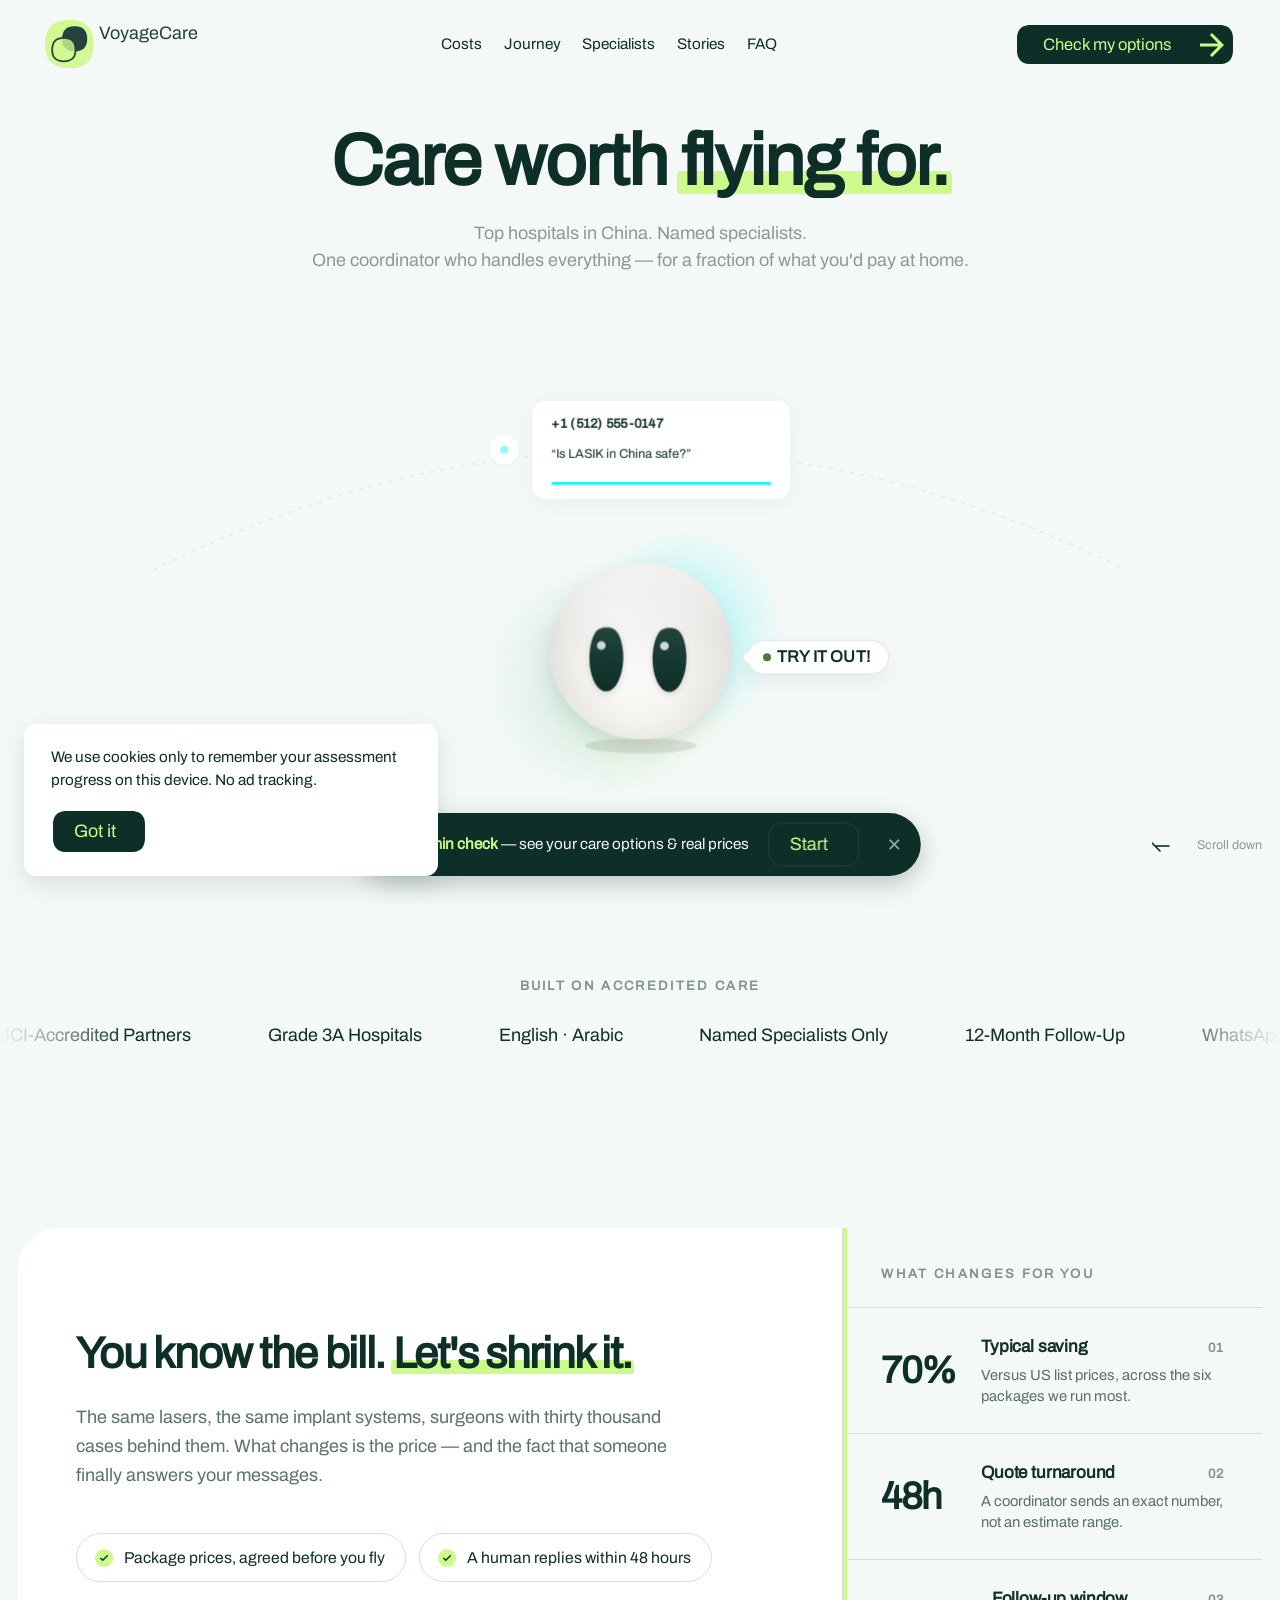
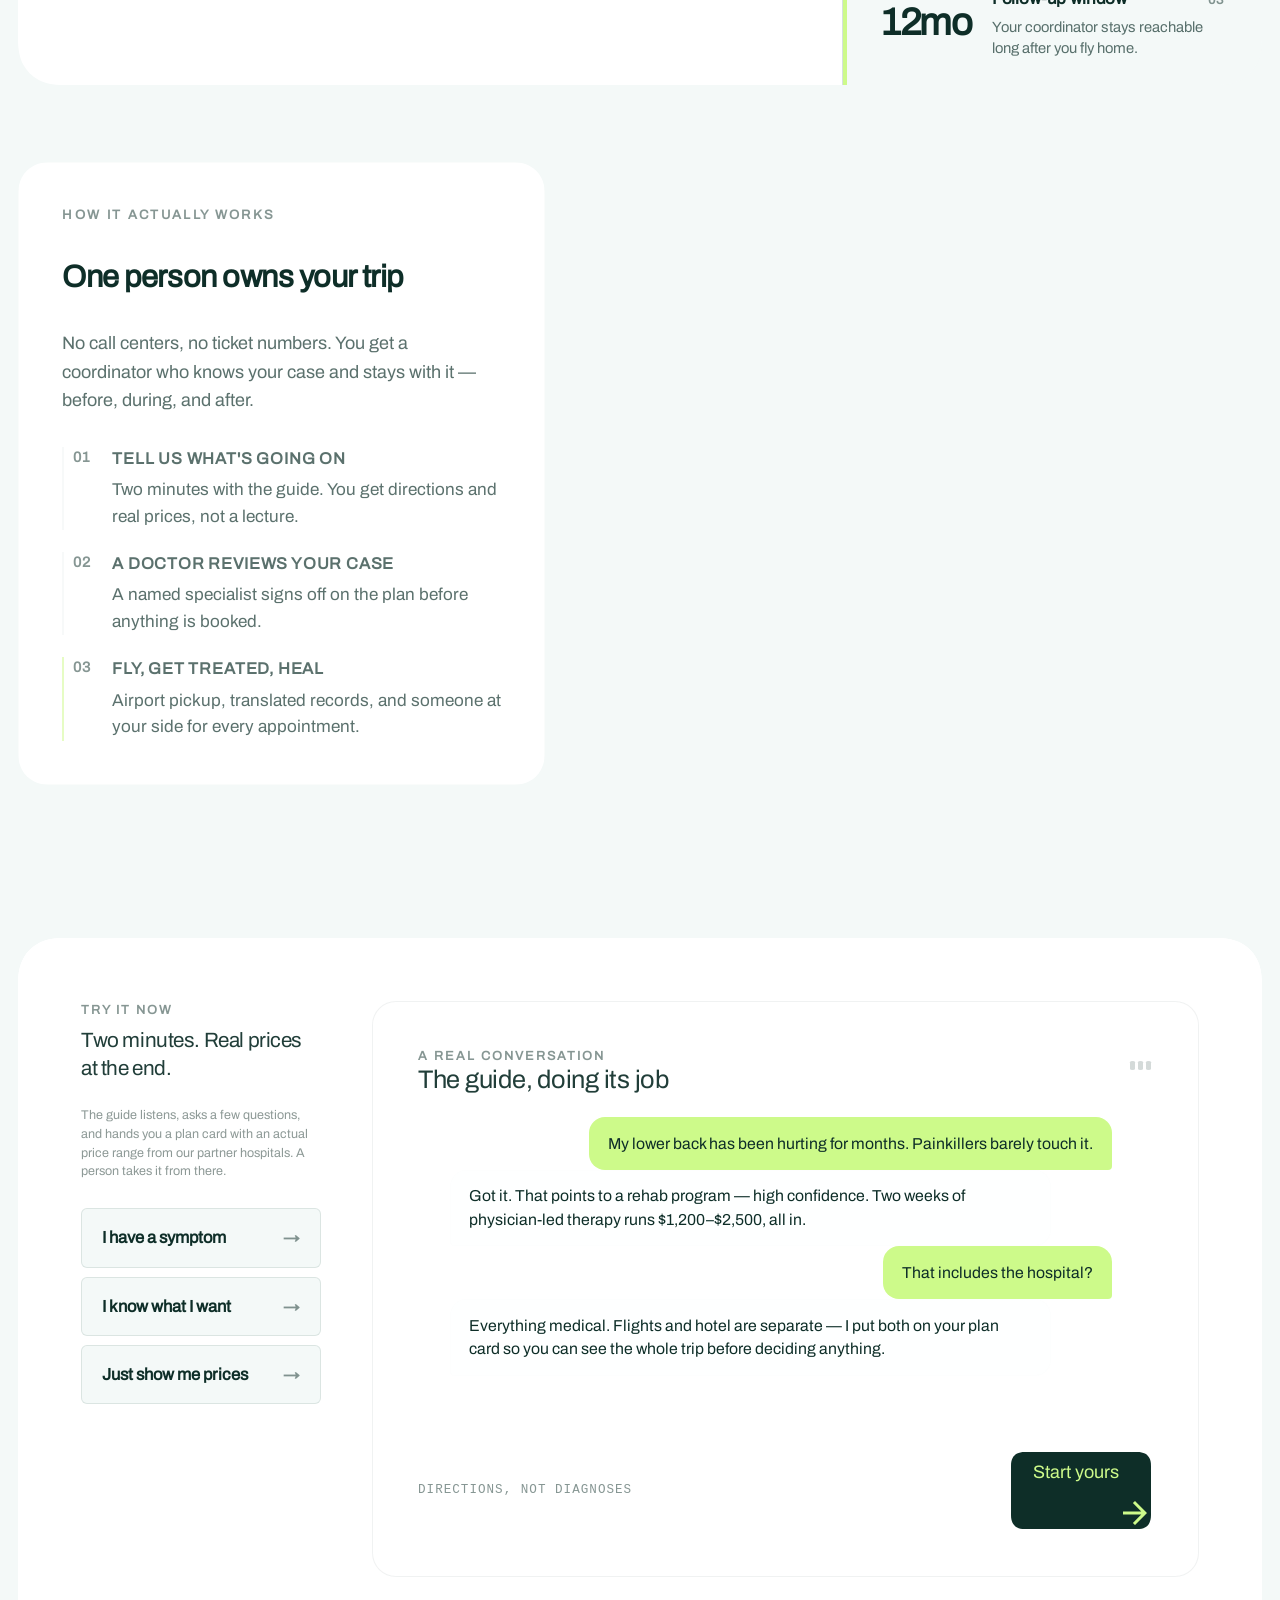
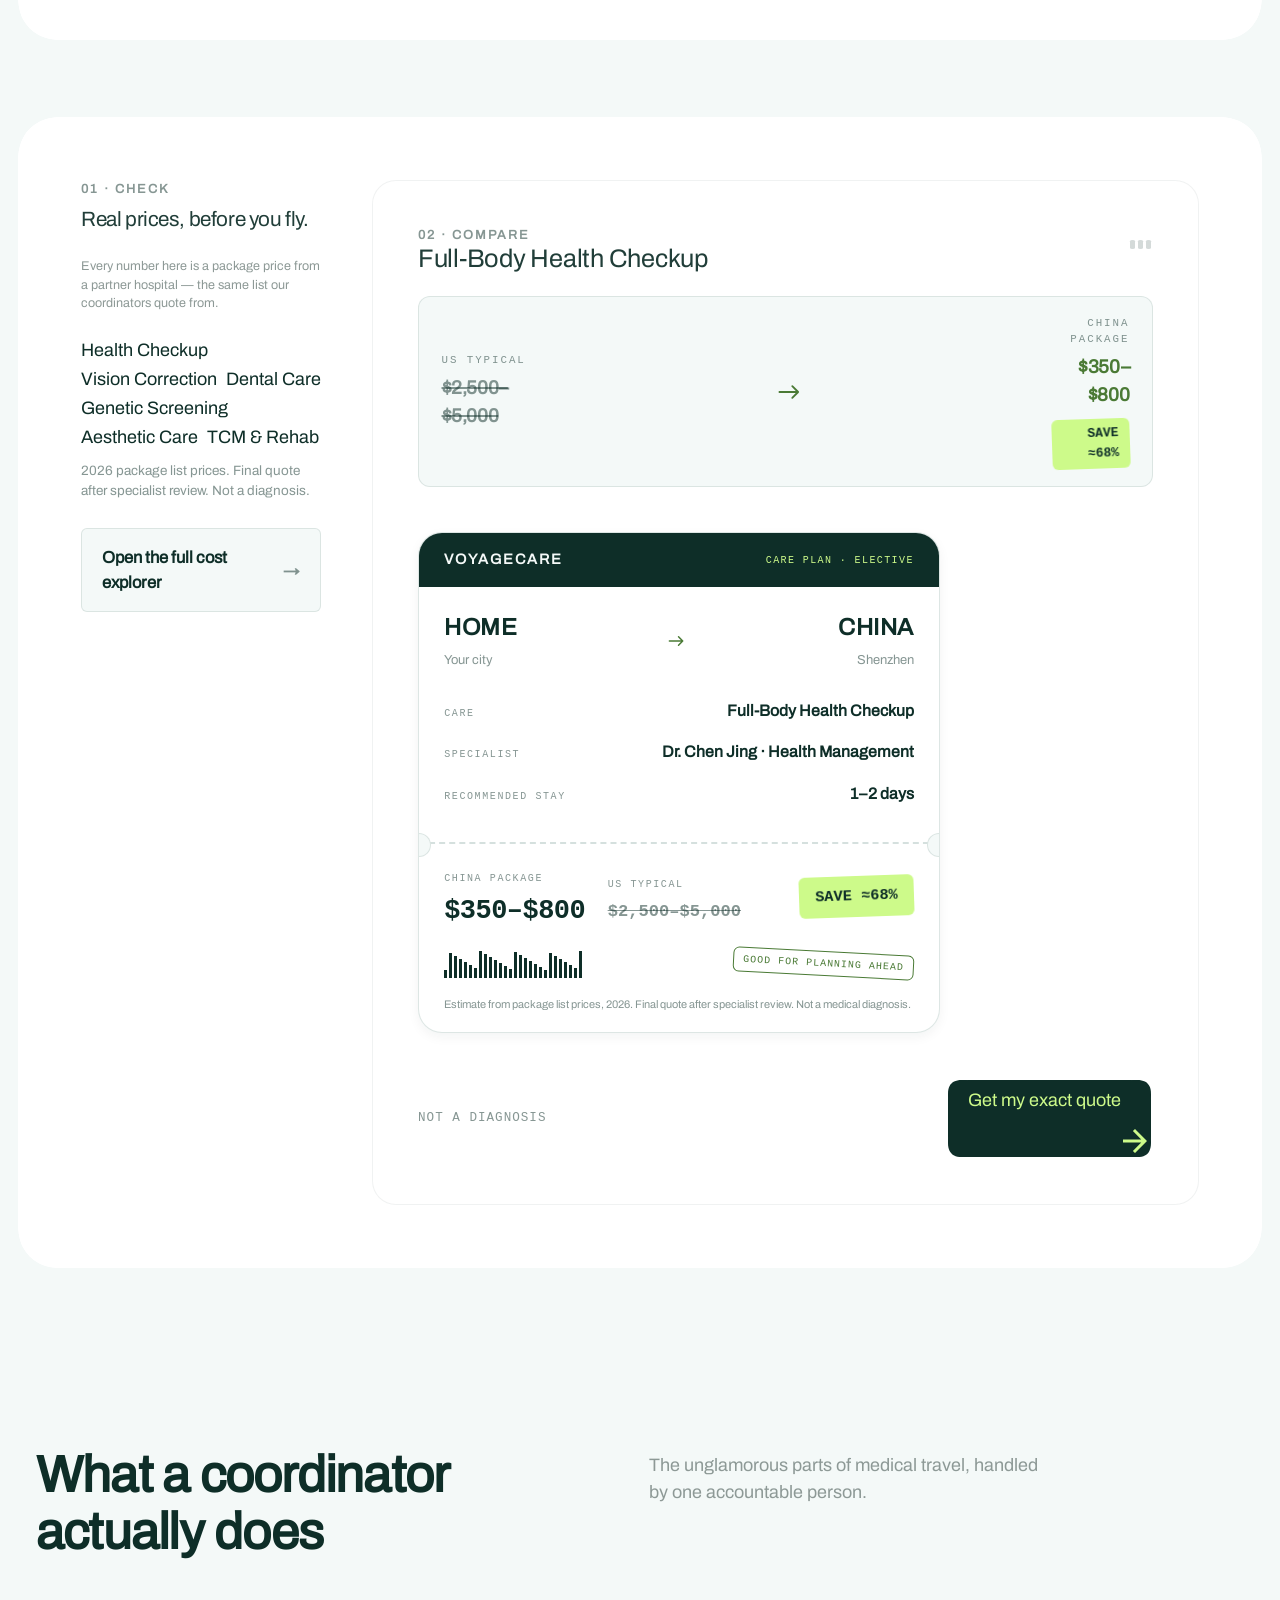
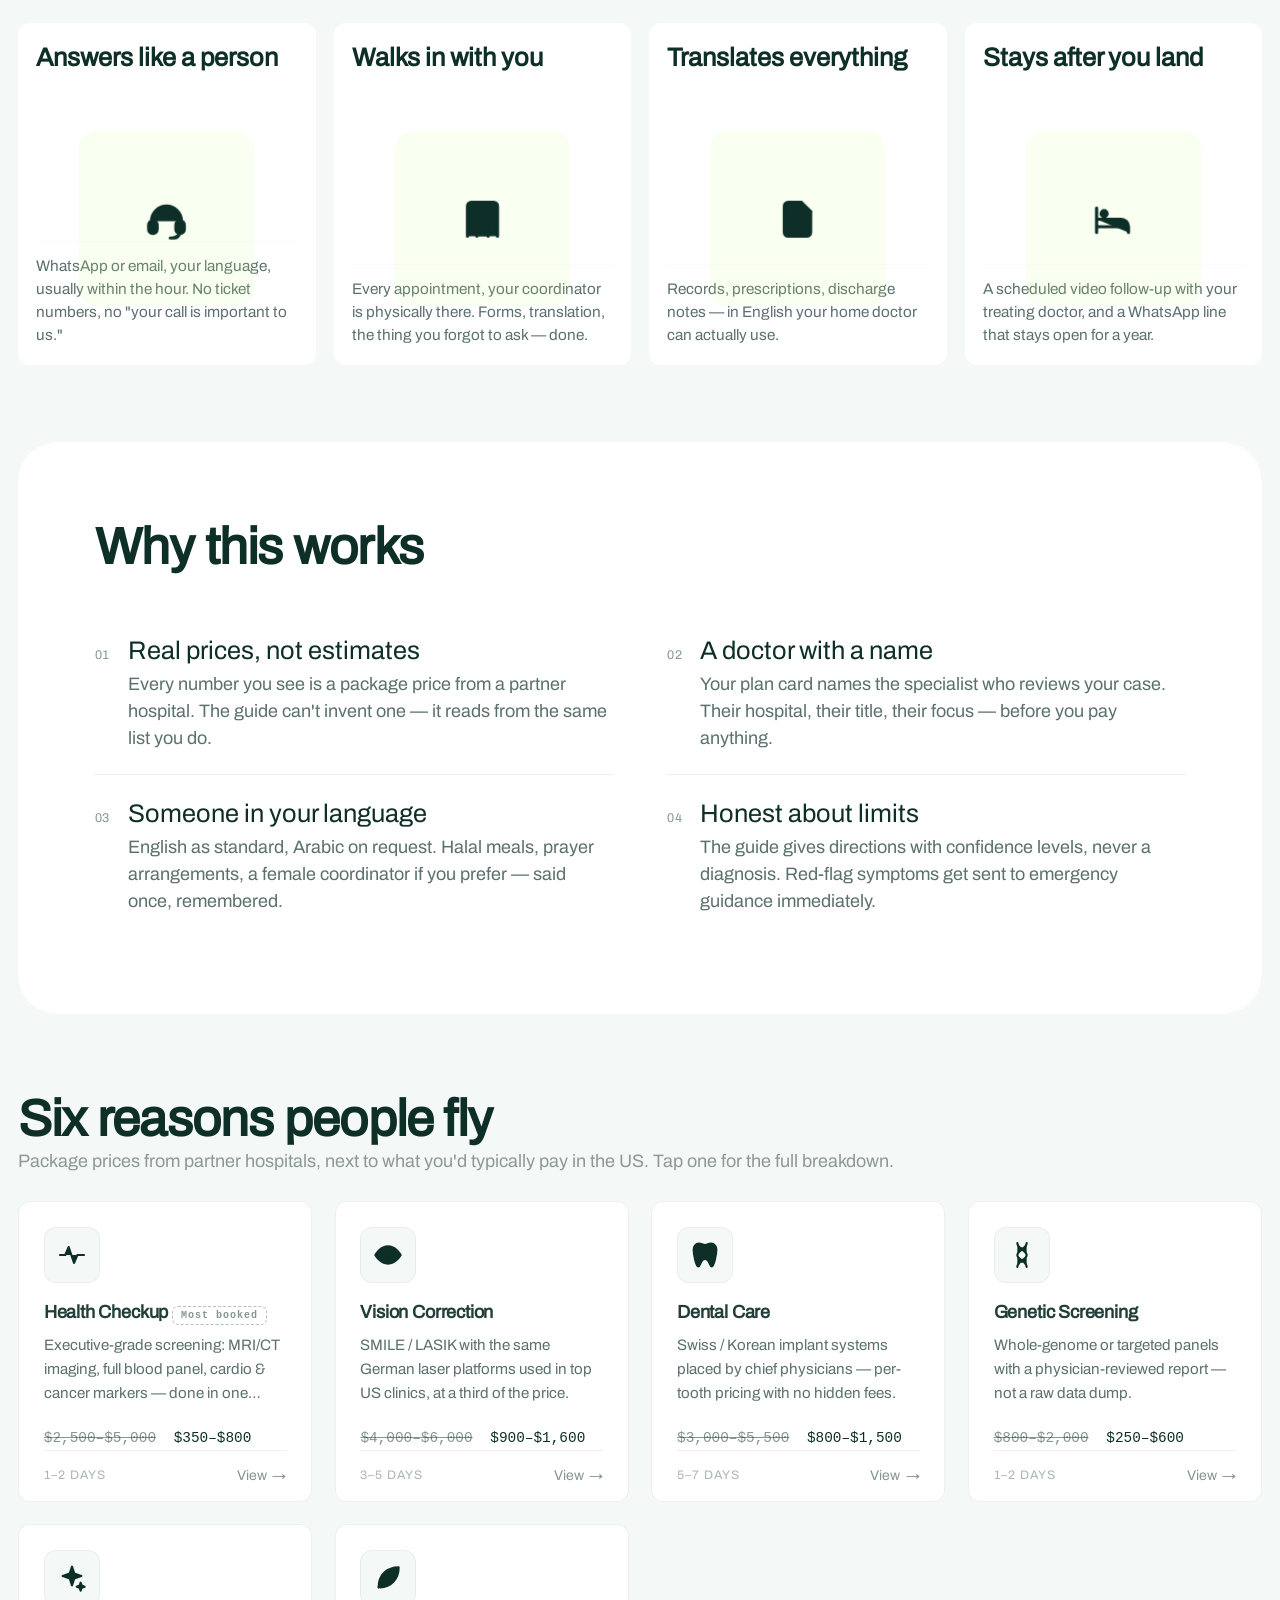
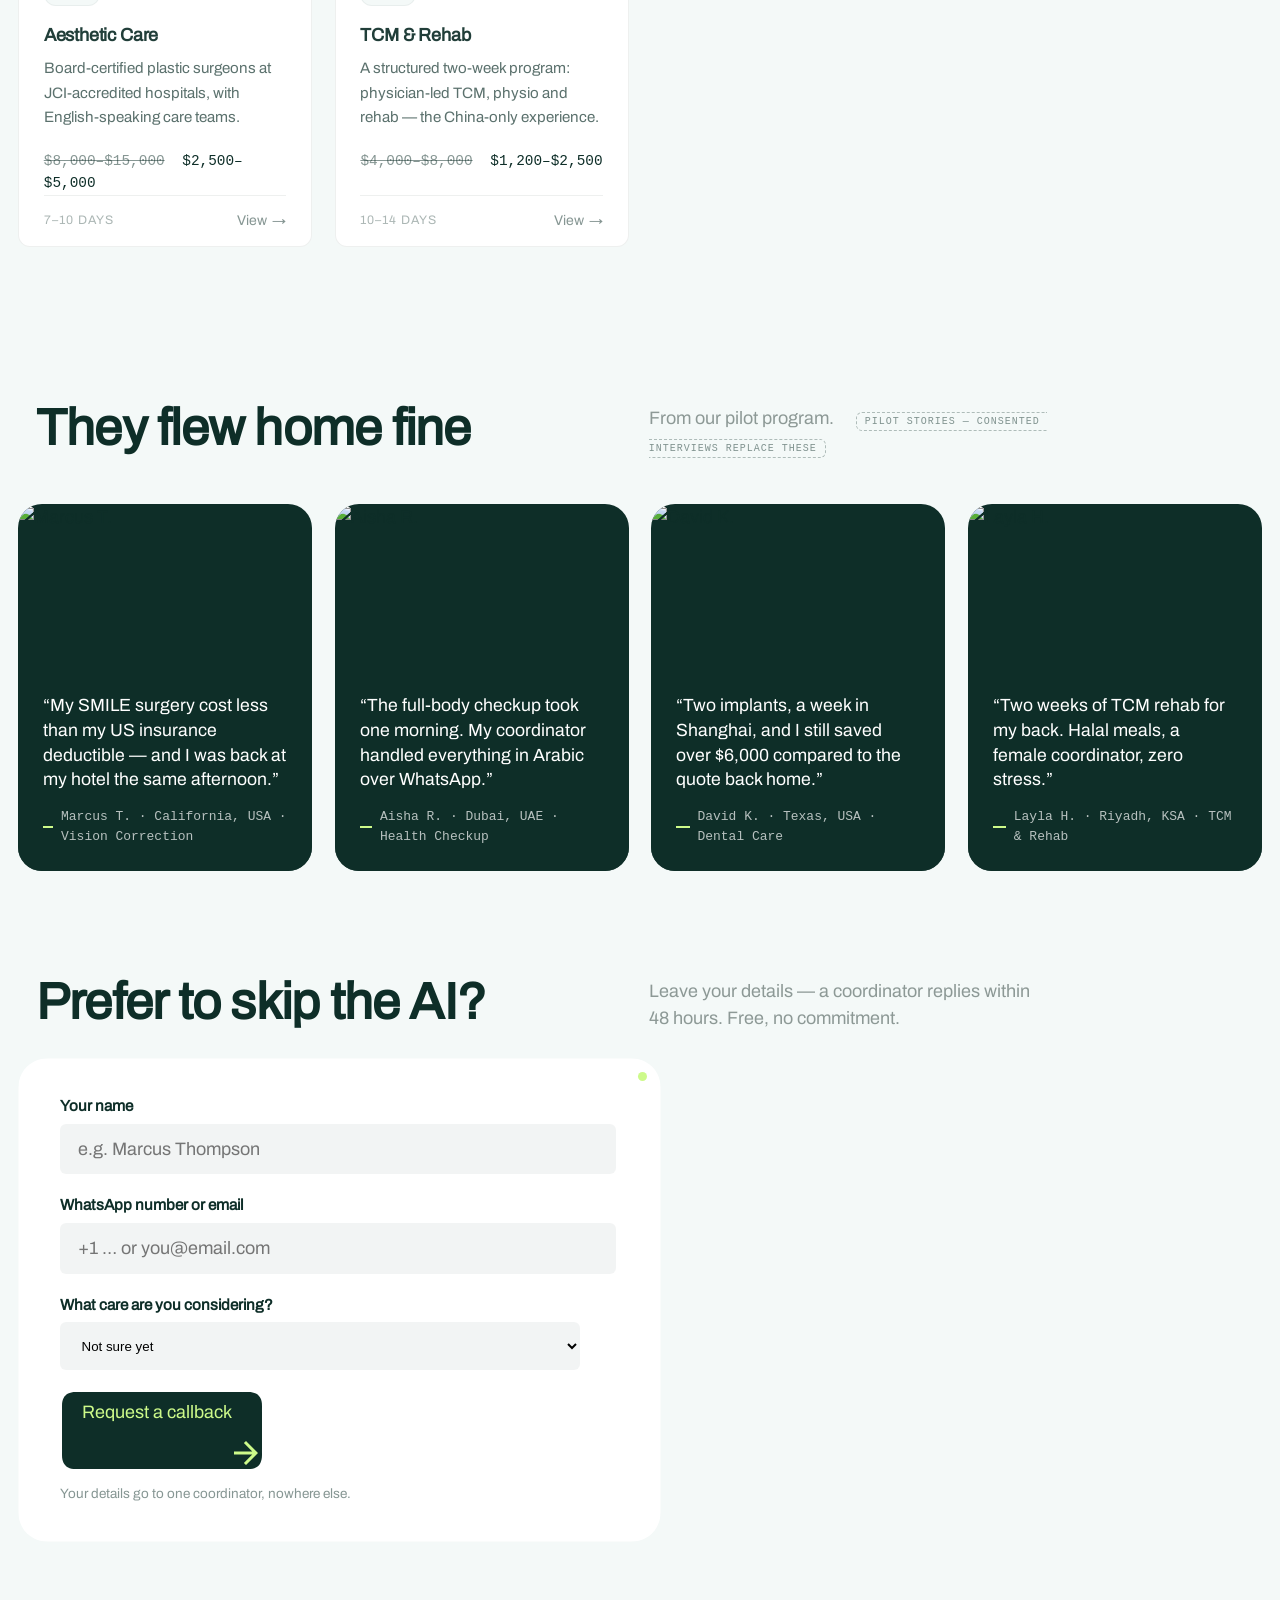
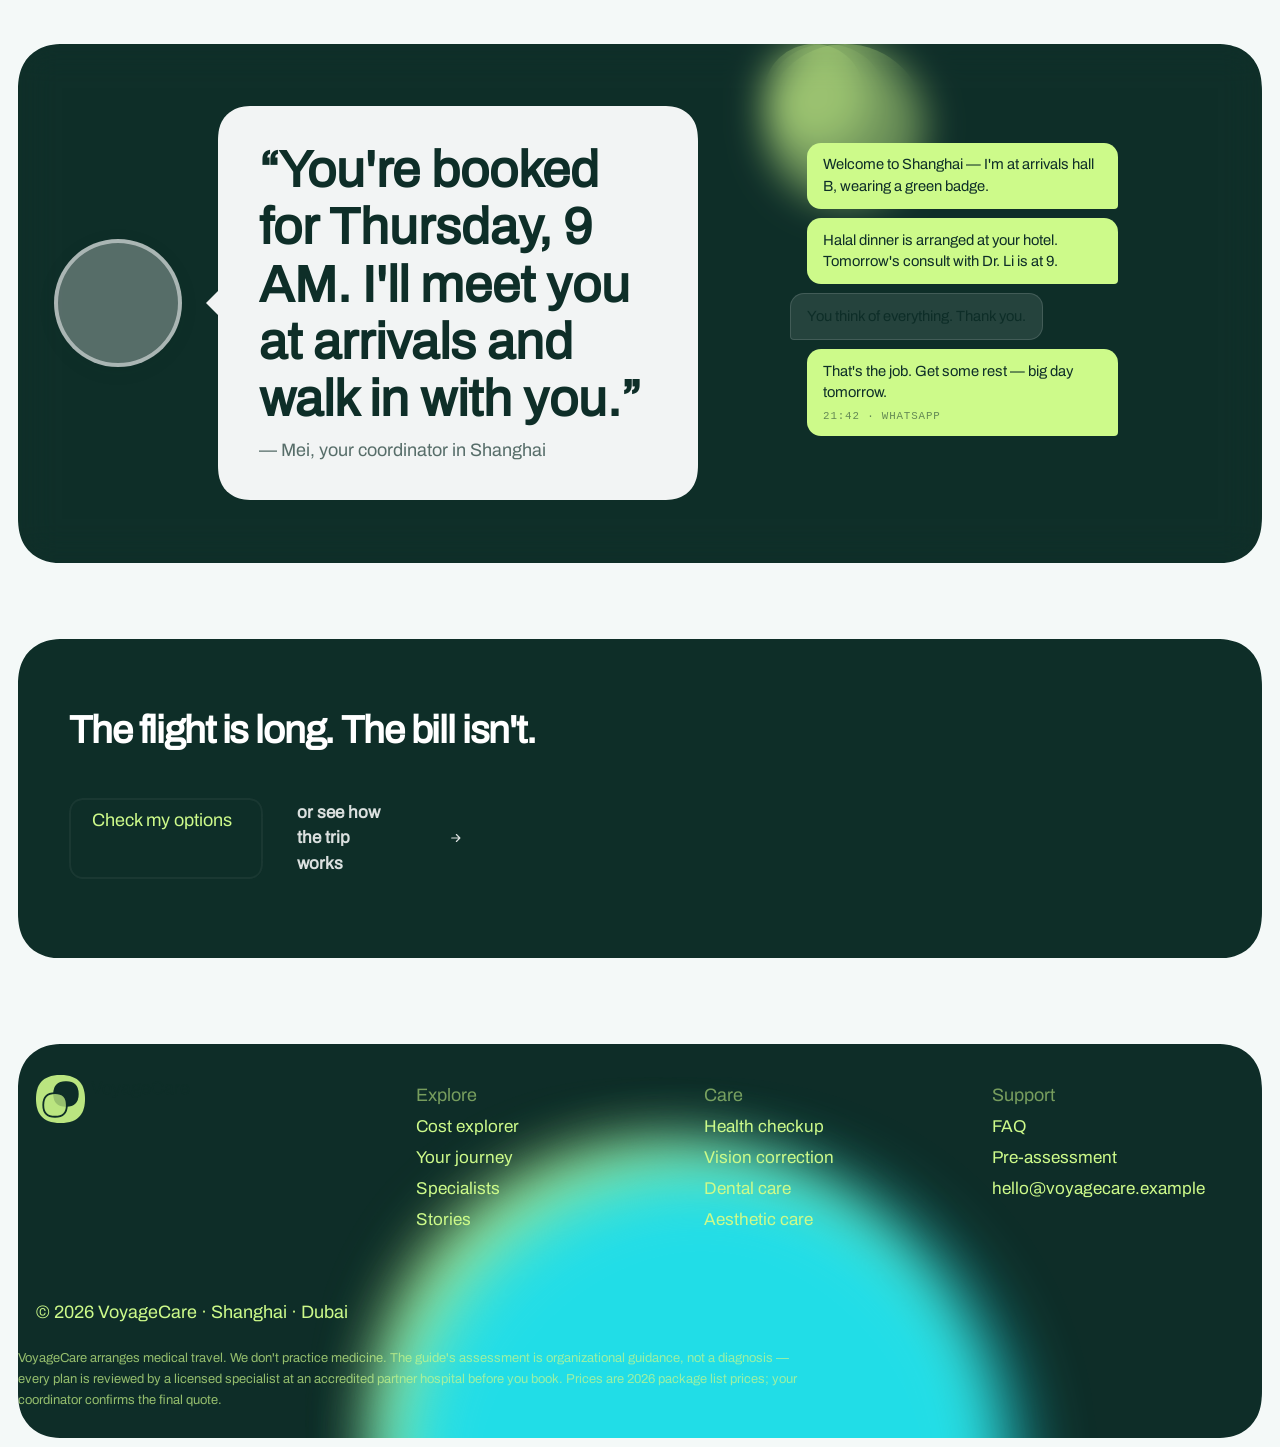
==== commit 736f36a3: "Fix rendering issues: strip BOM, simplify pre-assessment flow, glow buttons, flowing bg halos, FAQ m" ====
--- a/index.html
+++ b/index.html
@@ -1,4 +1,4 @@
-﻿﻿<!DOCTYPE html>
+<!DOCTYPE html>
 <html lang="en" class="-loaded">
 <head>
 <meta charset="UTF-8">
--- a/assets/css/oc-styles.css
+++ b/assets/css/oc-styles.css
@@ -1,4 +1,4 @@
-﻿.button{align-items:center;background-color:rgba(var(--c-grey-light-rgb),.1);box-sizing:border-box;color:var(--c-green);cursor:pointer;display:flex;justify-content:center;-webkit-mask:url(/images/r-r14-black.svg);mask:url(/images/r-r14-black.svg);min-width:13rem;overflow:hidden;padding:0 1.1rem;position:relative}.button:before{background-color:var(--c-black);bottom:2px;content:"";left:2px;-webkit-mask:url(/images/r-r12-black.svg);mask:url(/images/r-r12-black.svg);position:absolute;right:2px;top:2px}.button .text{align-items:flex-start;display:flex;flex-direction:column;justify-content:center;margin-right:auto;min-height:2rem;padding:.25rem 0}.button .text>span:first-child{align-items:center;display:flex;justify-content:flex-start;margin-right:.5rem;overflow:hidden;position:relative;white-space:nowrap}.button .text>span:first-child span{display:block;transform:translate(0) translateZ(0);transition:opacity .3s var(--f-cubic),transform .3s var(--f-cubic)}.button .text .-mm{display:block;position:relative}.button svg{fill:var(--c-green);margin-left:auto;margin-right:-.5rem;position:relative;transform:translateZ(0);width:2rem}.button:active{top:1px}@media (min-width:1024px){.button{min-width:10rem}.button .text{align-items:center;flex-direction:row;justify-content:flex-start}.button .text>span:first-child{justify-content:center}.button .text>span:first-child:before{color:var(--c-white);content:attr(data-label);display:block;opacity:0;position:absolute;transform:translateY(100%) translateZ(0);transition:opacity .3s var(--f-cubic),transform .3s var(--f-cubic);width:100%}.button .text .-mm{transition:color .3s var(--f-cubic)}.-bp-hover:hover .button .text>span:first-child span,.button:hover .text>span:first-child span{opacity:0;transform:translateY(-100%) translateZ(0)}.-bp-hover:hover .button .text>span:first-child:before,.button:hover .text>span:first-child:before{opacity:1;transform:translate(0) translateZ(0)}.-bp-hover:hover .button .text .-mm,.button:hover .text .-mm{color:rgba(var(--c-white-rgb),.6)}.-bp-hover:hover .button svg,.button:hover svg{fill:var(--c-white)}}
+.button{align-items:center;background-color:rgba(var(--c-grey-light-rgb),.1);box-sizing:border-box;color:var(--c-green);cursor:pointer;display:flex;justify-content:center;-webkit-mask:url(/images/r-r14-black.svg);mask:url(/images/r-r14-black.svg);min-width:13rem;overflow:hidden;padding:0 1.1rem;position:relative}.button:before{background-color:var(--c-black);bottom:2px;content:"";left:2px;-webkit-mask:url(/images/r-r12-black.svg);mask:url(/images/r-r12-black.svg);position:absolute;right:2px;top:2px}.button .text{align-items:flex-start;display:flex;flex-direction:column;justify-content:center;margin-right:auto;min-height:2rem;padding:.25rem 0}.button .text>span:first-child{align-items:center;display:flex;justify-content:flex-start;margin-right:.5rem;overflow:hidden;position:relative;white-space:nowrap}.button .text>span:first-child span{display:block;transform:translate(0) translateZ(0);transition:opacity .3s var(--f-cubic),transform .3s var(--f-cubic)}.button .text .-mm{display:block;position:relative}.button svg{fill:var(--c-green);margin-left:auto;margin-right:-.5rem;position:relative;transform:translateZ(0);width:2rem}.button:active{top:1px}@media (min-width:1024px){.button{min-width:10rem}.button .text{align-items:center;flex-direction:row;justify-content:flex-start}.button .text>span:first-child{justify-content:center}.button .text>span:first-child:before{color:var(--c-white);content:attr(data-label);display:block;opacity:0;position:absolute;transform:translateY(100%) translateZ(0);transition:opacity .3s var(--f-cubic),transform .3s var(--f-cubic);width:100%}.button .text .-mm{transition:color .3s var(--f-cubic)}.-bp-hover:hover .button .text>span:first-child span,.button:hover .text>span:first-child span{opacity:0;transform:translateY(-100%) translateZ(0)}.-bp-hover:hover .button .text>span:first-child:before,.button:hover .text>span:first-child:before{opacity:1;transform:translate(0) translateZ(0)}.-bp-hover:hover .button .text .-mm,.button:hover .text .-mm{color:rgba(var(--c-white-rgb),.6)}.-bp-hover:hover .button svg,.button:hover svg{fill:var(--c-white)}}
 
 .oc-orb-chat{--orb-size:clamp(8.5rem,13.5vw,11.5rem);--glow-scale:1;--glow-alpha:.85;align-items:center;display:flex;flex-direction:column;justify-content:center;position:relative}.orb-glow{aspect-ratio:1;left:50%;opacity:var(--glow-alpha);pointer-events:none;position:absolute;scale:calc(var(--glow-scale) + var(--volume, 0)*.13);top:calc(var(--orb-size)*.5);transition:scale .45s var(--f-smooth),opacity .8s var(--f-smooth);translate:-50% -50%;width:calc(var(--orb-size)*var(--glow-spread, 2));z-index:0}.orb-glow .lobe{animation:glowOrbit-41a124a1 var(--orbit) linear infinite,glowSwell-41a124a1 var(--swell) ease-in-out infinite;border-radius:50%;top:0;right:0;bottom:0;left:0;position:absolute}.orb-glow .lobe.-cyan{--orbit:15s;--swell:6s;background:radial-gradient(44% 44% at 63% 42%,rgba(36,242,253,.55),rgba(36,242,253,.22) 36%,rgba(36,242,253,0) 72%)}.orb-glow .lobe.-lime{--orbit:21s;--swell:8.5s;animation-delay:-7s,-3.5s;animation-direction:reverse,normal;background:radial-gradient(42% 42% at 50% 62%,hsla(84,92%,76%,.38),hsla(84,92%,76%,.15) 36%,hsla(84,92%,76%,0) 72%)}.orb-glow .lobe.-moss{--orbit:29s;--swell:11.5s;animation-delay:-19s,-9s;background:radial-gradient(48% 48% at 38% 57%,rgba(47,163,107,.3),rgba(47,163,107,.11) 40%,rgba(47,163,107,0) 76%)}@keyframes glowOrbit-41a124a1{to{rotate:1turn}}@keyframes glowSwell-41a124a1{0%,to{opacity:.72;scale:.84}50%{opacity:1;scale:1.14}}.oc-orb-chat.state-idle{--glow-scale:.94;--glow-alpha:.82}.oc-orb-chat.state-connecting{--glow-scale:.86;--glow-alpha:1}.oc-orb-chat.state-human{--glow-scale:.9;--glow-alpha:.8}.oc-orb-chat.state-active{--glow-scale:1.02;--glow-alpha:.9}.oc-orb-chat.state-bot{--glow-scale:1.16;--glow-alpha:1}@media (prefers-reduced-motion:reduce){.orb-glow{transition:none}.orb-glow .lobe{animation:none}}.orb-btn{align-items:center;background-color:transparent;border:none;border-radius:50%;box-shadow:none;cursor:pointer;display:flex;height:var(--orb-size);justify-content:center;outline:none;padding:0;position:relative;transform:scale(1) translateZ(0);transition:transform .6s var(--f-smooth);width:var(--orb-size);z-index:1}.emotion-canvas{height:192%;left:50%;pointer-events:none;position:absolute;top:50%;transform:translate(-50%,-50%);width:192%;z-index:2}.orb-btn:hover:not(:disabled){transform:scale(1.06)}.state-active .orb-btn{transform:scale(1.14)}.variable-collector{align-items:center;background:var(--c-white);border-radius:var(--radius-md);box-shadow:0 4px 12px rgba(var(--c-black-rgb),.05);display:flex;gap:.75rem;margin-top:1.25rem;max-width:360px;padding:.75rem 1rem;width:100%}.var-prompt{align-items:flex-start;display:flex;flex-direction:column;gap:2px;min-width:90px}.var-label{color:var(--c-black);font-weight:700;max-width:100%;overflow:hidden;text-overflow:ellipsis;white-space:nowrap}.var-index{color:var(--c-grey-dark);font-size:.7rem;font-weight:600;text-transform:uppercase}.var-value{align-items:center;display:flex;flex:1}.var-input{background:rgba(0,0,0,.05);font-size:.9rem;padding:.5rem .75rem;width:100%}.next-button,.var-input{border:none;border-radius:var(--radius-sm)}.next-button{align-items:center;background:var(--c-black);color:#fff;cursor:pointer;display:flex;height:38px;justify-content:center;width:38px}.next-button:disabled{background:var(--c-grey)}.fade-slide-enter-active,.fade-slide-leave-active{transition:all .35s var(--f-cubic)}.fade-slide-enter-from,.fade-slide-leave-to{opacity:0;transform:translateY(8px)}.orb-status-indicator{--cta-bubble-bg:var(--c-white);--cta-bubble-border:rgba(var(--c-grey-rgb),.7);--pointer-size:9px;--pointer-cap-inset:0px;--pointer-overlap:calc(var(--pointer-size)/-2 - .5px - var(--pointer-cap-inset));--pointer-rotation:0deg;--pointer-offset-x:0px;--pointer-offset-y:0px;--pointer-margin:0 0 var(--pointer-overlap) 0;--chip-gap:.9rem;--pointer-rotation:-90deg;--pointer-margin:0 var(--pointer-overlap) 0 0;align-items:center;display:flex;flex-direction:row;left:calc(100% + var(--chip-gap));pointer-events:none;position:absolute;top:50%;transform:translateY(-50%);transform-origin:center center;-webkit-user-select:none;-moz-user-select:none;user-select:none;z-index:0}.orb-status-indicator .status-pointer{align-self:center;background:var(--cta-bubble-bg);border-left:1px solid var(--cta-bubble-border);border-radius:1.5px 0 0;border-top:1px solid var(--cta-bubble-border);box-sizing:border-box;height:var(--pointer-size);margin:var(--pointer-margin);pointer-events:none;position:relative;transform:translate(var(--pointer-offset-x),var(--pointer-offset-y)) rotate(calc(var(--pointer-rotation) + 45deg));transform-origin:center;width:var(--pointer-size);z-index:1}.orb-status-indicator .status-label{align-items:center;background:var(--cta-bubble-bg);border:1px solid var(--cta-bubble-border);border-radius:var(--radius-full);box-shadow:0 8px 18px rgba(var(--c-black-rgb),.06);color:var(--c-black);display:inline-flex;font-size:.9rem;font-weight:600;gap:.35rem;padding:.45rem .95rem .45rem .6rem;pointer-events:auto;position:relative;transition:width .3s var(--f-cubic),padding .3s var(--f-cubic);white-space:nowrap}.orb-status-indicator .status-icon{fill:rgba(var(--c-black-rgb),.75);flex-shrink:0;height:1.55rem;width:1.55rem}.orb-status-indicator .status-text{letter-spacing:.01em;line-height:1;padding-right:.05rem}.fade-status-enter-active{animation:statusExpandSide-41a124a1 .4s cubic-bezier(.68,-.55,.265,1.55)}.fade-status-leave-active{animation:statusShrinkSide-41a124a1 .25s cubic-bezier(.55,.085,.68,.53)}@keyframes statusExpandSide-41a124a1{0%{opacity:0;transform:translateY(-50%) scale(.7)}to{opacity:1;transform:translateY(-50%) scale(1)}}@keyframes statusShrinkSide-41a124a1{0%{opacity:1;transform:translateY(-50%) scale(1)}to{opacity:0;transform:translateY(-50%) scale(.8)}}@keyframes statusExpandTop-41a124a1{0%{opacity:0;transform:translate(-50%) scale(.7)}to{opacity:1;transform:translate(-50%) scale(1)}}@keyframes statusShrinkTop-41a124a1{0%{opacity:1;transform:translate(-50%) scale(1)}to{opacity:0;transform:translate(-50%) scale(.8)}}@media (max-width:768px){.orb-status-indicator{--pointer-rotation:180deg;--pointer-margin:var(--pointer-overlap) 0 0 0;--pointer-offset-x:0px;--pointer-offset-y:0px;align-items:center!important;bottom:calc(100% + var(--chip-gap))!important;flex-direction:column-reverse!important;left:50%!important;top:auto!important;transform:translate(-50%)!important}.oc-orb-chat .fade-status-enter-active{animation:statusExpandTop-41a124a1 .4s cubic-bezier(.68,-.55,.265,1.55)!important}.oc-orb-chat .fade-status-leave-active{animation:statusShrinkTop-41a124a1 .25s cubic-bezier(.55,.085,.68,.53)!important}}
 
